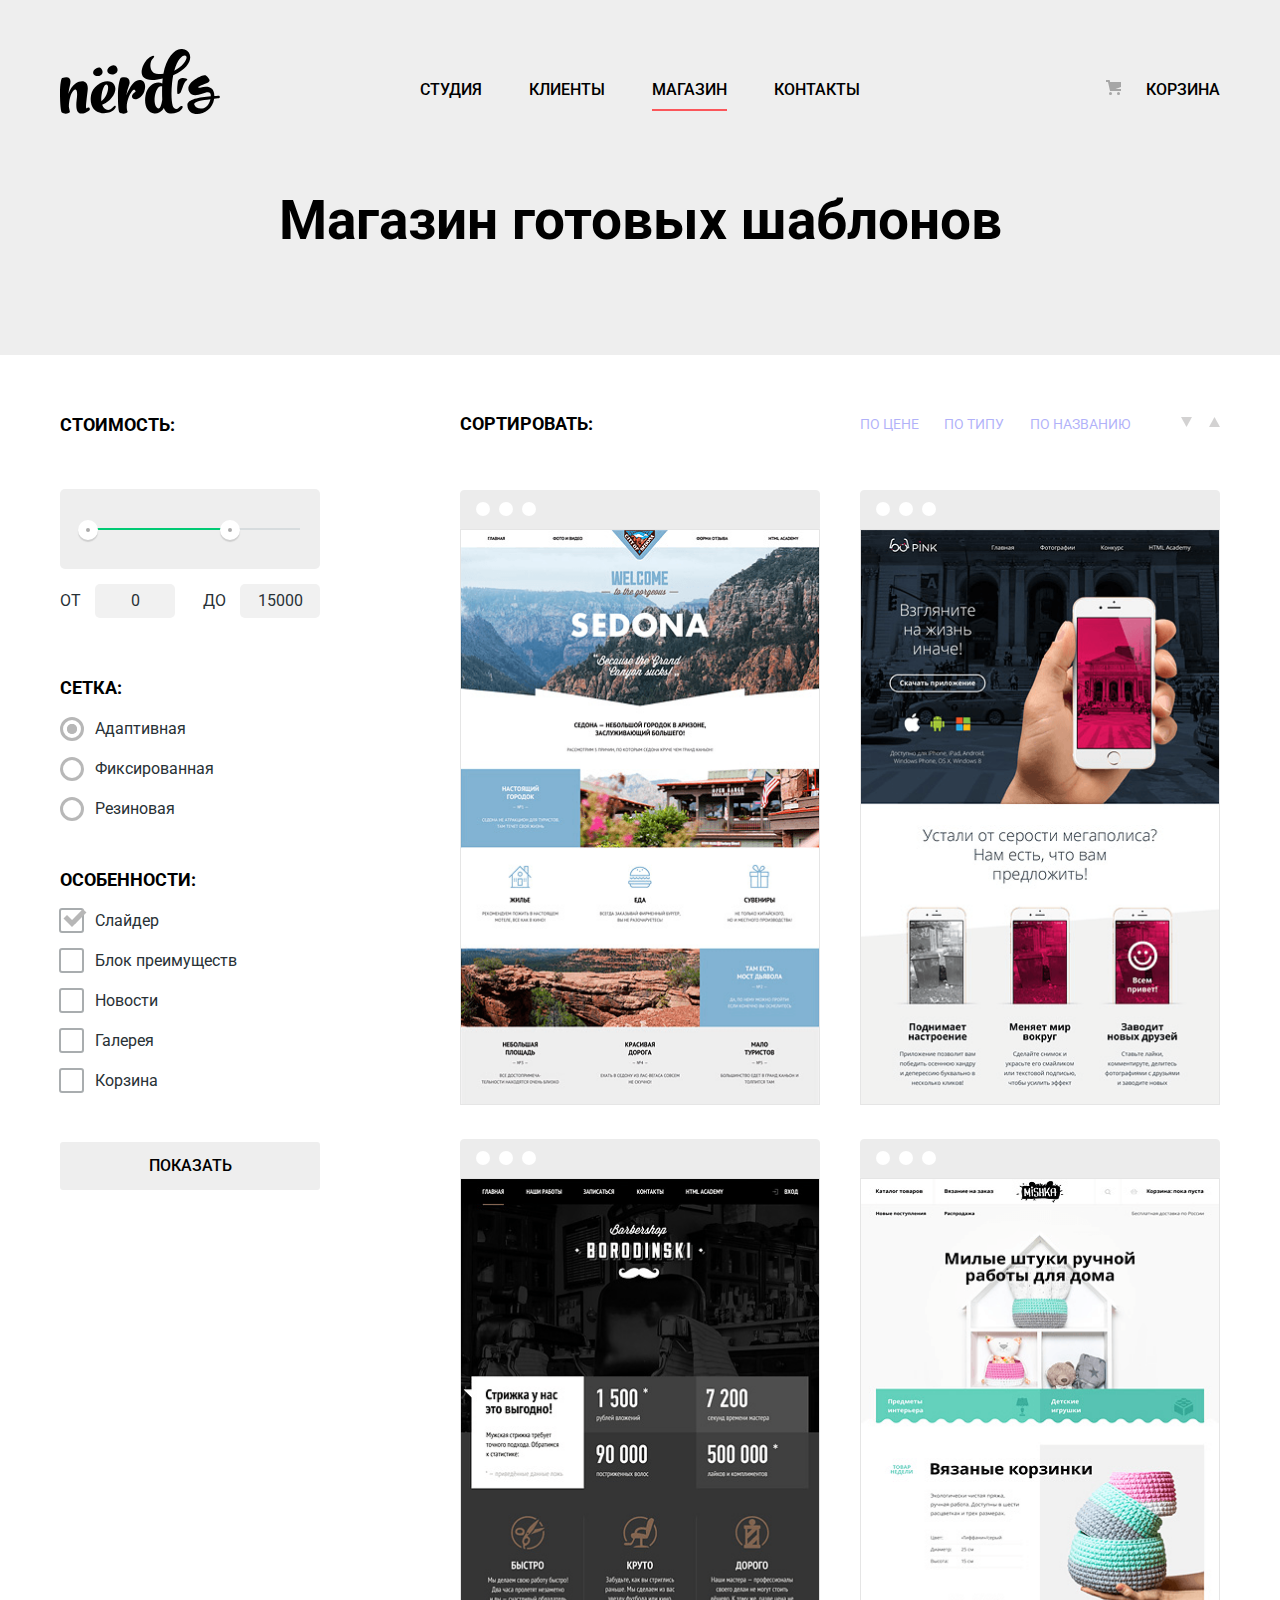
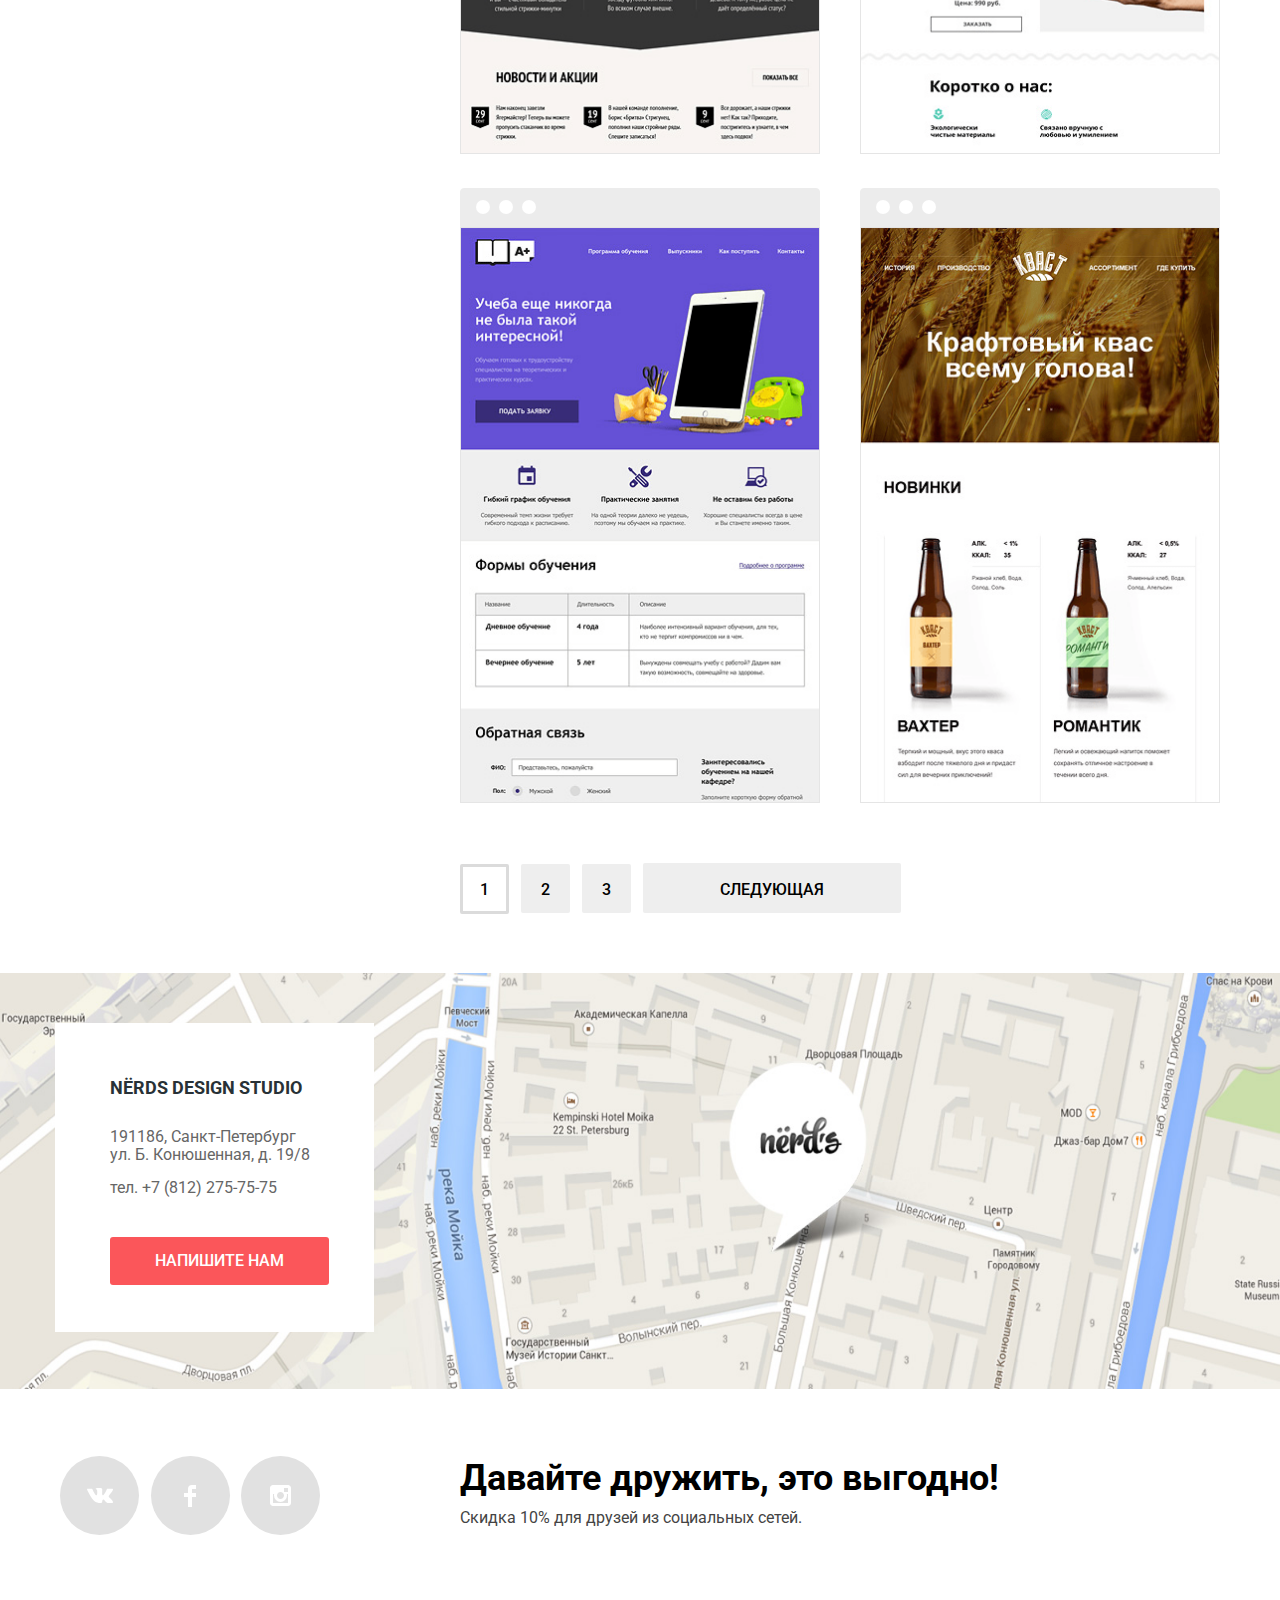
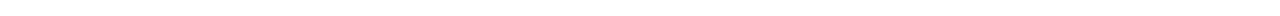
==== catalog.html @ a0709742 "Доделал вторую страницу." ====
<!DOCTYPE html>
<html lang="ru">
  <head>
    <meta charset="utf-8">
    <title>HTML Academy: Нёрдс</title>
    <link href="https://fonts.googleapis.com/css?family=Roboto:400,500,700" rel="stylesheet">
    <link href="css/normalize.css" rel="stylesheet">
    <link href="css/style.css" rel="stylesheet">
  </head>
  <body class="catalog-page">
    <header class="header-main">
      <nav class="header-nav container">
        <a class="header-logo" href="index.html">
          <img src="svg/header-svg/nerds-logo.svg" width="160" height="65" alt="Логотип Nerd's" class="logo">
        </a>
        <ul class="navigation-list">
          <li class="navigation-item"><a class="navigation-link" href="index.html">Студия</a></li>
          <li class="navigation-item"><a class="navigation-link" href="clients.html">Клиенты</a></li>
          <li class="navigation-item"><a class="navigation-link current-link" href="catalog.html">Магазин</a></li>
          <li class="navigation-item"><a class="navigation-link" href="contacts.html">Контакты</a></li>
        </ul>
        <ul class="basket-list">
          <li class="basket-item"><a class="navigation-link basket" href="basket.html">Корзина</a></li>
        </ul>
      </nav>
      <h1 class="header-h1">Магазин готовых шаблонов</h1>
    </header>

    <main class="main-content container">
      <section class="filter">
        <h2 class="visually-hidden">Фильтр</h2>
        <form class="filter-group" action="https://echo.htmlacademy.ru" method="get">
          <fieldset class="range-list">
            <legend>Стоимость:</legend>
            <div class="range-filter">
              <div class="range-controls">
                <div class="scale">
                  <div class="bar"></div>
                </div>
                <div class="toggle toggle-min"></div>
                <div class="toggle toggle-max"></div>
              </div>
              <div class="price-controls">
                <label class="min-price">от <input name="min-price" type="text" value="0"></label>
                <label class="max-price">до <input name="max-price" type="text" value="15000"></label>
              </div>
            </div>
          </fieldset>
          <fieldset class="radio-list">
            <legend>Сетка:</legend>
            <ul class="radio-item">
              <li class="filter-radio">
                <label class="radio-container">
                  <input class="visually-hidden" type="radio" name="filter-group" id="adaptive-id" checked>
                  <span class="radio-indicator"></span>
                  Адаптивная
                </label>
              </li>
              <li class="filter-radio">
                <label class="radio-container">
                  <input class="visually-hidden" type="radio" name="filter-group" id="fixed-id">
                  <span class="radio-indicator"></span>
                  Фиксированная
                </label>
              </li>
              <li class="filter-radio">
                <label class="radio-container">
                  <input class="visually-hidden" type="radio" name="filter-group" id="rubber-id">
                  <span class="radio-indicator"></span>
                  Резиновая
                </label>
              </li>
            </ul>
          </fieldset>
          <fieldset class="checkbox-list">
            <legend>Особенности:</legend>
            <ul class="checkbox-item">
              <li class="filter-checkbox">
                <label class="checkbox-container">
                  <input class="visually-hidden" type="checkbox" name="slider" id="slider-id" checked>
                  <span class="checkbox-indicator"></span>
                  Слайдер
                </label>
              </li>
              <li class="filter-checkbox">
                <label class="checkbox-container">
                  <input class="visually-hidden" type="checkbox" name="advantage-block" id="advantage-block-id">
                  <span class="checkbox-indicator"></span>
                  Блок преимуществ
                </label>
              </li>
              <li class="filter-checkbox">
                <label class="checkbox-container">
                  <input class="visually-hidden" type="checkbox" name="tidings" id="tidings-id">
                  <span class="checkbox-indicator"></span>
                  Новости
                </label>
              </li>
              <li class="filter-checkbox">
                <label class="checkbox-container">
                  <input class="visually-hidden" type="checkbox" name="gallery" id="gallery-id">
                  <span class="checkbox-indicator"></span>
                  Галерея
                </label>
              </li>
              <li class="filter-checkbox">
                <label class="checkbox-container">
                  <input class="visually-hidden" type="checkbox" name="chip-basket" id="chip-basket-id">
                  <span class="checkbox-indicator"></span>
                  Корзина
                </label>
              </li>
            </ul>
          </fieldset>
          <button class="button button-show" type="submit">Показать</button>
        </form>
      </section>

      <div class="templates-wrapper">
        <section class="sort">
          <h2 class="visually-hidden">Сортировка товара</h2>
          <b>Сортировать:</b>
          <div class="sort-container">
            <ul class="sort-by-class">
              <li class="sort-item">
                <a href="#">По цене</a>
              </li>
              <li class="sort-item">
                <a href="#">По типу</a>
              </li>
              <li class="sort-item">
                <a href="#">По названию</a>
              </li>
            </ul>
            <ul class="sort-by-arrow">
              <li>
                <a href="#" class="arrow-down">
                  <span class="visually-hidden">↓</span>
                  <svg xmlns="http://www.w3.org/2000/svg" width="11" height="10" viewBox="0 0 11 10">
                    <path fill="#231F20" d="M5.5 10L0 0h11"/>
                  </svg>
                </a>
              </li>
              <li>
                <a href="#" class="arrow-up">
                  <span class="visually-hidden">↑</span>
                  <svg xmlns="http://www.w3.org/2000/svg" width="11" height="10" viewBox="0 0 11 10">
                    <path fill="#231F20" d="M5.5 0L0 10h11z"/>
                  </svg>
                </a>
              </li>
            </ul>
          </div>
        </section>

        <section class="templates">
          <h2 class="visually-hidden">Шаблоны</h2>
          <ul class="project-screen">

            <li class="project-item">
              <div class="browser">
                <ul class="dot-list">
                  <li></li>
                  <li></li>
                  <li></li>
                </ul>
              </div>
              <img src="img/catalog-img/img-sedona.png" alt="Sedona" width="360" height="576">
              <div class="description-hover">
                <h3>Sedona</h3>
                <p class="description-info">Информационный сайт<br> для туристов</p>
                <p class="price-item">
                  <a class="button button-bg" href="#">9 900 Руб.</a>
                </p>
              </div>
            </li>

            <li class="project-item">
              <div class="browser browser-hover">
                <ul class="dot-list">
                  <li></li>
                  <li></li>
                  <li></li>
                </ul>
              </div>
              <img src="img/catalog-img/img-pink.png" alt="Pink-App" width="360" height="576">
              <div class="description-hover">
                <h3>Pink App</h3>
                <p class="description-info">Продуктовый лендинг приложения для iOS и Android</p>
                <p class="price-item">
                  <a class="button button-bg" href="#">9 900 Руб.</a>
                </p>
              </div>
            </li>

            <li class="project-item">
              <div class="browser browser-hover">
                <ul class="dot-list">
                  <li></li>
                  <li></li>
                  <li></li>
                </ul>
              </div>
              <img src="img/catalog-img/img-barbershop.png" alt="Borodinski" width="360" height="576">
              <div class="description-hover">
                <h3>Barbershop</h3>
                <p class="description-info">Сайт салона красоты.<br> Для мужчин, да.</p>
                <p class="price-item">
                  <a class="button button-bg" href="#">9 900 Руб.</a>
                </p>
              </div>
            </li>

            <li class="project-item">
              <div class="browser browser-hover">
                <ul class="dot-list">
                  <li></li>
                  <li></li>
                  <li></li>
                </ul>
              </div>
              <img src="img/catalog-img/img-mishka.png" alt="Mishka" width="360" height="576">
              <div class="description-hover">
                <h3>Mishka</h3>
                <p class="description-info">Интернет-магазин<br> вязаных игрушек</p>
                <p class="price-item">
                  <a class="button button-bg" href="#">9 900 Руб.</a>
                </p>
              </div>
            </li>

            <li class="project-item">
              <div class="browser browser-hover">
                <ul class="dot-list">
                  <li></li>
                  <li></li>
                  <li></li>
                </ul>
              </div>
              <img src="img/catalog-img/img-aplus.png" alt="A Plus" width="360" height="576">
              <div class="description-hover">
                <h3>A Plus</h3>
                <p class="description-info">Лендинг курсов повышения квалификации</p>
                <p class="price-item">
                  <a class="button button-bg" href="#"><b>9 900 Руб.</b></a>
                </p>
              </div>
            </li>

            <li class="project-item">
              <div class="browser browser-hover">
                <ul class="dot-list">
                  <li></li>
                  <li></li>
                  <li></li>
                </ul>
              </div>
              <img src="img/catalog-img/img-kvast.png" alt="Кваст" width="360" height="576">
              <div class="description-hover">
                <h3>Кваст</h3>
                <p class="description-info">Промо-сайт производителя крафтового кваса</p>
                <p class="price-item">
                  <a class="button button-bg" href="#">9 900 Руб.</a>
                </p>
              </div>
            </li>
          </ul>
        </section>

        <section class="main-pages">
          <h2 class="visually-hidden">Страницы</h2>
          <ul class="pages">
            <li><a class="page-button page-1 page-current" href="/1">1</a></li>
            <li><a class="page-button page-2" href="/2">2</a></li>
            <li><a class="page-button page-3" href="/3">3</a></li>
            <li><a class="page-button page-next" href="#">Следующая</a></li>
          </ul>
        </section>
      </div>
    </main>



    <footer class="footer-main">

      <section class="main-map">
        <img src="img/footer-img/map.jpg" alt="Карта. Как нас найти?" width="1600" height="462">
        <div class="address-centerer container">
          <div class="address">
            <h3>Nёrds design studio</h3>
            <p>
              191186, Санкт-Петербург<br>
              ул. Б. Конюшенная, д. 19/8<br>
            </p>
            <p>тел. <a name="communications" class="telephone">+7 (812) 275-75-75</a></p>
            <a class="button button-width" href="write-us.html">Напишите нам</a>
          </div>
          <section class="modal modal-write-us">
            <h2>Напишите нам</h2>
            <form class="write-us-form" action="https://echo.htmlacademy.ru" method="post">
              <div class="wrapper-row">
                <p>
                  <label for="login-id">Ваше имя:</label><br>
                  <input type="text" name="login" id="login-id" pattern="^[А-Яа-яЁё\s]+$" placeholder="Имя Фамилия">
                </p>
                <p>
                  <label for="email-id">Ваш e-mail:</label><br>
                  <input type="email" name="email" id="email-id" placeholder="email@example.com">
                </p>
              </div>
              <div class="wrapper-row">
                <p>
                  <label for="comment-id">Текст письма:</label>
                  <textarea id="comment-id" name="comment" rows="5" cols="85" placeholder="В свободной форме"></textarea>
                </p>
              </div>
              <button class="button send-off" type="submit">Отправить</button>
              <button class="button-close" type="button">Закрыть</button>
            </form>
          </section>
        </div>

      </section>

      <section class="footer-social-media container">
        <h2 class="visually-hidden">Мы в социальных сетях</h2>
        <div class="social">
          <ul class="social-item">
            <li>
              <a class="radius-button button-vk" href="https://vk.com/htmlacademy">
                <span class="visually-hidden">Вконтакте</span>
                <svg xmlns="http://www.w3.org/2000/svg" width="26" height="15" viewBox="0 0 26 15">
                  <path fill="#FFF" d="M16.138 11.51c.956-.309 2.18 2.04 3.483 2.939.978.681 1.727.534 1.727.534l3.473-.05s1.815-.112.957-1.554c-.071-.12-.503-1.069-2.585-3.022-2.177-2.043-1.882-1.712.739-5.244 1.597-2.153 2.236-3.468 2.036-4.028-.192-.539-1.365-.399-1.365-.399L20.69.713c-.381.001-.704.119-.851.515-.003.004-.621 1.666-1.445 3.079-1.741 2.989-2.436 3.148-2.724 2.961-.661-.433-.494-1.737-.494-2.664 0-2.897.432-4.105-.846-4.417-.427-.104-.739-.172-1.828-.182-1.392-.021-2.574 0-3.244.329-.445.223-.786.712-.579.74.26.035.843.16 1.155.586.401.552.389 1.789.389 1.789s.229 3.411-.54 3.834c-.528.29-1.25-.302-2.803-3.016-.793-1.388-1.392-2.922-1.392-2.922s-.116-.285-.326-.441c-.25-.185-.6-.244-.6-.244L.848.684S.29.7.085.946c-.182.218-.015.668-.015.668s2.909 6.881 6.203 10.347c3.02 3.182 6.452 2.971 6.452 2.971h1.555s.469-.054.709-.312c.224-.24.214-.691.214-.691s-.031-2.109.935-2.419z"/>
                </svg>
              </a>
            </li>
            <li>
              <a class="radius-button button-facebook" href="#">
                <span class="visually-hidden">Фейсбук</span>
                <svg xmlns="http://www.w3.org/2000/svg" width="12" height="22" viewBox="0 0 12 22">
                  <path fill="#FFF" d="M12 4V0H8a4 4 0 0 0-4 4v4H0v4h4v10h4V12h4V8H8V4h4z"/>
                </svg>
              </a>
            </li>
            <li>
              <a class="radius-button button-instagram" href="#">
                <span class="visually-hidden">Инстраграм</span>
                <svg xmlns="http://www.w3.org/2000/svg" width="21" height="21" viewBox="0 0 21 21">
                  <path fill="#FFF" d="M18 0H3C1.35 0 0 1.35 0 3v15c0 1.65 1.35 3 3 3h15c1.65 0 3-1.35 3-3V3c0-1.65-1.35-3-3-3zm-7.5 7c1.93 0 3.5 1.57 3.5 3.5S12.43 14 10.5 14 7 12.43 7 10.5 8.57 7 10.5 7zM18 18H3V9h1.181A6.504 6.504 0 0 0 4 10.5a6.5 6.5 0 1 0 13 0 6.45 6.45 0 0 0-.181-1.5H18v9zm0-11h-4V3h4v4z"/>
                </svg>
              </a>
            </li>
          </ul>
        </div>
        <div class="be-friend">
          <b>Давайте дружить, это выгодно!</b>
          <p>Скидка 10% для друзей из социальных сетей.</p>
        </div>
      </section>
    </footer>
  </body>
</html>
---- css/style.css ----
body {
  margin: 0;
  padding: 0;
  font-family: 'Roboto', sans-serif;
  font-size: 16px;
  line-height: 24px;
  font-weight: 400;
  color: #283136;
  background-color: #ffffff;
}

.header-main {
  background-color: #eeeeee;
  margin-bottom: 62px;
}

.container {
  width: 1160px;
  padding: 0 20px;
}

a {
  text-decoration: none;
}

.visually-hidden {
  display: none;
}

.button {
  display: block;
  width: 240px;
  padding: 13px 0;
  line-height: 18px;
  color: #ffffff;
  text-transform: uppercase;
  text-align: center;
  text-decoration: none;
  background-color: #fb565a;
  border-radius: 3px;
  font-weight: 500;
  border: none;
}

.button:hover,
.button:focus {
  background-color: #e74246;
}

.button:active {
  color: rgba(255, 255, 255, 0.3);
  background-color: #d7373b;
  box-shadow: 0 3px rgba(0, 0, 0, 0.1) inset;
}

.header-nav {
  display: flex;
  justify-content: space-between;
  margin: 0 auto;
  padding-top: 49px;

}

.header-logo {
  width: 165px;
  height: 65px;
  display: flex;
}

.navigation-list {
  width: 440px;
  padding: 0;
  padding-top: 10px;
  padding-left: 35px;
  display: flex;
  justify-content: space-between;
  align-items: flex-end;
  flex-wrap: wrap;
}

.navigation-item,
.basket-item {
  list-style-type: none;
  margin: 0;
}

.navigation-item a,
.basket-item a {
  color: #000000;
  text-transform: uppercase;
  font-weight: 500;
  line-height: 30px;
}

.basket-list {
  width: 160px;
  display: flex;
  justify-content: flex-end;
  align-items: flex-end;
}

.basket::before {
  content: url("../svg/header-svg/cart-icon.svg");
  width: 15px;
  height: 15px;
  padding-right: 25px;
}

.navigation-item .navigation-link:hover,
.basket-item .navigation-link:hover {
  color: #fb565a;
}

.navigation-item .navigation-link:active,
.basket-item .navigation-link:active {
  color: rgba(0, 0, 0, 0.3);
}

.navigation-item .current-link {
  border-bottom: 2px solid #fb565a;
  padding-bottom: 10px;
}

.radio-input {
  width: 1160px;
  margin: 0 auto;
  padding: 0px;
  box-sizing: border-box;
}

.slider {
  margin: 0 auto;
  position: relative;
  background-color: #eeeeee;
}

.slider-controls {
  position: absolute;
  left: 50%;
  bottom: 104px;
  z-index: 100;
  width: 160px;
  height: 18px;
  text-align: center;
  font-size: 0;
  transform: translateX(-50%);
}

.slider-controls label {
  position: relative;
  display: inline-block;
  width: 18px;
  height: 18px;
  padding: 8px;
  border-radius: 50%;
  cursor: pointer;
}

.slider-controls label::after {
  content: "";
  position: absolute;
  top: 8px;
  left: 8px;
  z-index: 1;
  width: 18px;
  height: 18px;
  background: #ffffff;
  border-radius: 50%;
}

.slider-list {
  margin: 0;
  padding: 0;
  list-style: none;
}

.slider-item {
  display: none;
  padding: 71px 0 80px 0;
}


.slider-item:nth-child(1) {
  background-image: url("../img/header-img/slide1.png");
  background-repeat: no-repeat;
  background-position: 93% 11px;
}

.slider-item:nth-child(2) {
  background-image: url("../img/header-img/slide2.png");
  background-repeat: no-repeat;
  background-position: 100% 0;
}

.slider-item:nth-child(3) {
  background-image: url("../img/header-img/slide3.png");
  background-repeat: no-repeat;
  background-position: 100% 20px;
}

#product-1:checked ~ .slider-list .slider-item:nth-child(1) {
  display: block;
}

#product-2:checked ~ .slider-list .slider-item:nth-child(2) {
  display: block;
}

#product-3:checked ~ .slider-list .slider-item:nth-child(3) {
  display: block;
}

#product-1:checked ~ .slider-controls .slider-controls-item--1::before,
#product-2:checked ~ .slider-controls .slider-controls-item--2::before,
#product-3:checked ~ .slider-controls .slider-controls-item--3::before {
  content: "";
  position: absolute;
  left: 50%;
  top: 50%;
  z-index: 2;
  width: 4px;
  height: 4px;
  margin: -4px;
  background-color: inherit;
  border: 2px solid #c1c1c1;
  border-radius: 50%;
}

.slider-item h3 {
  max-width: 600px;
  margin: 0;
  margin-bottom: 27px;
  font-size: 55px;
  line-height: 55px;
  font-weight: 500;
  color: #000000;
}

.slider-item p {
  max-width: 430px;
  margin: 0;
  margin-bottom: 40px;
}

.slider-item .button-width {
  padding: 16px 0px;
}

.main-content {
  display: flex;
  flex-direction: column;
}

.main-advantages {
  display: flex;
  margin: 0 auto;
  margin-bottom: 78px;
}

.advantages-list {
  width: 1100px;
  display: flex;
  justify-content: space-between;
  padding: 0;
  list-style-type: none;
  margin-bottom: 0;
}

.advantages-item {
  width: 300px;
  padding-top: 150px;
}

.item-1 {
  background-image: url("../img/index-img/illustration-1.jpg");
  background-repeat: no-repeat;
}

.item-2 {
  background-image: url("../img/index-img/illustration-2.jpg");
  background-repeat: no-repeat;
}

.item-2 .button {
  background-color: #00ca74;
}

.item-2 .button:hover {
  background-color: #00aa62;
}

.item-3 {
  background-image: url("../img/index-img/illustration-3.jpg");
  background-repeat: no-repeat;
}

.item-3 .button {
  background-color: #efc84a;
}

.item-3 .button:hover {
  background-color: #e5a722;
}

.advantages-item h3 {
  color: #000000;
  font-size: 24px;
  font-weight: 700;
  line-height: 30px;
  text-transform: uppercase;
  margin-top: 22px;
  text-align: left;
  margin-bottom: 15px;
}

.advantages-item p {
  margin-top: 0px;
  margin-bottom: 35px;
  vertical-align: bottom;
}

.advantages-item .button-width {
  width: 160px;
  padding: 16px 0px;
}

.about-us-wrapper {
  position: relative;
  display: flex;
  flex-direction: row;
  justify-content: space-between;
  margin: 0 auto;
  padding-bottom: 30px;
  margin-bottom: 45px;
  padding-top: 26px;
}

.about-us-wrapper::before {
  position: absolute;
  top: 0px;
  content: "";
  width: 1160px;
  height: 2px;
  background-color: #eeeeee;
}

.main-about-us {
  width: 660px;
  display: flex;
  flex-direction: column;
  margin-top: 26px;
}

.tagline {
  color: #000000;
  font-size: 45px;
  line-height: 45px;
  font-weight: 500;
  margin-bottom: 20px;
  margin-top: 20px;
}

.main-about-us h3 {
  font-size: 16px;
  color: #000000;
  text-transform: uppercase;
  font-weight: 700;
  margin-top: 22px;
}

.order-criteria {
  padding-left: 35px;
  margin-top: 8px;
  list-style-type: none;
}

.order-criteria li {
  position: relative;
  margin-bottom: 25px;
}

.order-criteria li::before {
  position: absolute;
  width: 25px;
  height: 2px;
  background-color: #fb565a;
  content: "";
  top: 10px;
  left: -35px;
}

.main-statistics {
  width: 360px;
  display: flex;
  flex-direction: column;
  margin-top: 15px;
  padding-top: 245px;
  background-image: url("../img/index-img/nerds-illustration.png");
  background-repeat: no-repeat;
}

.main-statistics table {
  width: 360px;
}

.main-statistics caption {
  color: #000000;
  font-weight: 700;
  text-transform: uppercase;
  margin-bottom: 35px;
}

td {
  padding: 20px;
  padding-left: 0px;
  padding-bottom: 15px;
}

.percentages {
  color: #000000;
  line-height: 10px;
  font-size: 45px;
  font-weight: 700;
}

.percentages sup {
  font-size: 28px;
  margin-left: -3px;
}

.descrpt-row td {
  line-height: 18px;
}

.main-contacts {
  position: relative;
  margin: 0 auto;
  margin-bottom: 70px;
  padding-top: 20px;
  padding-bottom: 20px;
  padding-left: 0;
}

.main-contacts::before {
  position: absolute;
  top: -45px;
  left: 10px;
  content: "";
  width: 1160px;
  height: 2px;
  background-color: #eeeeee;
}

.main-contacts::after {
  position: absolute;
  top: 137px;
  left: 10px;
  content: "";
  width: 1160px;
  height: 2px;
  background-color: #eeeeee;
}

.contacts-list {
  display: flex;
  justify-content: space-between;
  list-style-type: none;
  padding-left: 0;
  margin-top: 0;
}

.contacts-list li {
  position: relative;
  display: flex;
  width: 260px;
}

.contacts-list li:first-of-type img {
  padding-left: 40px;
}

.contacts-list li:nth-of-type(2) img {
  padding-left: 35px;
}

.contacts-list li:nth-of-type(3) img {
  padding-left: 45px;
}

.contacts-list li:last-of-type img {
  padding-left: 55px;
}

.contact-item:first-of-type::after,
.contact-item:nth-of-type(2)::after,
.contact-item:nth-of-type(3)::after {
  position: absolute;
  left: 288px;
  content: "";
  width: 2px;
  height: 52px;
  background-color: #eeeeee;
}

.contacts-list img {
  opacity: 0.2;
}

.contacts-list img:hover {
  opacity: 1;
}

.contacts-list img:active {
  opacity: 0.1;
}

.main-map {
  position: relative;
  height: 416px;
}

.main-map img {
  position: absolute;
  width: 100%;
  z-index: -1;
  height: 100%;
}

.address-centerer {
  width: 1160px;
  margin: 0 auto;
  padding-top: 50px;
  padding-bottom: 50px;
  padding-left: 10px;
}

.address {
  width: 319px;
  padding-top: 50px;
  padding-bottom: 47px;
  background-color: #ffffff;
  text-align: center;
}

.address h3 {
  font-size: 18px;
  line-height: 30px;
  font-weight: 700;
  margin-top: 0;
  text-transform: uppercase;
  margin-bottom: 25px;
  padding-right: 50px;
  padding-left: 55px;
  text-align: left;
}

.address p {
  color: #666666;
  line-height: 18px;
  margin-bottom: 15px;
  padding-right: 50px;
  padding-left: 55px;
  text-align: left;
  word-wrap: break-word;
}

.address p:last-of-type {
  margin: 0;
  margin-bottom: 40px;
}

.address .button-width {
  width: 219px;
  margin-right: 40px;
  margin-left: 55px;
  padding: 15px 0px;
}

.modal {
  position: fixed;
  color: #000000;
  background-color: #ffffff;
  top: 30px;
  left: 257px;
}

.modal-write-us {
  display: none;
  width: 765px;
  padding: 70px 100px 84px 100px;
  border: 1px solid transparent;
  box-shadow: 2px 2px 70px 10px #595a5a;
}

.modal-write-us h2 {
  color: #000000;
  font-size: 45px;
  line-height: 45px;
  font-weight: 500;
  margin: 0;
  margin-bottom: 48px;
}

.wrapper-row {
  width: 760px;
  display: flex;
  justify-content: space-between;
}

.wrapper-row:first-of-type {
  margin-bottom: 20px;
}

.wrapper-row textarea {
  margin-bottom: 31px;
  resize: none;
}

.wrapper-row:not(:last-of-type) p {
  width: 360px;
}

.wrapper-row p {
  margin-top: 0px;
  line-height: 18px;
  font-weight: 700;
}

.write-us-form input[type="text"],
.write-us-form input[type="email"],
.write-us-form textarea {
  width: 100%;
  margin-top: 12px;
  box-sizing: border-box;
  outline: none;
  border: 2px solid #d7dcde;
  border-radius: 3px;
  padding: 16px 0px 18px 14px;
  font: inherit;
  font-weight: 400;
  color: #444444;
  opacity: 0.5;
  line-height: 18px;
}

.wrapper-row input:hover,
.wrapper-row textarea:hover {
  border-color: #b4b9bb;
}

.wrapper-row input:focus,
.wrapper-row textarea:focus {
  color: #444444;
  border-color: #000000;
  opacity: 1;
}

.wrapper-row input:invalid {
  border-color: #e74246;
  color: #e74246;
}


.button-close {
  position: absolute;
  top: 90px;
  left: 850px;
  font-size: 0;
  border: 0;
  width: 21px;
  height: 21px;
  background-color: transparent;
}

.button-close::before,
.button-close::after {
  content: "";
  position: absolute;
  top: 9px;
  left: 1px;
  width: 20px;
  height: 4px;
  background-color: #fb565a;
  opacity: 0.3;
}

.button-close::before {
  transform: rotate(45deg);
}

.button-close::after {
  transform: rotate(-45deg);
}

.button-close:hover::before,
.button-close:hover::after {
  opacity: 1;
}

.button-close:active::before,
.button-close:active::after {
  opacity: 0.1;
}

.footer-social-media {
  display: flex;
  margin: 0 auto;
  margin-bottom: 65px;
  justify-content: space-between;
  flex-wrap: wrap;
  margin-top: 51px;
}

.social-item {
  width: 260px;
  display: flex;
  justify-content: space-between;
  padding: 0px;
  text-decoration: none;
  list-style-type: none;
}

.social-item .radius-button {
  display: flex;
  align-items: center;
  justify-content: center;
  width: 79px;
  height: 79px;
  background-color: #e1e1e1;
  border-radius: 50%;
}

.social-item .radius-button:hover {
  background-color: #e74246;
}

.social-item .radius-button:active {
  background-color: #d7373b;
  box-shadow: inset 0px 3px 2px 0px #c13135;
}

.social-item .radius-button:active path {
  opacity: 0.3;
}

.be-friend {
  width: 760px;
  padding-top: 20px;
}

.be-friend b {
  color: #000000;
  font-size: 36px;
  line-height: 36px;
  font-weight: 700;
}

.be-friend p {
  color: #444444;
  line-height: 22px;
  vertical-align: middle;
  margin-top: 10px;
}

.catalog-page {
  margin: 0;
  padding: 0;
  font-family: 'Roboto', sans-serif;
  font-size: 16px;
  line-height: 24px;
  font-weight: 400;
  color: #283136;
  background-color: #ffffff;
}

.catalog-page .header-main {
  margin-bottom: 55px;
}

.header-h1 {
  color: #000000;
  display: flex;
  justify-content: center;
  margin: 0 auto;
  width: 760px;
  margin-top: 72px;
  padding-bottom: 107px;
  font-size: 55px;
  line-height: 55px;
}

.catalog-page .logo:hover {
  opacity: 0.7;
}

.catalog-page .logo:active {
  opacity: 0.2;
}


.catalog-page .main-content {
  display: flex;
  margin: 0 auto;
  flex-direction: row;
  justify-content: space-between;
}

.catalog-page .filter {
  width: 260px;
  margin-right: 140px;
}

.filter-group fieldset {
  border: 0;
}

.radio-item,
.checkbox-item,
.sort-by-class,
.project-screen {
  list-style-type: none;
}

.filter-group legend {
  color: #000000;
  font-size: 18px;
  line-height: 30px;
  font-weight: bold;
  text-transform: uppercase;
}

.range-list {
  padding-top: 0;
  padding-left: 0;
}

.range-list {
  margin: 0;
  padding: 0;
}

.range-filter {
  width: 260px;
  margin-top: 49px;
  margin-bottom: 55px;
}

.range-controls {
  position: relative;
  height: 41px;
  background-color: #eeeeee;
  border-radius: 5px;
  margin-bottom: 15px;
  padding-top: 39px;
  padding-right: 20px;
  padding-left: 20px;
}

.range-controls .scale {
  height: 2px;
  background: #d7dcde;
}

.range-controls .bar {
  width: 70%;
  height: 2px;
  background: #00ca74;
}

.range-controls .toggle {
  position: absolute;
  top: 31px;
  left: 0;
  width: 4px;
  height: 4px;
  padding: 0;
  border: 8px solid #ffffff;
  background-color: #ababab;
  border-radius: 50%;
  box-shadow: 0 2px 1px 0 #cfcfcf;
  cursor: pointer;
}

.range-controls .toggle-min {
  left: 18px;
}

.range-controls .toggle-max {
  left: 160px;
}

.price-controls {
  font-size: 0;
}

.price-controls label {
  display: inline-block;
  width: 50%;
  font-size: 16px;
  text-transform: uppercase;
}

.price-controls input {
  width: 60px;
  font-family: "Roboto", sans-serif;
  padding: 8px 10px;
  margin-left: 10px;
  font-size: 16px;
  text-align: center;
  color: #283136;
  border: none;
  border-radius: 5px;
  background: #f1f1f1;
}

.max-price {
  text-align: right;
}

.radio-list {
  padding: 0;
  margin: 0;
  margin-bottom: 10px;
}

.radio-item {
  padding: 0;
  line-height: 20px;
}

.radio-item li {
  padding-bottom: 20px;
}

.radio-container {
  position: relative;
  padding-left: 35px;
  cursor: pointer;
}

.radio-container:hover {
  color: #000000;
}

.radio-container input[type="radio"] + .radio-indicator {
  position: absolute;
  left: 0px;
  top: -2px;
  width : 18px;
  height: 18px;
  border-radius: 50%;
  border: 3px solid #4d4d4d;
  opacity: 0.4;
}

.radio-container input[type="radio"]:hover + .radio-indicator {
  opacity: 1;
}

.radio-container input[type="radio"]:checked + .radio-indicator::before,
.radio-container input[type="radio"]:checked + .radio-indicator::after {
  position: absolute;
  content: "";
  top: 4px;
  left: 4px;
  width: 10px;
  height: 10px;
  border-radius: 50%;
  background-color: #4d4d4d;
}

.checkbox-list {
  padding: 0;
  margin: 0;
  margin-bottom: 15px;
}

.checkbox-item {
  padding: 0;
  line-height: 20px;
}

.filter-checkbox {
  padding-bottom: 20px;
}

.checkbox-container {
  position: relative;
  padding-left: 35px;
  cursor: pointer;
}

.checkbox-container:hover {
  color: #283136;
}

.checkbox-container input[type="checkbox"] + .checkbox-indicator {
  position: absolute;
  top: -3px;
  left: -1px;
  width: 21px;
  height: 21px;
  border: 2px solid #283136;
  border-radius: 3px;
  opacity: 0.4;
}

.checkbox-container input[type="checkbox"]:hover + .checkbox-indicator {
  opacity: 1;
}

.checkbox-container input[type="checkbox"] + .checkbox-indicator::before  {
  position: absolute;
  content: "";
  top: 5px;
  left: 6px;
  width: 5px;
  height: 12px;
  background-color: #4d4d4d;
  opacity: 0.4;
}

.checkbox-container input[type="checkbox"] + .checkbox-indicator::after {
  position: absolute;
  content: "";
  top: 4px;
  left: 10px;
  width: 16px;
  height: 5px;
  background-color: #4d4d4d;
  opacity: 0.4;
}

.checkbox-container input[type="checkbox"] + .checkbox-indicator::before,
.checkbox-container input[type="checkbox"] + .checkbox-indicator::after {
  transform: rotate(135deg);
}

.checkbox-indicator::before,
.checkbox-indicator::after {
  display: none;
}

.checkbox-container input[type="checkbox"]:checked + .checkbox-indicator::before,
.checkbox-container input[type="checkbox"]:checked + .checkbox-indicator::after {
  display: block;
  opacity: 1;
}

.button-show {
  width: 260px;
  color: #000000;
  background-color: #eeeeee;
  padding: 15px 15px;
}

.button-show:hover,
.button-show:focus {
  background-color: #dfdfdf;
}

.button-show:active {
  background-color: #d5d5d5;
  color: rgba(0, 0, 0, 0.3);
}


.templates-wrapper {
  display: flex;
  width: 760px;
  flex-direction: column;
}

.sort {
  display: flex;
  justify-content: space-between;
  width: 760px;
  margin-bottom: 40px;
}

.sort b {
  font-size: 18px;
  line-height: 18px;
  font-weight: 700;
  color: #000000;
  text-transform: uppercase;
  margin-top: 5px;
}

.sort-container {
  width: 360px;
  justify-content: space-between;
  display: flex;
}

.sort-by-class {
  width: 275px;
  display: flex;
  justify-content: space-between;
  flex-wrap: wrap;
  padding: 0;
  text-transform: uppercase;
  margin-top: 5px;
  font-size: 14px;
  line-height: 18px;
}

.sort-item a {
  opacity: 0.3;
}

.sort-item a:hover {
  opacity: 0.6;
}

.sort-item a:active {
  color: #000000;
  opacity: 1;
}

.sort-by-arrow {
  width: 40px;
  display: flex;
  justify-content: space-between;
  list-style-type: none;
  margin-top: 0;
  padding-left: 50px;
}

.sort-by-arrow a path {
  fill: #231F20;
  opacity: 0.2;
}

.sort-by-arrow a:hover path {
  fill: #a6a6a6;
  opacity: 1;
}

.sort-by-arrow a:active path {
  fill: #231f20;
}

.templates {
  width: 760px;
  display: flex;
  justify-content: space-between;
}

.project-screen {
  display: flex;
  justify-content: space-between;
  flex-wrap: wrap;
  margin-top: 0;
  padding-left: 0;
  margin-bottom: 25px;
}

.project-item {
  position: relative;
  width: 360px;
  margin-bottom: 27px;
}

.project-item img {
  border: 1px solid #e5e5e5;
  box-sizing: border-box;
}

.browser {
  position: relative;
  display: flex;
  align-items: center;
  width: 360px;
  height: 39px;
  border: 1px solid #4d4d4d;
  box-sizing: border-box;
  border-top-right-radius: 4px;
  border-top-left-radius: 4px;
  background-color: #4d4d4d;
  opacity: 0.1;
}

.dot-list {
  display: flex;
  justify-content: space-between;
  width: 60px;
  padding-left: 15px;
  list-style-type: none;
  margin-bottom: 15px;
}

.dot-list li::before {
  position: absolute;
  content: "";
  width: 14px;
  height: 14px;
  border-radius: 50%;
  background-color: #ffffff;
}

.dot-list li:nth-of-type(2)::before {
  margin-left: -7px;
}

.dot-list li:last-of-type::before {
  margin-left: -14px;
}

.description-hover {
  display: none;
  position: absolute;
  top: 376px;
  margin-top: 8px;
  text-align: center;
  background-color: #eeeeee;
  width: 360px;
  padding-top: 25px;
  padding-bottom: 45px;
}

.description-hover h3 {
  color: #000000;
  text-transform: uppercase;
  font-size: 18px;
  line-height: 30px;
  margin-top: 0;
  margin-bottom: 15px;
  padding-right: 65px;
  padding-left: 60px;
}

.description-hover .description-info {
  margin-top: 0;
  margin-bottom: 32px;
  padding-right: 60px;
  padding-left: 60px;
  color: #666666;
  line-height: 18px;
}

.description-hover .price-item {
  margin-bottom: 0;
  margin-top: 0;
  padding-right: 60px;
  padding-left: 60px;
}

.description-hover .button {
  width: 200px;
  margin-left: 20px;
  font-weight: 500;
  line-height: 18px;
  padding: 15px 0px;
}

.description-hover .button-bg:active {
  color: #ffffff;
}

.project-item img:hover ~ .description-hover {
  display: block;
}

.main-pages {
  display: flex;
  width: 760px;
  justify-content: flex-start;
  margin-bottom: 55px;
}

.pages {
  padding-left: 0;
  list-style-type: none;
}

.pages a {
  color: #000000;
  text-transform: uppercase;
  text-decoration: none;
}

.pages li {
  display: inline;
  margin-right: 8px;
  vertical-align: center;
}

.page-button {
  width: 50px;
  padding: 16px 20px 14px 20px;
  background-color: #eeeeee;
  border-radius: 2px;
  line-height: 18px;
  font-weight: 500;
}

.page-current {
  padding: 13px 17px 12px 17px;
  border: 3px solid #dbdbdb;
  background-color: #eeeeee;
  border-radius: 2px;
  background-color: #ffffff;
}

.page-current:active {
  border: none;
  padding: 16px 20px 14px 20px;
  border-radius: 2px;
}

.page-button:hover {
  background-color: #dfdfdf;
}

.page-button:active {
  background-color: #d5d5d5;
  box-shadow: inset 0px 3px 2px 0px #bfbfbf;
  color: rgba(0, 0, 0, 0.3);
}

.page-next {
  width: 260px;
  padding: 17px 77px 14px 77px;
}
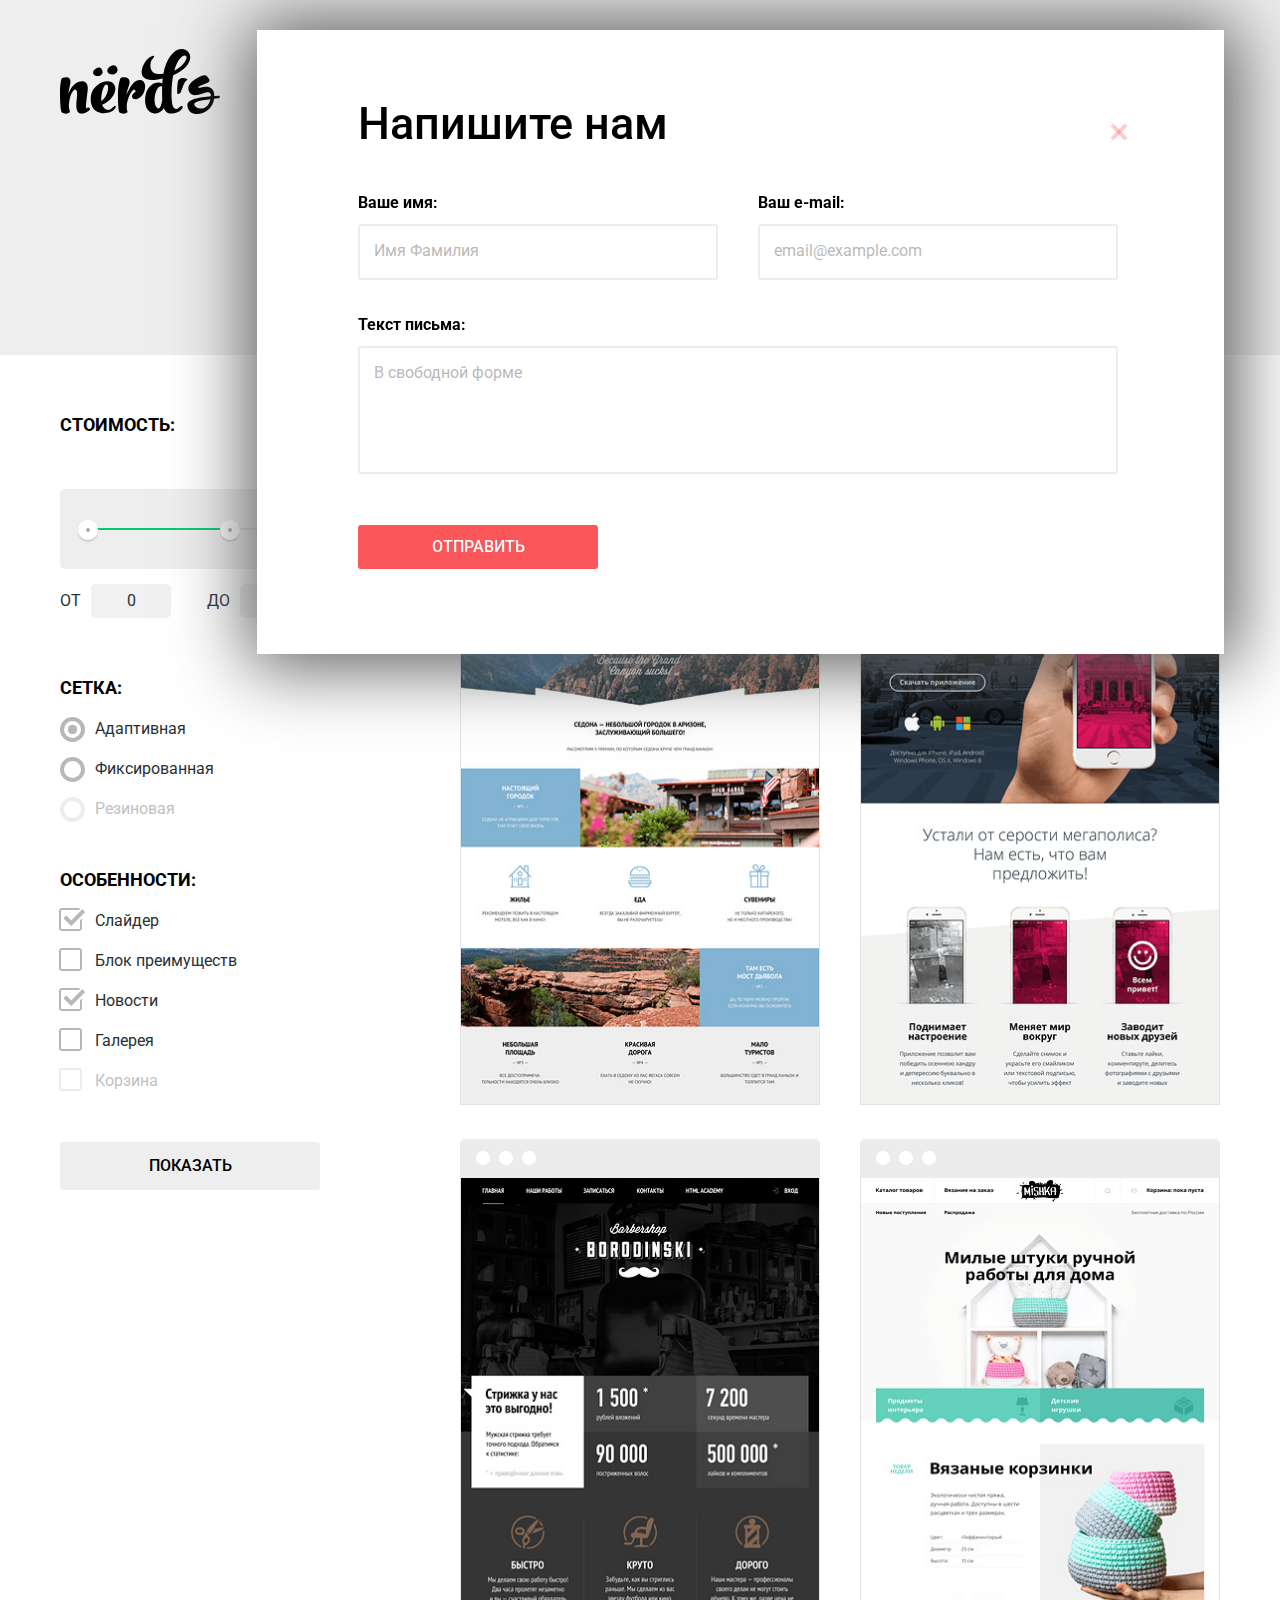
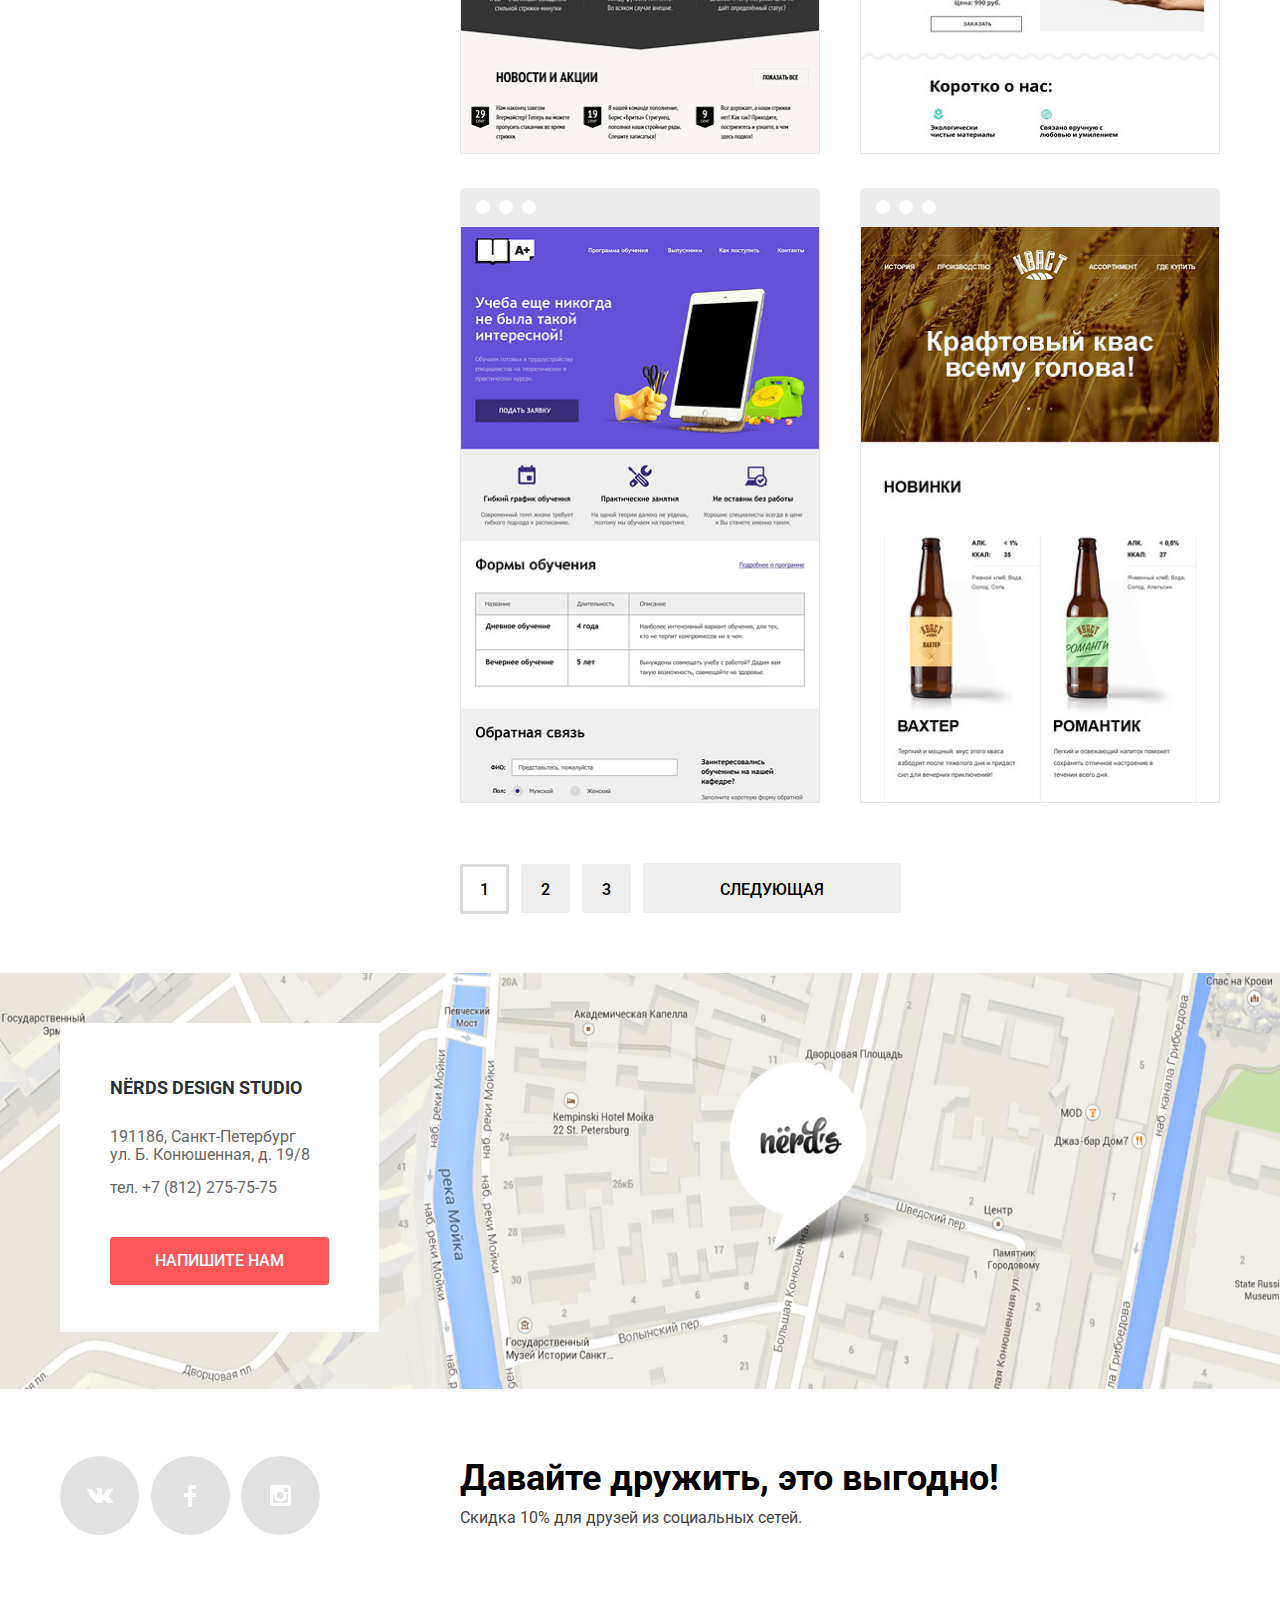
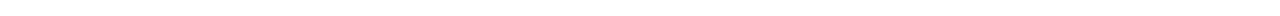
==== commit 00e212ad: "Мелкие исправления. Добавил JS." ====
--- a/catalog.html
+++ b/catalog.html
@@ -53,21 +53,21 @@
                 <label class="radio-container">
                   <input class="visually-hidden" type="radio" name="filter-group" id="adaptive-id" checked>
                   <span class="radio-indicator"></span>
-                  Адаптивная
+                  <span class="name-network">Адаптивная</span>
                 </label>
               </li>
               <li class="filter-radio">
                 <label class="radio-container">
                   <input class="visually-hidden" type="radio" name="filter-group" id="fixed-id">
                   <span class="radio-indicator"></span>
-                  Фиксированная
+                  <span class="name-network">Фиксированная</span>
                 </label>
               </li>
               <li class="filter-radio">
                 <label class="radio-container">
-                  <input class="visually-hidden" type="radio" name="filter-group" id="rubber-id">
+                  <input class="visually-hidden" type="radio" name="filter-group" id="rubber-id" disabled>
                   <span class="radio-indicator"></span>
-                  Резиновая
+                  <span class="name-network">Резиновая</span>
                 </label>
               </li>
             </ul>
@@ -79,35 +79,35 @@
                 <label class="checkbox-container">
                   <input class="visually-hidden" type="checkbox" name="slider" id="slider-id" checked>
                   <span class="checkbox-indicator"></span>
-                  Слайдер
+                  <span class="name-hand">Слайдер</span>
                 </label>
               </li>
               <li class="filter-checkbox">
                 <label class="checkbox-container">
                   <input class="visually-hidden" type="checkbox" name="advantage-block" id="advantage-block-id">
                   <span class="checkbox-indicator"></span>
-                  Блок преимуществ
-                </label>
-              </li>
-              <li class="filter-checkbox">
-                <label class="checkbox-container">
-                  <input class="visually-hidden" type="checkbox" name="tidings" id="tidings-id">
-                  <span class="checkbox-indicator"></span>
-                  Новости
+                  <span class="name-hand">Блок преимуществ</span>
+                </label>
+              </li>
+              <li class="filter-checkbox">
+                <label class="checkbox-container">
+                  <input class="visually-hidden" type="checkbox" name="tidings" id="tidings-id" checked>
+                  <span class="checkbox-indicator"></span>
+                  <span class="name-hand">Новости</span>
                 </label>
               </li>
               <li class="filter-checkbox">
                 <label class="checkbox-container">
                   <input class="visually-hidden" type="checkbox" name="gallery" id="gallery-id">
                   <span class="checkbox-indicator"></span>
-                  Галерея
-                </label>
-              </li>
-              <li class="filter-checkbox">
-                <label class="checkbox-container">
-                  <input class="visually-hidden" type="checkbox" name="chip-basket" id="chip-basket-id">
-                  <span class="checkbox-indicator"></span>
-                  Корзина
+                  <span class="name-hand">Галерея</span>
+                </label>
+              </li>
+              <li class="filter-checkbox">
+                <label class="checkbox-container">
+                  <input class="visually-hidden" type="checkbox" name="chip-basket" id="chip-basket-id" disabled>
+                  <span class="checkbox-indicator"></span>
+                  <span class="name-hand">Корзина</span>
                 </label>
               </li>
             </ul>
@@ -176,7 +176,7 @@
             </li>
 
             <li class="project-item">
-              <div class="browser browser-hover">
+              <div class="browser">
                 <ul class="dot-list">
                   <li></li>
                   <li></li>
@@ -194,7 +194,7 @@
             </li>
 
             <li class="project-item">
-              <div class="browser browser-hover">
+              <div class="browser">
                 <ul class="dot-list">
                   <li></li>
                   <li></li>
@@ -212,7 +212,7 @@
             </li>
 
             <li class="project-item">
-              <div class="browser browser-hover">
+              <div class="browser">
                 <ul class="dot-list">
                   <li></li>
                   <li></li>
@@ -230,7 +230,7 @@
             </li>
 
             <li class="project-item">
-              <div class="browser browser-hover">
+              <div class="browser">
                 <ul class="dot-list">
                   <li></li>
                   <li></li>
@@ -248,7 +248,7 @@
             </li>
 
             <li class="project-item">
-              <div class="browser browser-hover">
+              <div class="browser">
                 <ul class="dot-list">
                   <li></li>
                   <li></li>
@@ -293,9 +293,9 @@
               ул. Б. Конюшенная, д. 19/8<br>
             </p>
             <p>тел. <a name="communications" class="telephone">+7 (812) 275-75-75</a></p>
-            <a class="button button-width" href="write-us.html">Напишите нам</a>
+            <a class="button button-width open-popup" href="write-us.html">Напишите нам</a>
           </div>
-          <section class="modal modal-write-us">
+          <section class="modal modal-write-us modal-show">
             <h2>Напишите нам</h2>
             <form class="write-us-form" action="https://echo.htmlacademy.ru" method="post">
               <div class="wrapper-row">
@@ -358,5 +358,20 @@
         </div>
       </section>
     </footer>
+    <script>
+      var button_open = document.querySelector(".open-popup");
+      var popup = document.querySelector(".modal-write-us");
+      var button_close = document.querySelector(".button-close");
+
+      button_open.addEventListener("click", function (evt) {
+        evt.preventDefault();
+        popup.classList.add("modal-show");
+      });
+
+      button_close.addEventListener("click", function (evt) {
+        evt.preventDefault();
+        popup.classList.remove("modal-show");
+      });
+    </script>
   </body>
 </html>
--- a/css/style.css
+++ b/css/style.css
@@ -356,8 +356,8 @@
   font-size: 45px;
   line-height: 45px;
   font-weight: 500;
-  margin-bottom: 20px;
-  margin-top: 20px;
+  margin-bottom: 18px;
+  margin-top: 23px;
 }
 
 .main-about-us h3 {
@@ -531,7 +531,7 @@
   margin: 0 auto;
   padding-top: 50px;
   padding-bottom: 50px;
-  padding-left: 10px;
+  padding-left: 20px;
 }
 
 .address {
@@ -550,7 +550,7 @@
   text-transform: uppercase;
   margin-bottom: 25px;
   padding-right: 50px;
-  padding-left: 55px;
+  padding-left: 50px;
   text-align: left;
 }
 
@@ -559,7 +559,7 @@
   line-height: 18px;
   margin-bottom: 15px;
   padding-right: 50px;
-  padding-left: 55px;
+  padding-left: 50px;
   text-align: left;
   word-wrap: break-word;
 }
@@ -572,7 +572,7 @@
 .address .button-width {
   width: 219px;
   margin-right: 40px;
-  margin-left: 55px;
+  margin-left: 50px;
   padding: 15px 0px;
 }
 
@@ -590,6 +590,10 @@
   padding: 70px 100px 84px 100px;
   border: 1px solid transparent;
   box-shadow: 2px 2px 70px 10px #595a5a;
+}
+
+.modal-show {
+  display: block;
 }
 
 .modal-write-us h2 {
@@ -660,7 +664,6 @@
   color: #e74246;
 }
 
-
 .button-close {
   position: absolute;
   top: 90px;
@@ -904,7 +907,7 @@
   width: 60px;
   font-family: "Roboto", sans-serif;
   padding: 8px 10px;
-  margin-left: 10px;
+  margin-left: 6px;
   font-size: 16px;
   text-align: center;
   color: #283136;
@@ -946,10 +949,10 @@
   position: absolute;
   left: 0px;
   top: -2px;
-  width : 18px;
-  height: 18px;
+  width : 17px;
+  height: 17px;
   border-radius: 50%;
-  border: 3px solid #4d4d4d;
+  border: 4px solid #4d4d4d;
   opacity: 0.4;
 }
 
@@ -963,10 +966,23 @@
   content: "";
   top: 4px;
   left: 4px;
-  width: 10px;
-  height: 10px;
+  width: 9px;
+  height: 9px;
   border-radius: 50%;
   background-color: #4d4d4d;
+}
+.radio-container input[type="radio"]:disabled + .radio-indicator,
+.radio-container input[type="radio"]:checked:disabled + .radio-indicator,
+.radio-container input[type="radio"]:disabled + .radio-indicator::before,
+.radio-container input[type="radio"]:checked:disabled + .radio-indicator::before,
+.radio-container input[type="radio"]:disabled + .radio-indicator::after,
+.radio-container input[type="radio"]:checked:disabled + .radio-indicator::after {
+  opacity: 0.1;
+}
+
+.radio-container input[type="radio"]:disabled ~ .name-network,
+.radio-container input[type="radio"]:checked:disabled ~ .name-network {
+  opacity: 0.3;
 }
 
 .checkbox-list {
@@ -998,10 +1014,10 @@
   position: absolute;
   top: -3px;
   left: -1px;
-  width: 21px;
-  height: 21px;
-  border: 2px solid #283136;
-  border-radius: 3px;
+  width: 26px;
+  height: 24px;
+  background-image: url("../svg/catalog-svg/checkbox-off.svg");
+  background-repeat: no-repeat;
   opacity: 0.4;
 }
 
@@ -1009,42 +1025,24 @@
   opacity: 1;
 }
 
-.checkbox-container input[type="checkbox"] + .checkbox-indicator::before  {
-  position: absolute;
-  content: "";
-  top: 5px;
-  left: 6px;
-  width: 5px;
-  height: 12px;
-  background-color: #4d4d4d;
-  opacity: 0.4;
-}
-
-.checkbox-container input[type="checkbox"] + .checkbox-indicator::after {
-  position: absolute;
-  content: "";
-  top: 4px;
-  left: 10px;
-  width: 16px;
-  height: 5px;
-  background-color: #4d4d4d;
-  opacity: 0.4;
-}
-
-.checkbox-container input[type="checkbox"] + .checkbox-indicator::before,
-.checkbox-container input[type="checkbox"] + .checkbox-indicator::after {
-  transform: rotate(135deg);
-}
-
-.checkbox-indicator::before,
-.checkbox-indicator::after {
-  display: none;
-}
-
-.checkbox-container input[type="checkbox"]:checked + .checkbox-indicator::before,
-.checkbox-container input[type="checkbox"]:checked + .checkbox-indicator::after {
-  display: block;
-  opacity: 1;
+.checkbox-container input[type="checkbox"]:checked + .checkbox-indicator {
+  position: absolute;
+  top: -3px;
+  left: -1px;
+  width: 26px;
+  height: 24px;
+  background-image: url("../svg/catalog-svg/checkbox-on.svg");
+  background-repeat: no-repeat;
+}
+
+.checkbox-container input[type="checkbox"]:disabled + .checkbox-indicator,
+.checkbox-container input[type="checkbox"]:checked:disabled + .checkbox-indicator {
+  opacity: 0.1;
+}
+
+.checkbox-container input[type="checkbox"]:disabled ~ .name-hand,
+.checkbox-container input[type="checkbox"]:checked:disabled ~ .name-hand {
+  opacity: 0.3;
 }
 
 .button-show {
@@ -1107,6 +1105,7 @@
 
 .sort-item a {
   opacity: 0.3;
+  color: #000000;
 }
 
 .sort-item a:hover {
@@ -1114,7 +1113,6 @@
 }
 
 .sort-item a:active {
-  color: #000000;
   opacity: 1;
 }
 
@@ -1165,6 +1163,7 @@
 .project-item img {
   border: 1px solid #e5e5e5;
   box-sizing: border-box;
+  border-top: none;
 }
 
 .browser {
@@ -1174,11 +1173,11 @@
   width: 360px;
   height: 39px;
   border: 1px solid #4d4d4d;
-  box-sizing: border-box;
-  border-top-right-radius: 4px;
-  border-top-left-radius: 4px;
+  border-top-right-radius: 5px;
+  border-top-left-radius: 5px;
   background-color: #4d4d4d;
   opacity: 0.1;
+  box-sizing: border-box;
 }
 
 .dot-list {
@@ -1258,7 +1257,11 @@
   color: #ffffff;
 }
 
-.project-item img:hover ~ .description-hover {
+.project-item:hover .browser {
+  opacity: 1;
+}
+
+.project-item:hover .description-hover {
   display: block;
 }
 
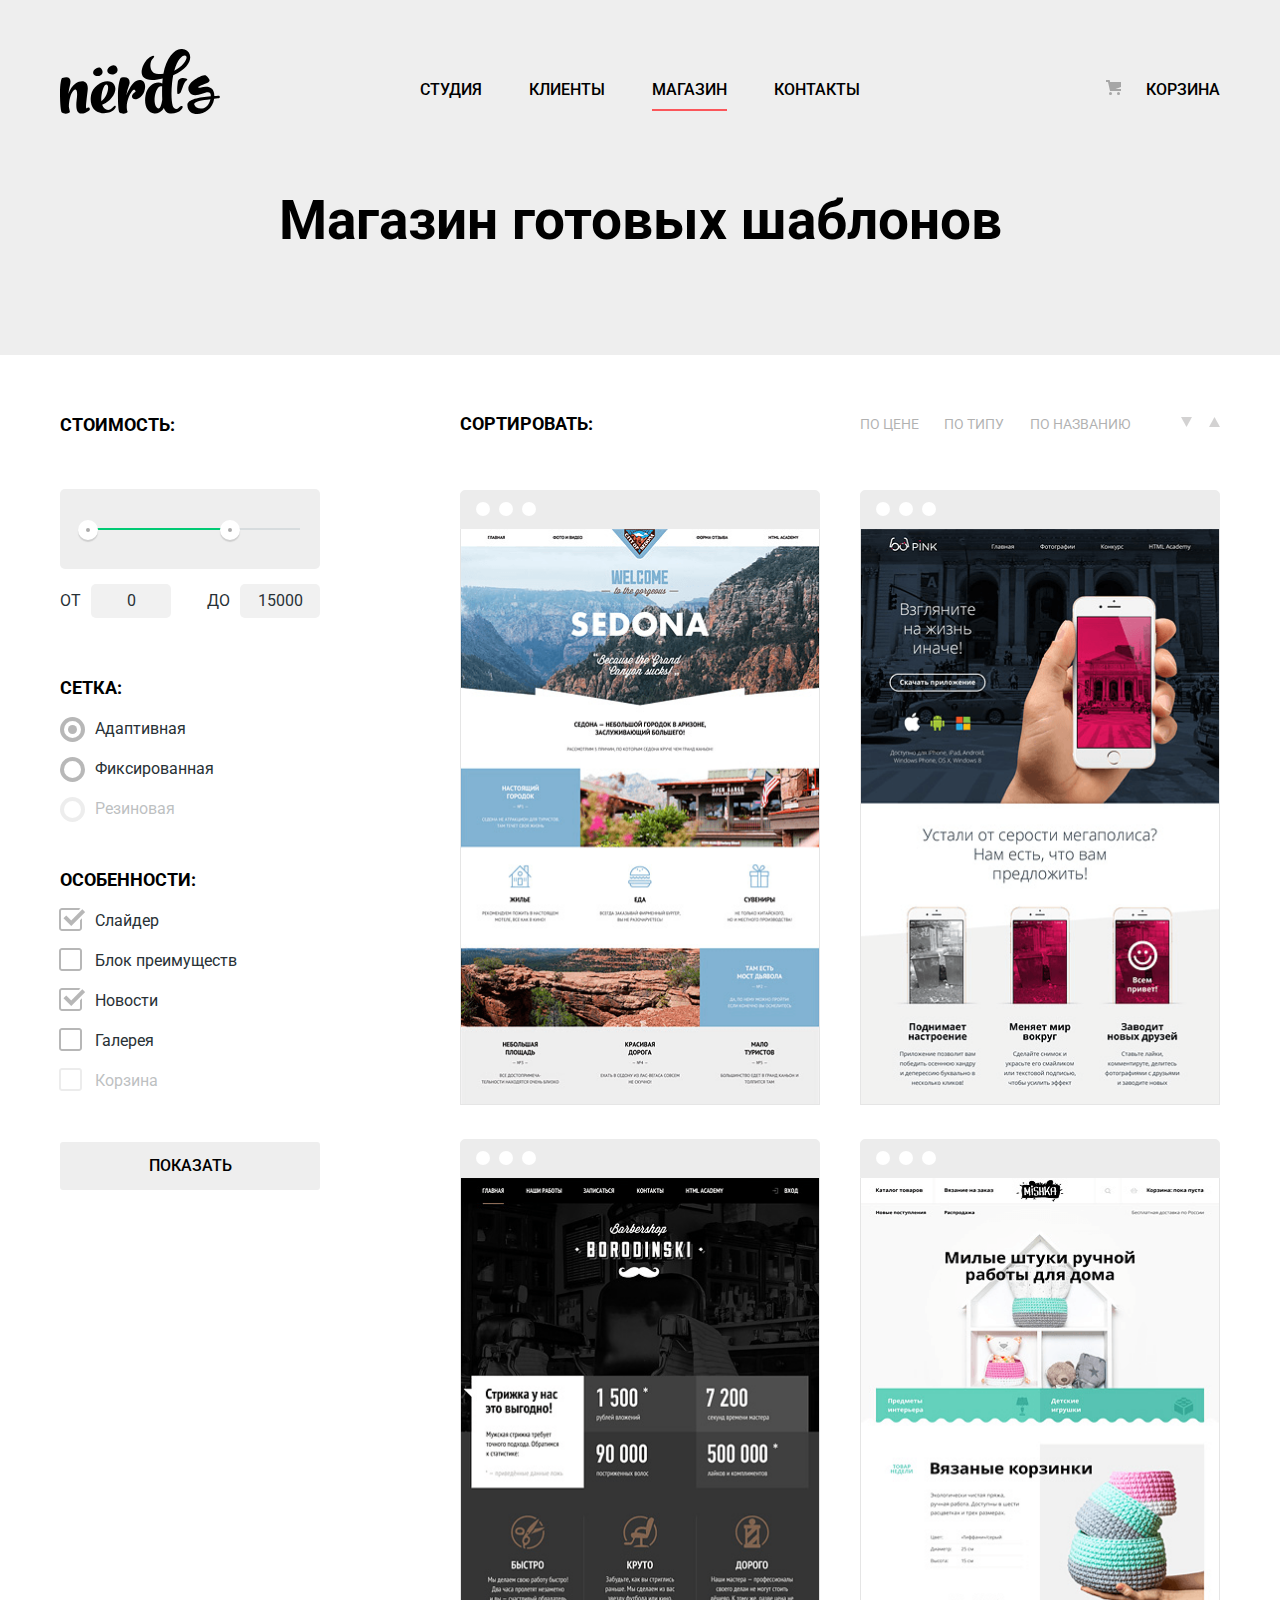
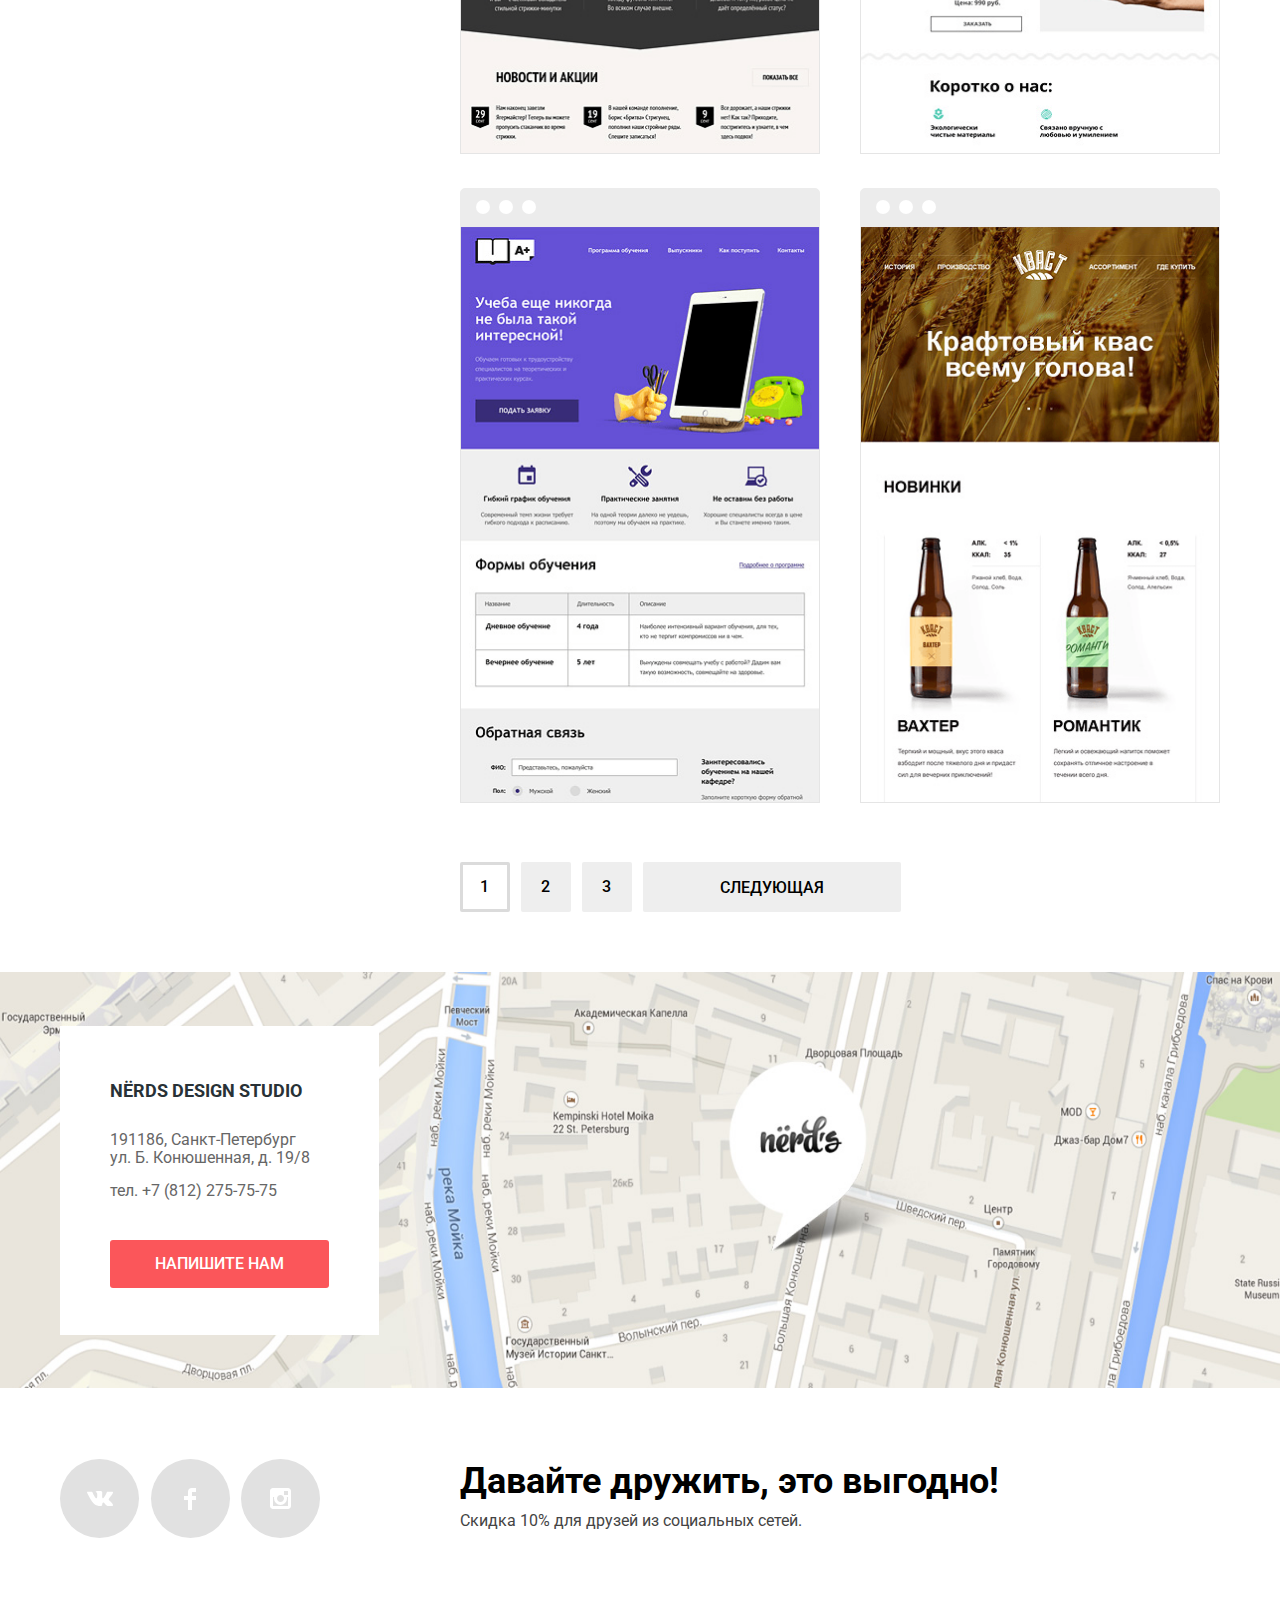
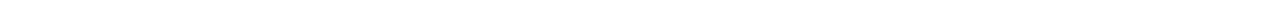
==== commit c02af392: "Исправления паддингов, марджинов, кнопок переключения страницы" ====
--- a/catalog.html
+++ b/catalog.html
@@ -167,7 +167,7 @@
               </div>
               <img src="img/catalog-img/img-sedona.png" alt="Sedona" width="360" height="576">
               <div class="description-hover">
-                <h3>Sedona</h3>
+                <h3><a href="#">Sedona</a></h3>
                 <p class="description-info">Информационный сайт<br> для туристов</p>
                 <p class="price-item">
                   <a class="button button-bg" href="#">9 900 Руб.</a>
@@ -185,7 +185,7 @@
               </div>
               <img src="img/catalog-img/img-pink.png" alt="Pink-App" width="360" height="576">
               <div class="description-hover">
-                <h3>Pink App</h3>
+                <h3><a href="#">Pink App</a></h3>
                 <p class="description-info">Продуктовый лендинг приложения для iOS и Android</p>
                 <p class="price-item">
                   <a class="button button-bg" href="#">9 900 Руб.</a>
@@ -203,7 +203,7 @@
               </div>
               <img src="img/catalog-img/img-barbershop.png" alt="Borodinski" width="360" height="576">
               <div class="description-hover">
-                <h3>Barbershop</h3>
+                <h3><a href="#">Barbershop</a></h3>
                 <p class="description-info">Сайт салона красоты.<br> Для мужчин, да.</p>
                 <p class="price-item">
                   <a class="button button-bg" href="#">9 900 Руб.</a>
@@ -221,7 +221,7 @@
               </div>
               <img src="img/catalog-img/img-mishka.png" alt="Mishka" width="360" height="576">
               <div class="description-hover">
-                <h3>Mishka</h3>
+                <h3><a href="#">Mishka</a></h3>
                 <p class="description-info">Интернет-магазин<br> вязаных игрушек</p>
                 <p class="price-item">
                   <a class="button button-bg" href="#">9 900 Руб.</a>
@@ -239,7 +239,7 @@
               </div>
               <img src="img/catalog-img/img-aplus.png" alt="A Plus" width="360" height="576">
               <div class="description-hover">
-                <h3>A Plus</h3>
+                <h3><a href="#">A Plus</a></h3>
                 <p class="description-info">Лендинг курсов повышения квалификации</p>
                 <p class="price-item">
                   <a class="button button-bg" href="#"><b>9 900 Руб.</b></a>
@@ -257,7 +257,7 @@
               </div>
               <img src="img/catalog-img/img-kvast.png" alt="Кваст" width="360" height="576">
               <div class="description-hover">
-                <h3>Кваст</h3>
+                <h3><a href="#">Кваст</a></h3>
                 <p class="description-info">Промо-сайт производителя крафтового кваса</p>
                 <p class="price-item">
                   <a class="button button-bg" href="#">9 900 Руб.</a>
@@ -295,7 +295,7 @@
             <p>тел. <a name="communications" class="telephone">+7 (812) 275-75-75</a></p>
             <a class="button button-width open-popup" href="write-us.html">Напишите нам</a>
           </div>
-          <section class="modal modal-write-us modal-show">
+          <section class="modal modal-write-us">
             <h2>Напишите нам</h2>
             <form class="write-us-form" action="https://echo.htmlacademy.ru" method="post">
               <div class="wrapper-row">
@@ -362,6 +362,9 @@
       var button_open = document.querySelector(".open-popup");
       var popup = document.querySelector(".modal-write-us");
       var button_close = document.querySelector(".button-close");
+      var form = popup.querySelector("form");
+      var login = popup.querySelector([name="login"]);
+      var email = popup.querySelector([name="comment"]);
 
       button_open.addEventListener("click", function (evt) {
         evt.preventDefault();
@@ -372,6 +375,14 @@
         evt.preventDefault();
         popup.classList.remove("modal-show");
       });
+
+      form.addEventListener("submit", function(evt) {
+        evt.preventDefault();
+        console.log("Работает");
+        console.log(login.value);
+        console.log(email.value);
+      });
+
     </script>
   </body>
 </html>
--- a/css/style.css
+++ b/css/style.css
@@ -254,7 +254,7 @@
 .main-advantages {
   display: flex;
   margin: 0 auto;
-  margin-bottom: 78px;
+  margin-bottom: 60px;
 }
 
 .advantages-list {
@@ -264,11 +264,13 @@
   padding: 0;
   list-style-type: none;
   margin-bottom: 0;
+  flex-wrap: wrap;
 }
 
 .advantages-item {
   width: 300px;
   padding-top: 150px;
+  margin-bottom: 20px;
 }
 
 .item-1 {
@@ -435,7 +437,7 @@
 .main-contacts {
   position: relative;
   margin: 0 auto;
-  margin-bottom: 70px;
+  margin-bottom: 65px;
   padding-top: 20px;
   padding-bottom: 20px;
   padding-left: 0;
@@ -464,6 +466,7 @@
 .contacts-list {
   display: flex;
   justify-content: space-between;
+  flex-wrap: wrap;
   list-style-type: none;
   padding-left: 0;
   margin-top: 0;
@@ -529,7 +532,7 @@
 .address-centerer {
   width: 1160px;
   margin: 0 auto;
-  padding-top: 50px;
+  padding-top: 52px;
   padding-bottom: 50px;
   padding-left: 20px;
 }
@@ -582,6 +585,7 @@
   background-color: #ffffff;
   top: 30px;
   left: 257px;
+  z-index: 1000;
 }
 
 .modal-write-us {
@@ -711,7 +715,7 @@
   margin-bottom: 65px;
   justify-content: space-between;
   flex-wrap: wrap;
-  margin-top: 51px;
+  margin-top: 55px;
 }
 
 .social-item {
@@ -806,6 +810,7 @@
   margin: 0 auto;
   flex-direction: row;
   justify-content: space-between;
+  margin-bottom: 5px;
 }
 
 .catalog-page .filter {
@@ -960,8 +965,7 @@
   opacity: 1;
 }
 
-.radio-container input[type="radio"]:checked + .radio-indicator::before,
-.radio-container input[type="radio"]:checked + .radio-indicator::after {
+.radio-container input[type="radio"]:checked + .radio-indicator::before {
   position: absolute;
   content: "";
   top: 4px;
@@ -974,9 +978,7 @@
 .radio-container input[type="radio"]:disabled + .radio-indicator,
 .radio-container input[type="radio"]:checked:disabled + .radio-indicator,
 .radio-container input[type="radio"]:disabled + .radio-indicator::before,
-.radio-container input[type="radio"]:checked:disabled + .radio-indicator::before,
-.radio-container input[type="radio"]:disabled + .radio-indicator::after,
-.radio-container input[type="radio"]:checked:disabled + .radio-indicator::after {
+.radio-container input[type="radio"]:checked:disabled + .radio-indicator::before {
   opacity: 0.1;
 }
 
@@ -1161,6 +1163,8 @@
 }
 
 .project-item img {
+  width: 360px;
+  height: 576px;
   border: 1px solid #e5e5e5;
   box-sizing: border-box;
   border-top: none;
@@ -1209,7 +1213,7 @@
 .description-hover {
   display: none;
   position: absolute;
-  top: 376px;
+  bottom: 0px;
   margin-top: 8px;
   text-align: center;
   background-color: #eeeeee;
@@ -1219,7 +1223,6 @@
 }
 
 .description-hover h3 {
-  color: #000000;
   text-transform: uppercase;
   font-size: 18px;
   line-height: 30px;
@@ -1229,6 +1232,10 @@
   padding-left: 60px;
 }
 
+.description-hover a {
+  color: #000000;
+}
+
 .description-hover .description-info {
   margin-top: 0;
   margin-bottom: 32px;
@@ -1246,6 +1253,7 @@
 }
 
 .description-hover .button {
+  color: #ffffff;
   width: 200px;
   margin-left: 20px;
   font-weight: 500;
@@ -1263,30 +1271,45 @@
 
 .project-item:hover .description-hover {
   display: block;
+  position: absolute;
+  bottom: 7px;
+  margin-top: 8px;
+  text-align: center;
+  background-color: #eeeeee;
+  width: 360px;
+  padding-top: 25px;
+  padding-bottom: 45px;
 }
 
 .main-pages {
-  display: flex;
   width: 760px;
-  justify-content: flex-start;
   margin-bottom: 55px;
 }
 
 .pages {
+  display: flex;
+  width: 760px;
+  min-height: 50px;
+  margin: 0;
   padding-left: 0;
   list-style-type: none;
 }
 
+.pages li {
+  display: flex;
+  width: 50px;
+  min-height: 50px;
+  margin: 0;
+  margin-right: 11px;
+}
+
 .pages a {
+  display: flex;
   color: #000000;
   text-transform: uppercase;
   text-decoration: none;
-}
-
-.pages li {
-  display: inline;
-  margin-right: 8px;
-  vertical-align: center;
+  line-height: 18px;
+  font-weight: 500;
 }
 
 .page-button {
@@ -1295,7 +1318,6 @@
   background-color: #eeeeee;
   border-radius: 2px;
   line-height: 18px;
-  font-weight: 500;
 }
 
 .page-current {
@@ -1326,3 +1348,12 @@
   width: 260px;
   padding: 17px 77px 14px 77px;
 }
+
+.catalog-page .address-centerer {
+  padding-top: 54px;
+  padding-bottom: 54px;
+}
+
+.catalog-page .footer-social-media {
+  margin-top: 55px;
+}
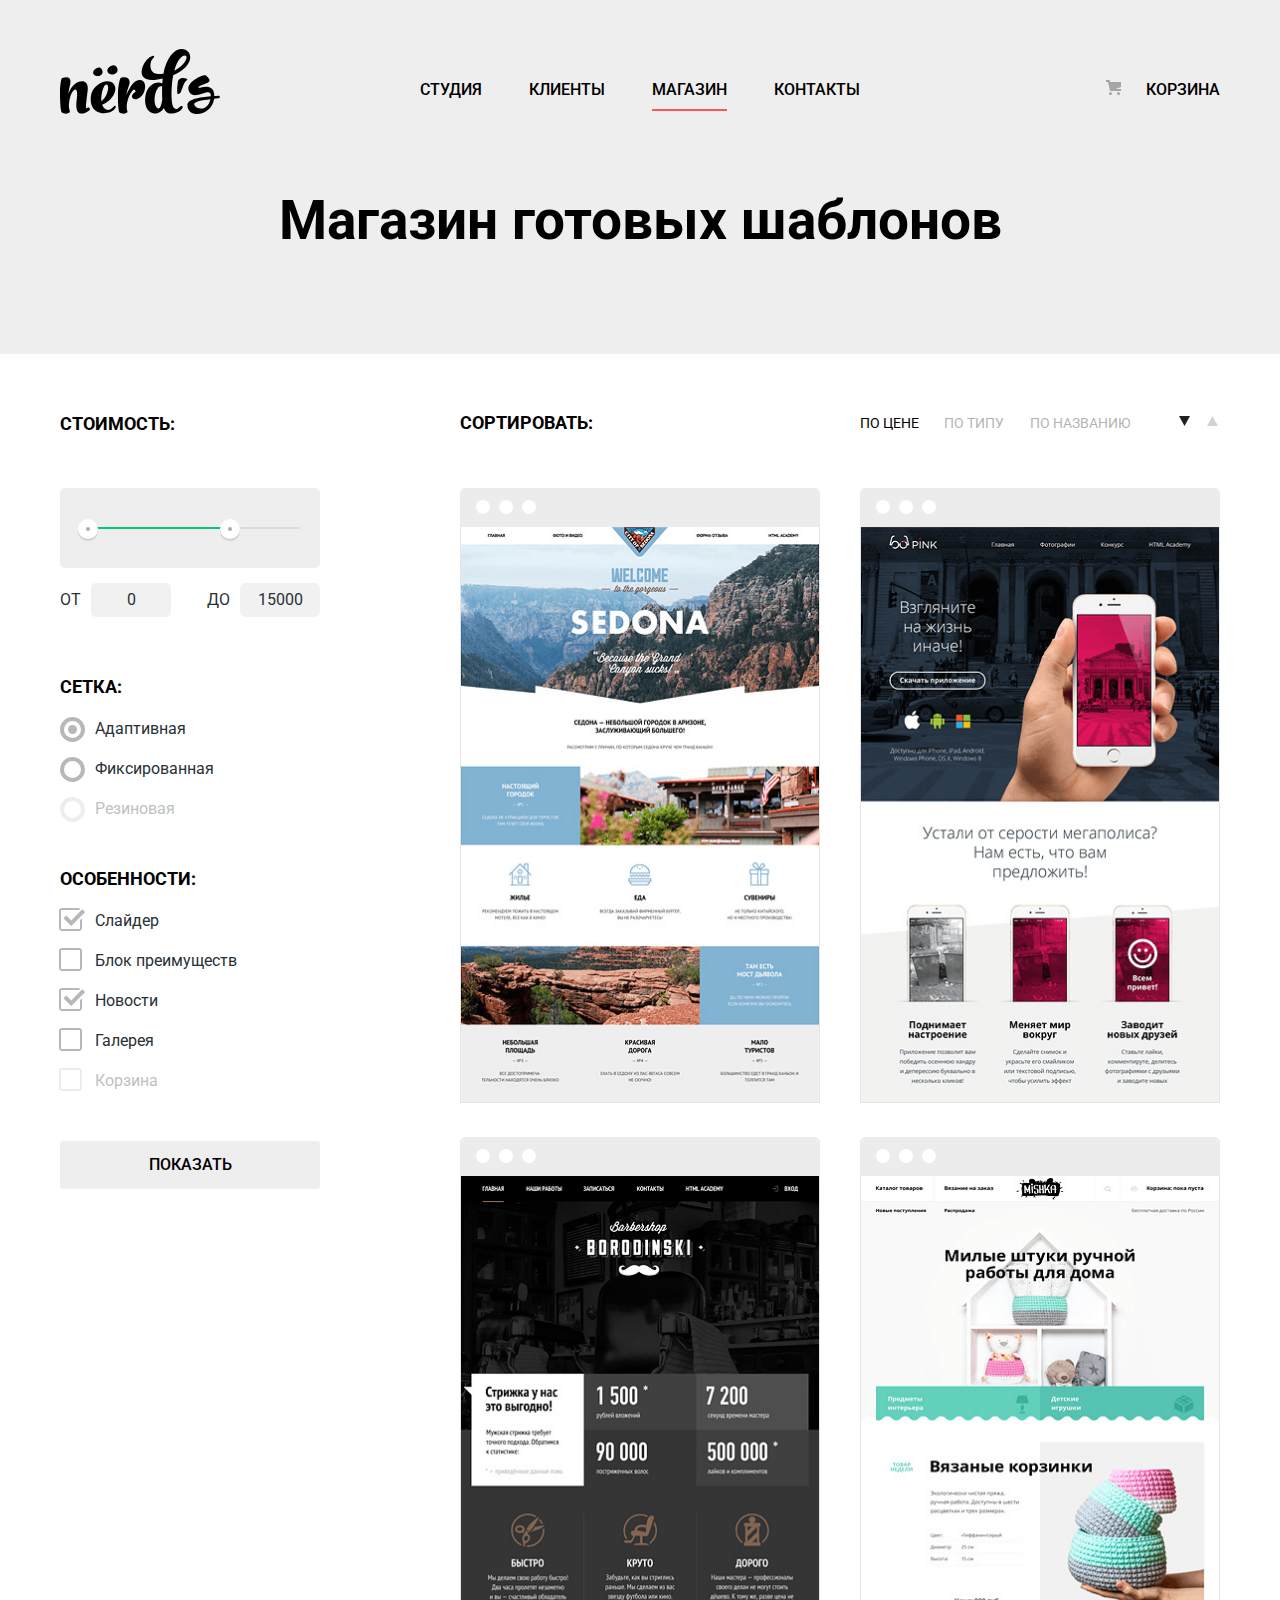
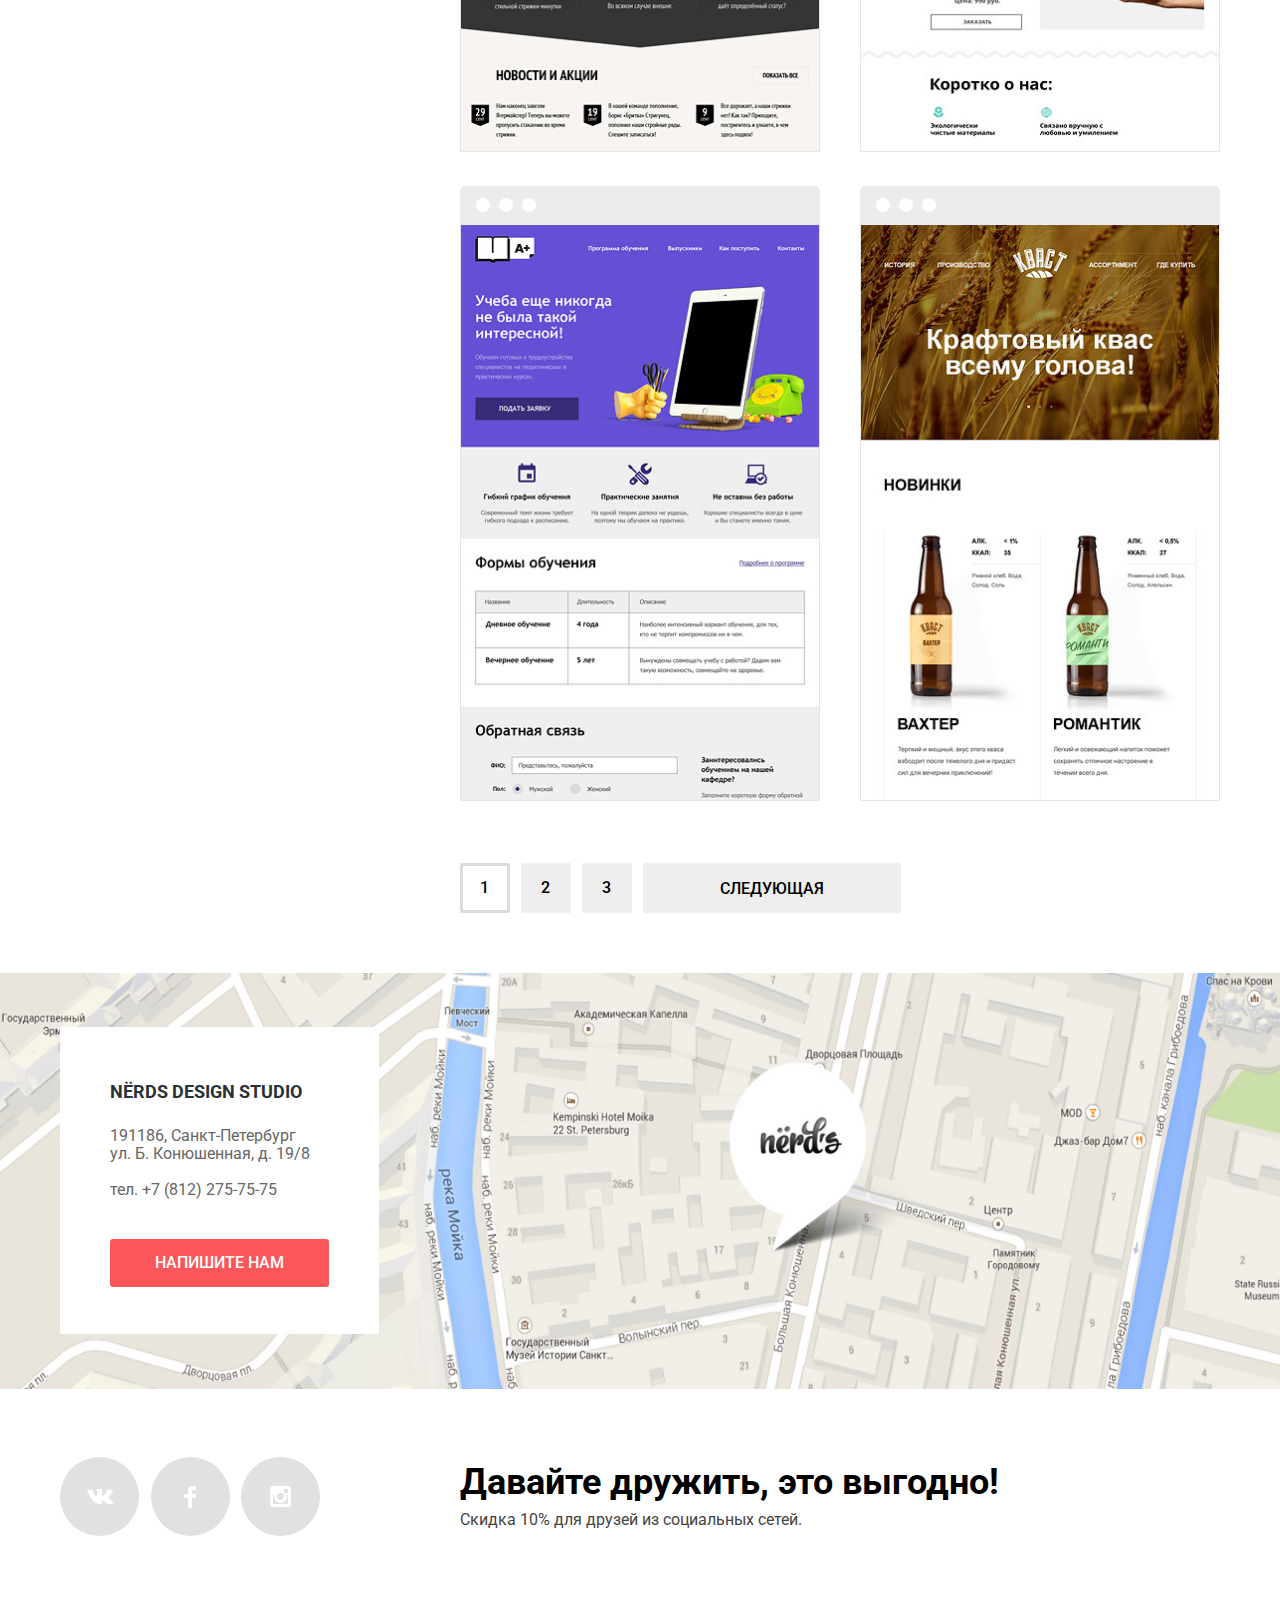
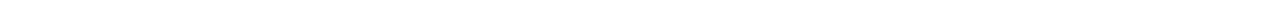
==== commit 3ec4b908: "Исправил маргины" ====
--- a/catalog.html
+++ b/catalog.html
@@ -123,7 +123,7 @@
           <div class="sort-container">
             <ul class="sort-by-class">
               <li class="sort-item">
-                <a href="#">По цене</a>
+                <a href="#" class="sort-item-active">По цене</a>
               </li>
               <li class="sort-item">
                 <a href="#">По типу</a>
@@ -134,7 +134,7 @@
             </ul>
             <ul class="sort-by-arrow">
               <li>
-                <a href="#" class="arrow-down">
+                <a href="#" class="arrow-down arrow-active">
                   <span class="visually-hidden">↓</span>
                   <svg xmlns="http://www.w3.org/2000/svg" width="11" height="10" viewBox="0 0 11 10">
                     <path fill="#231F20" d="M5.5 10L0 0h11"/>
@@ -286,7 +286,7 @@
       <section class="main-map">
         <img src="img/footer-img/map.jpg" alt="Карта. Как нас найти?" width="1600" height="462">
         <div class="address-centerer container">
-          <div class="address">
+          <div class="address address-catalog-page">
             <h3>Nёrds design studio</h3>
             <p>
               191186, Санкт-Петербург<br>
@@ -295,7 +295,7 @@
             <p>тел. <a name="communications" class="telephone">+7 (812) 275-75-75</a></p>
             <a class="button button-width open-popup" href="write-us.html">Напишите нам</a>
           </div>
-          <section class="modal modal-write-us">
+          <section class="modal modal-write-us container">
             <h2>Напишите нам</h2>
             <form class="write-us-form" action="https://echo.htmlacademy.ru" method="post">
               <div class="wrapper-row">
@@ -352,7 +352,7 @@
             </li>
           </ul>
         </div>
-        <div class="be-friend">
+        <div class="be-friend be-friend-catalog-page">
           <b>Давайте дружить, это выгодно!</b>
           <p>Скидка 10% для друзей из социальных сетей.</p>
         </div>
@@ -378,7 +378,6 @@
 
       form.addEventListener("submit", function(evt) {
         evt.preventDefault();
-        console.log("Работает");
         console.log(login.value);
         console.log(email.value);
       });
--- a/css/style.css
+++ b/css/style.css
@@ -9,18 +9,22 @@
   background-color: #ffffff;
 }
 
+ul {
+  margin: 0;
+}
+
+a {
+  text-decoration: none;
+}
+
 .header-main {
   background-color: #eeeeee;
-  margin-bottom: 62px;
+  margin-bottom: 78px;
 }
 
 .container {
   width: 1160px;
   padding: 0 20px;
-}
-
-a {
-  text-decoration: none;
 }
 
 .visually-hidden {
@@ -58,6 +62,7 @@
   justify-content: space-between;
   margin: 0 auto;
   padding-top: 49px;
+  margin-bottom: 7px;
 
 }
 
@@ -72,6 +77,7 @@
   padding: 0;
   padding-top: 10px;
   padding-left: 35px;
+  margin-bottom: 9px;
   display: flex;
   justify-content: space-between;
   align-items: flex-end;
@@ -97,6 +103,7 @@
   display: flex;
   justify-content: flex-end;
   align-items: flex-end;
+  margin-bottom: 9px;
 }
 
 .basket::before {
@@ -137,10 +144,10 @@
 .slider-controls {
   position: absolute;
   left: 50%;
-  bottom: 104px;
+  bottom: 93px;
   z-index: 100;
   width: 160px;
-  height: 18px;
+  height: 30px;
   text-align: center;
   font-size: 0;
   transform: translateX(-50%);
@@ -176,7 +183,7 @@
 
 .slider-item {
   display: none;
-  padding: 71px 0 80px 0;
+  padding: 71px 0 79px 0;
 }
 
 
@@ -249,12 +256,13 @@
 .main-content {
   display: flex;
   flex-direction: column;
+  margin-bottom: 81px;
 }
 
 .main-advantages {
   display: flex;
   margin: 0 auto;
-  margin-bottom: 60px;
+  margin-bottom: 58px;
 }
 
 .advantages-list {
@@ -312,7 +320,7 @@
   text-transform: uppercase;
   margin-top: 22px;
   text-align: left;
-  margin-bottom: 15px;
+  margin-bottom: 16px;
 }
 
 .advantages-item p {
@@ -333,7 +341,7 @@
   justify-content: space-between;
   margin: 0 auto;
   padding-bottom: 30px;
-  margin-bottom: 45px;
+  margin-bottom: 61px;
   padding-top: 26px;
 }
 
@@ -367,12 +375,12 @@
   color: #000000;
   text-transform: uppercase;
   font-weight: 700;
-  margin-top: 22px;
+  margin-top: 23px;
+  margin-bottom: 23px;
 }
 
 .order-criteria {
   padding-left: 35px;
-  margin-top: 8px;
   list-style-type: none;
 }
 
@@ -409,20 +417,26 @@
   color: #000000;
   font-weight: 700;
   text-transform: uppercase;
-  margin-bottom: 35px;
+  margin-bottom: 40px;
 }
 
 td {
   padding: 20px;
   padding-left: 0px;
-  padding-bottom: 15px;
+  padding-bottom: 20px;
+  padding-top: 0px;
 }
 
 .percentages {
   color: #000000;
-  line-height: 10px;
+  line-height: 45px;
   font-size: 45px;
   font-weight: 700;
+}
+
+.percentages td {
+  width: 100%;
+  padding-bottom: 15px;
 }
 
 .percentages sup {
@@ -432,21 +446,21 @@
 
 .descrpt-row td {
   line-height: 18px;
+  padding-top: 0px;
 }
 
 .main-contacts {
   position: relative;
   margin: 0 auto;
-  margin-bottom: 65px;
   padding-top: 20px;
   padding-bottom: 20px;
-  padding-left: 0;
+  padding-left: 20px;
 }
 
 .main-contacts::before {
   position: absolute;
   top: -45px;
-  left: 10px;
+  left: 20px;
   content: "";
   width: 1160px;
   height: 2px;
@@ -456,7 +470,7 @@
 .main-contacts::after {
   position: absolute;
   top: 137px;
-  left: 10px;
+  left: 20px;
   content: "";
   width: 1160px;
   height: 2px;
@@ -466,43 +480,32 @@
 .contacts-list {
   display: flex;
   justify-content: space-between;
+  width: 1160px;
   flex-wrap: wrap;
+  margin: 0;
+  padding: 0;
   list-style-type: none;
-  padding-left: 0;
-  margin-top: 0;
-}
-
-.contacts-list li {
+}
+
+.contact-item {
   position: relative;
-  display: flex;
   width: 260px;
-}
-
-.contacts-list li:first-of-type img {
-  padding-left: 40px;
-}
-
-.contacts-list li:nth-of-type(2) img {
-  padding-left: 35px;
-}
-
-.contacts-list li:nth-of-type(3) img {
-  padding-left: 45px;
-}
-
-.contacts-list li:last-of-type img {
-  padding-left: 55px;
-}
-
-.contact-item:first-of-type::after,
-.contact-item:nth-of-type(2)::after,
-.contact-item:nth-of-type(3)::after {
-  position: absolute;
-  left: 288px;
+  display: flex;
+  justify-content: space-between;
+}
+
+.contact-item:not(:last-of-type)::before{
+  position: absolute;
   content: "";
   width: 2px;
   height: 52px;
   background-color: #eeeeee;
+  left: 278px;
+}
+
+.contact-item a {
+  width: 100%;
+  text-align: center;
 }
 
 .contacts-list img {
@@ -533,7 +536,7 @@
   width: 1160px;
   margin: 0 auto;
   padding-top: 52px;
-  padding-bottom: 50px;
+  padding-bottom: 55px;
   padding-left: 20px;
 }
 
@@ -545,7 +548,7 @@
   text-align: center;
 }
 
-.address h3 {
+ .address h3 {
   font-size: 18px;
   line-height: 30px;
   font-weight: 700;
@@ -560,7 +563,7 @@
 .address p {
   color: #666666;
   line-height: 18px;
-  margin-bottom: 15px;
+  margin-bottom: 18px;
   padding-right: 50px;
   padding-left: 50px;
   text-align: left;
@@ -583,14 +586,15 @@
   position: fixed;
   color: #000000;
   background-color: #ffffff;
-  top: 30px;
-  left: 257px;
+  bottom: 80px;
+  margin: 0 auto;
   z-index: 1000;
 }
 
 .modal-write-us {
   display: none;
   width: 765px;
+  margin: 0 auto;
   padding: 70px 100px 84px 100px;
   border: 1px solid transparent;
   box-shadow: 2px 2px 70px 10px #595a5a;
@@ -713,9 +717,9 @@
   display: flex;
   margin: 0 auto;
   margin-bottom: 65px;
+  margin-top: 70px;
   justify-content: space-between;
   flex-wrap: wrap;
-  margin-top: 55px;
 }
 
 .social-item {
@@ -752,7 +756,7 @@
 
 .be-friend {
   width: 760px;
-  padding-top: 20px;
+  padding-top: 7px;
 }
 
 .be-friend b {
@@ -790,8 +794,8 @@
   justify-content: center;
   margin: 0 auto;
   width: 760px;
-  margin-top: 72px;
-  padding-bottom: 107px;
+  margin-top: 79px;
+  padding-bottom: 106px;
   font-size: 55px;
   line-height: 55px;
 }
@@ -928,7 +932,11 @@
 .radio-list {
   padding: 0;
   margin: 0;
-  margin-bottom: 10px;
+  margin-bottom: 25px;
+}
+
+.radio-list legend {
+  margin-bottom: 17px;
 }
 
 .radio-item {
@@ -990,7 +998,11 @@
 .checkbox-list {
   padding: 0;
   margin: 0;
-  margin-bottom: 15px;
+  margin-bottom: 30px;
+}
+
+.checkbox-list legend {
+  margin-bottom: 17px;
 }
 
 .checkbox-item {
@@ -1075,7 +1087,7 @@
   display: flex;
   justify-content: space-between;
   width: 760px;
-  margin-bottom: 40px;
+  margin-bottom: 55px;
 }
 
 .sort b {
@@ -1118,13 +1130,18 @@
   opacity: 1;
 }
 
+.sort-item .sort-item-active {
+  opacity: 1;
+}
+
 .sort-by-arrow {
   width: 40px;
   display: flex;
   justify-content: space-between;
   list-style-type: none;
   margin-top: 0;
-  padding-left: 50px;
+  padding-left: 48px;
+  padding-right: 2px;
 }
 
 .sort-by-arrow a path {
@@ -1141,6 +1158,10 @@
   fill: #231f20;
 }
 
+.sort-by-arrow .arrow-active path {
+  opacity: 1;
+}
+
 .templates {
   width: 760px;
   display: flex;
@@ -1153,7 +1174,7 @@
   flex-wrap: wrap;
   margin-top: 0;
   padding-left: 0;
-  margin-bottom: 25px;
+  margin-bottom: 28px;
 }
 
 .project-item {
@@ -1213,7 +1234,7 @@
 .description-hover {
   display: none;
   position: absolute;
-  bottom: 0px;
+  bottom: 7px;
   margin-top: 8px;
   text-align: center;
   background-color: #eeeeee;
@@ -1238,7 +1259,7 @@
 
 .description-hover .description-info {
   margin-top: 0;
-  margin-bottom: 32px;
+  margin-bottom: 30px;
   padding-right: 60px;
   padding-left: 60px;
   color: #666666;
@@ -1354,6 +1375,32 @@
   padding-bottom: 54px;
 }
 
+.address-catalog-page h3 {
+ font-size: 18px;
+ line-height: 30px;
+ font-weight: 700;
+ margin-top: 0;
+ text-transform: uppercase;
+ margin-bottom: 20px;
+ padding-right: 50px;
+ padding-left: 50px;
+ text-align: left;
+}
+
+.address-catalog-page p {
+ color: #666666;
+ line-height: 18px;
+ margin-bottom: 18px;
+ padding-right: 50px;
+ padding-left: 50px;
+ text-align: left;
+ word-wrap: break-word;
+}
+
 .catalog-page .footer-social-media {
-  margin-top: 55px;
-}
+  margin-top: 68px;
+}
+
+.be-friend-catalog-page p{
+  margin-top: 8px;
+}
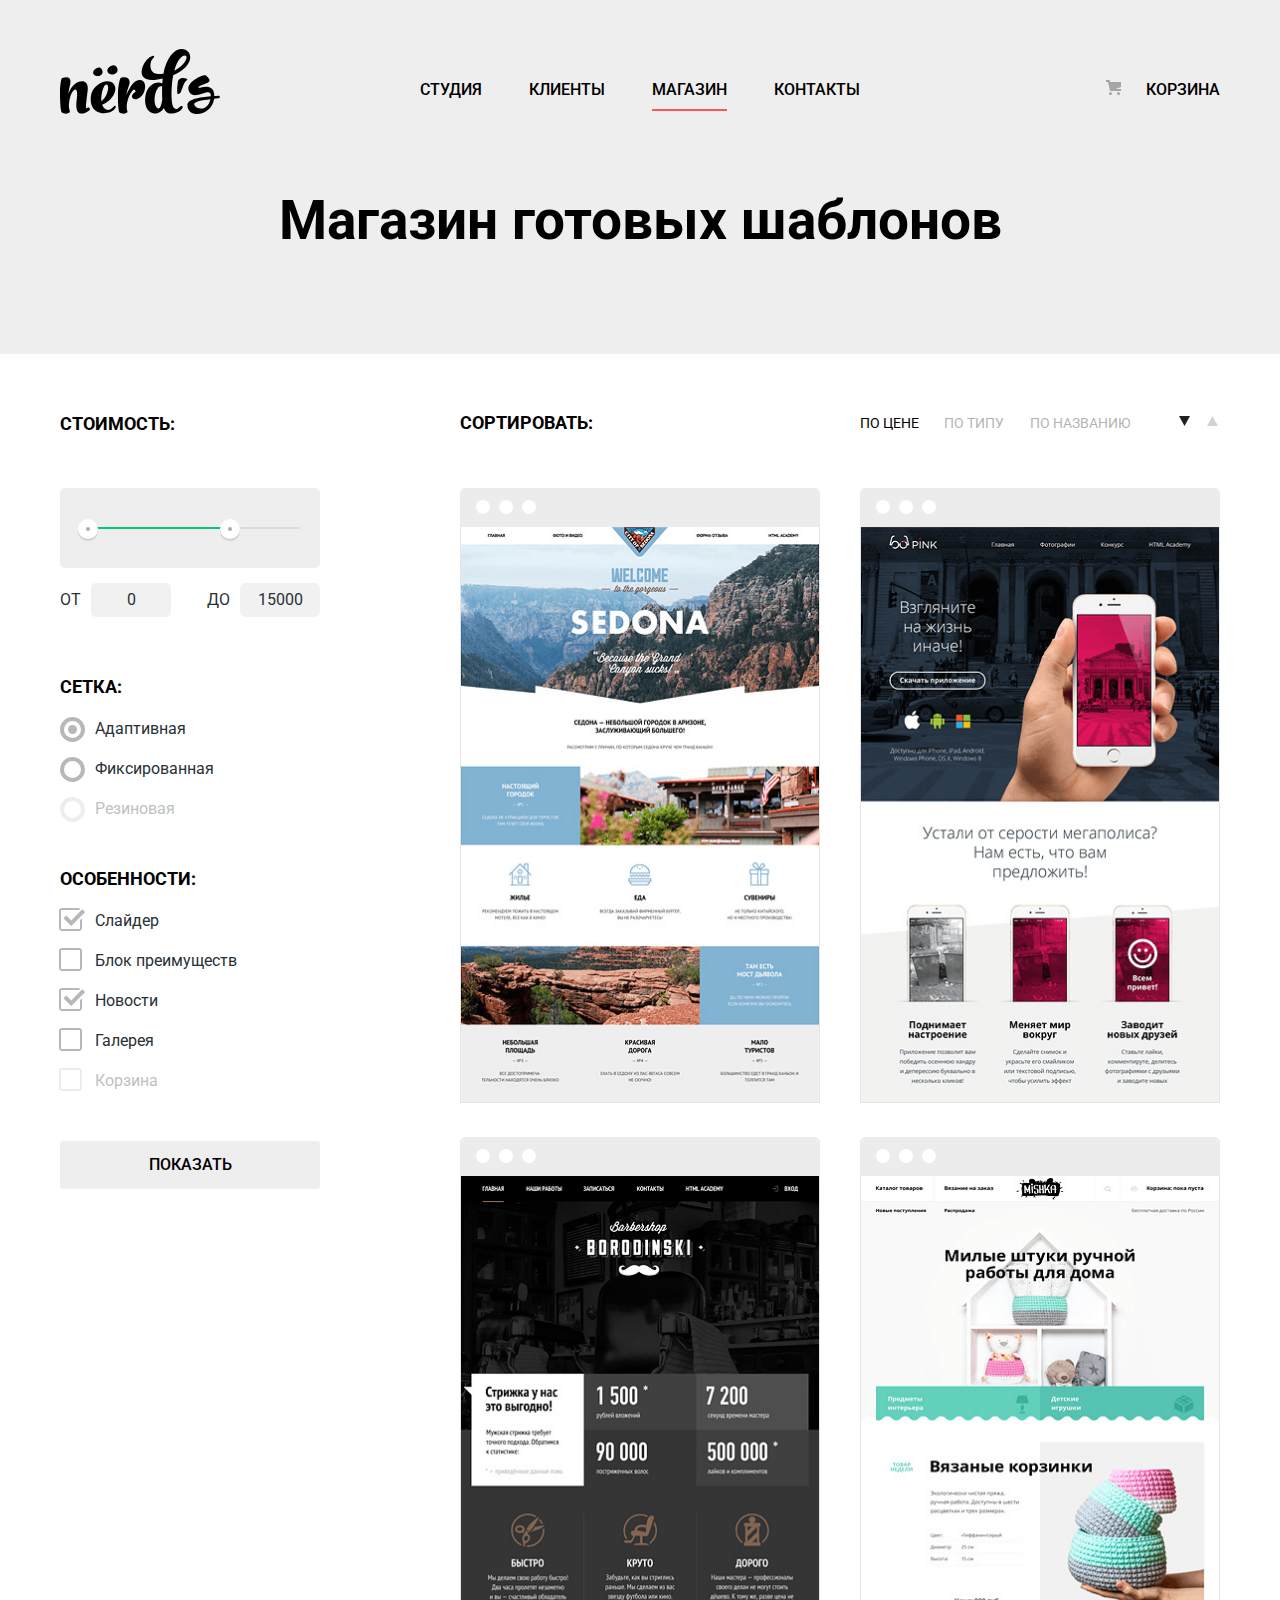
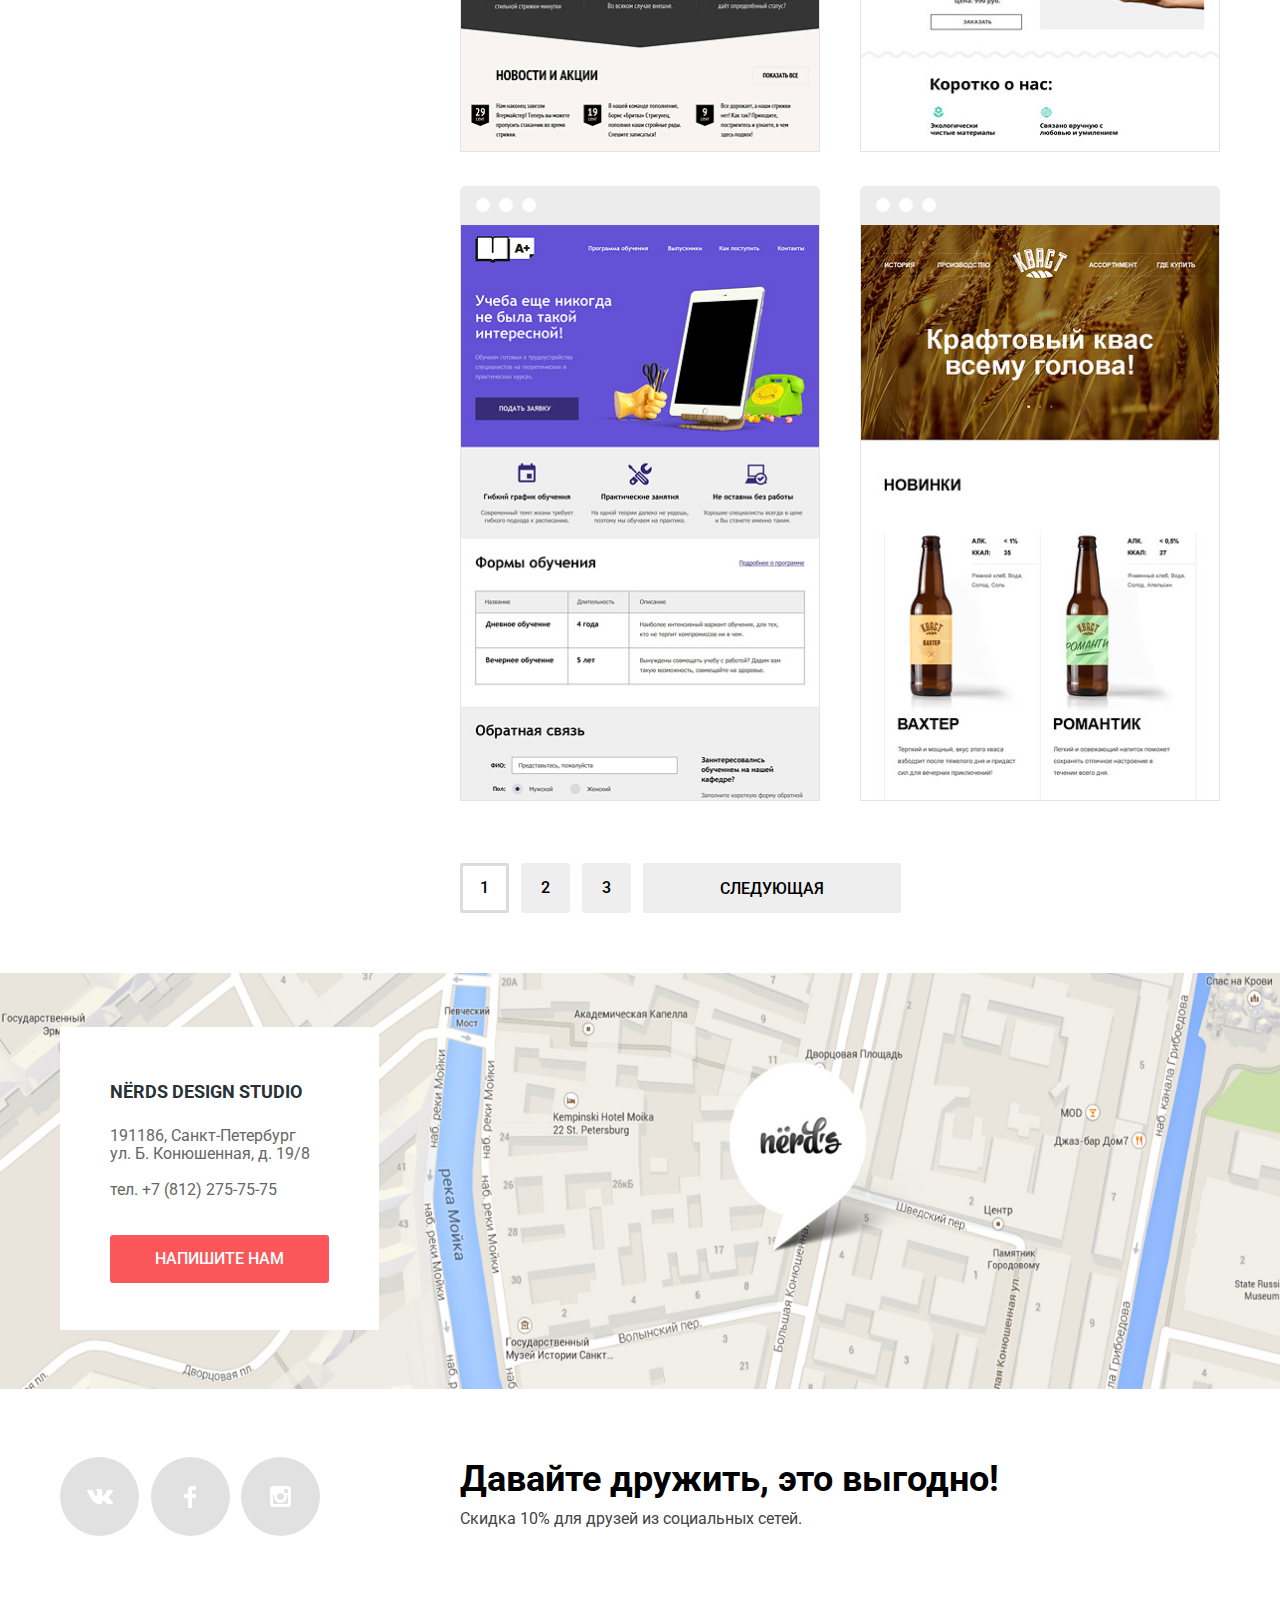
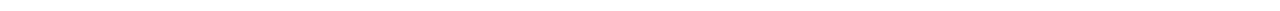
==== commit ae705efc: "Исправление ошибок. Добавил iframe" ====
--- a/catalog.html
+++ b/catalog.html
@@ -285,6 +285,7 @@
 
       <section class="main-map">
         <img src="img/footer-img/map.jpg" alt="Карта. Как нас найти?" width="1600" height="462">
+        <iframe src="https://www.google.com/maps/embed?pb=!1m18!1m12!1m3!1d1998.5991043651568!2d30.320894616143434!3d59.938794181876276!2m3!1f0!2f0!3f0!3m2!1i1024!2i768!4f13.1!3m3!1m2!1s0x4696310fca5ba729%3A0xea9c53d4493c879f!2z0JHQvtC70YzRiNCw0Y8g0JrQvtC90Y7RiNC10L3QvdCw0Y8g0YPQuy4sIDE5LCDQodCw0L3QutGCLdCf0LXRgtC10YDQsdGD0YDQsywg0KDQvtGB0YHQuNGPLCAxOTExODY!5e0!3m2!1sru!2s!4v1530309512904" width="1600" height="462" frameborder="0" style="border:0" allowfullscreen></iframe>
         <div class="address-centerer container">
           <div class="address address-catalog-page">
             <h3>Nёrds design studio</h3>
--- a/css/style.css
+++ b/css/style.css
@@ -256,7 +256,7 @@
 .main-content {
   display: flex;
   flex-direction: column;
-  margin-bottom: 81px;
+  margin-bottom: 84px;
 }
 
 .main-advantages {
@@ -341,7 +341,7 @@
   justify-content: space-between;
   margin: 0 auto;
   padding-bottom: 30px;
-  margin-bottom: 61px;
+
   padding-top: 26px;
 }
 
@@ -420,7 +420,7 @@
   margin-bottom: 40px;
 }
 
-td {
+.percentages-descrpt-td {
   padding: 20px;
   padding-left: 0px;
   padding-bottom: 20px;
@@ -455,11 +455,13 @@
   padding-top: 20px;
   padding-bottom: 20px;
   padding-left: 20px;
+  margin-top: 45px;
+  margin-bottom: 15px;
 }
 
 .main-contacts::before {
   position: absolute;
-  top: -45px;
+  top: -30px;
   left: 20px;
   content: "";
   width: 1160px;
@@ -469,7 +471,7 @@
 
 .main-contacts::after {
   position: absolute;
-  top: 137px;
+  top: 153px;
   left: 20px;
   content: "";
   width: 1160px;
@@ -480,6 +482,7 @@
 .contacts-list {
   display: flex;
   justify-content: space-between;
+  align-items: center;
   width: 1160px;
   flex-wrap: wrap;
   margin: 0;
@@ -503,6 +506,14 @@
   left: 278px;
 }
 
+.contact-item:first-of-type::before {
+  top: 5px;
+}
+
+.contact-item:nth-of-type(2)::before {
+  top: 15px;
+}
+
 .contact-item a {
   width: 100%;
   text-align: center;
@@ -529,6 +540,13 @@
   position: absolute;
   width: 100%;
   z-index: -1;
+  height: 100%;
+}
+
+iframe {
+  display: block;
+  position: absolute;
+  width: 100%;
   height: 100%;
 }
 
@@ -572,36 +590,38 @@
 
 .address p:last-of-type {
   margin: 0;
-  margin-bottom: 40px;
+  margin-bottom: 36px;
 }
 
 .address .button-width {
   width: 219px;
-  margin-right: 40px;
+  margin-right: 50px;
   margin-left: 50px;
   padding: 15px 0px;
 }
 
 .modal {
+  display: flex;
   position: fixed;
+  left: 0;
+  right: 0;
+  margin: auto;
   color: #000000;
   background-color: #ffffff;
   bottom: 80px;
-  margin: 0 auto;
   z-index: 1000;
 }
 
 .modal-write-us {
   display: none;
-  width: 765px;
-  margin: 0 auto;
+  width: 760px;
   padding: 70px 100px 84px 100px;
-  border: 1px solid transparent;
   box-shadow: 2px 2px 70px 10px #595a5a;
 }
 
 .modal-show {
-  display: block;
+  display: flex;
+  flex-direction: column;
 }
 
 .modal-write-us h2 {
@@ -726,6 +746,7 @@
   width: 260px;
   display: flex;
   justify-content: space-between;
+  flex-wrap: wrap;
   padding: 0px;
   text-decoration: none;
   list-style-type: none;
@@ -741,6 +762,11 @@
   border-radius: 50%;
 }
 
+.social-item li:not(:nth-of-type(3n)) {
+  margin-right: 10px;
+  margin-bottom: 10px;
+}
+
 .social-item .radius-button:hover {
   background-color: #e74246;
 }
@@ -756,7 +782,7 @@
 
 .be-friend {
   width: 760px;
-  padding-top: 7px;
+  padding-top: 4px;
 }
 
 .be-friend b {
@@ -1309,6 +1335,7 @@
 
 .pages {
   display: flex;
+  flex-wrap: wrap;
   width: 760px;
   min-height: 50px;
   margin: 0;
@@ -1318,14 +1345,13 @@
 
 .pages li {
   display: flex;
-  width: 50px;
+  min-width: 50px;
   min-height: 50px;
   margin: 0;
   margin-right: 11px;
 }
 
 .pages a {
-  display: flex;
   color: #000000;
   text-transform: uppercase;
   text-decoration: none;
@@ -1334,7 +1360,6 @@
 }
 
 .page-button {
-  width: 50px;
   padding: 16px 20px 14px 20px;
   background-color: #eeeeee;
   border-radius: 2px;
@@ -1366,7 +1391,6 @@
 }
 
 .page-next {
-  width: 260px;
   padding: 17px 77px 14px 77px;
 }
 
@@ -1401,6 +1425,10 @@
   margin-top: 68px;
 }
 
+.be-friend-catalog-page {
+  padding-top: 4px;
+}
+
 .be-friend-catalog-page p{
-  margin-top: 8px;
-}
+  margin-top: 10px;
+}
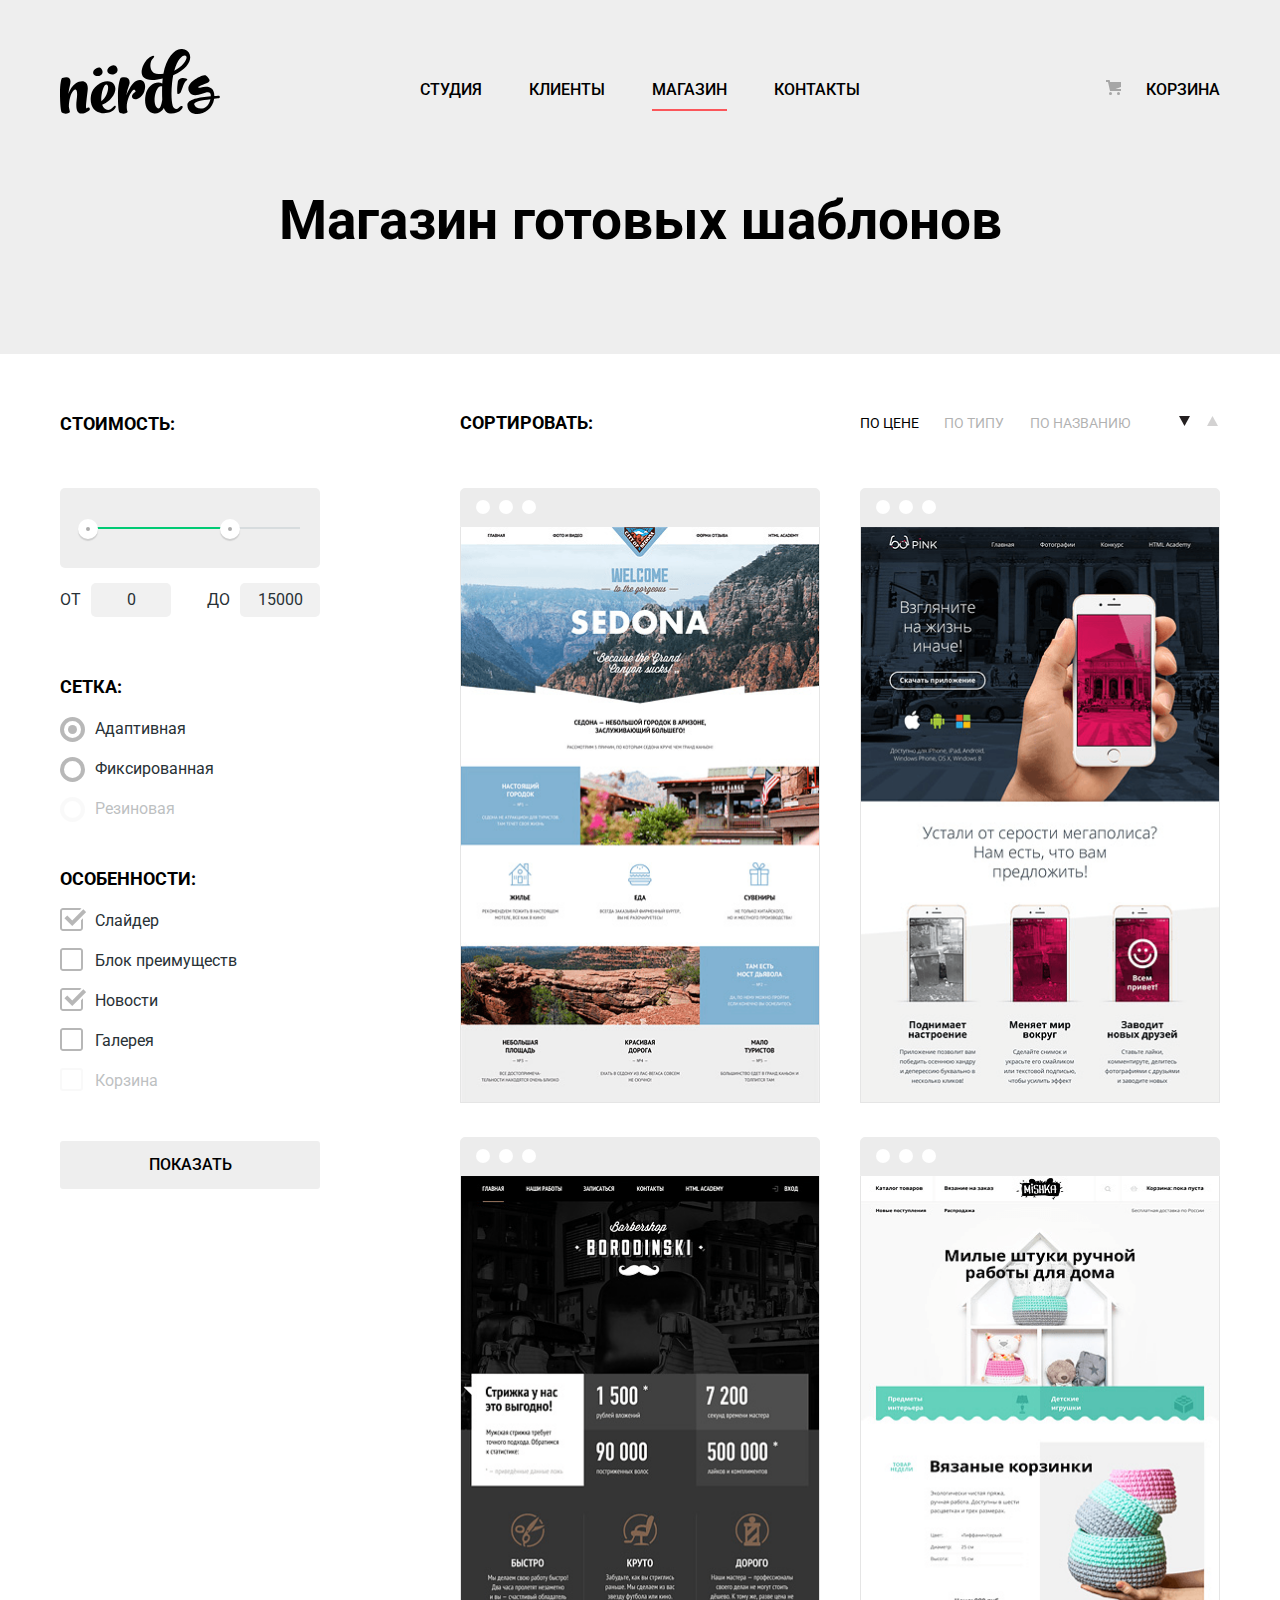
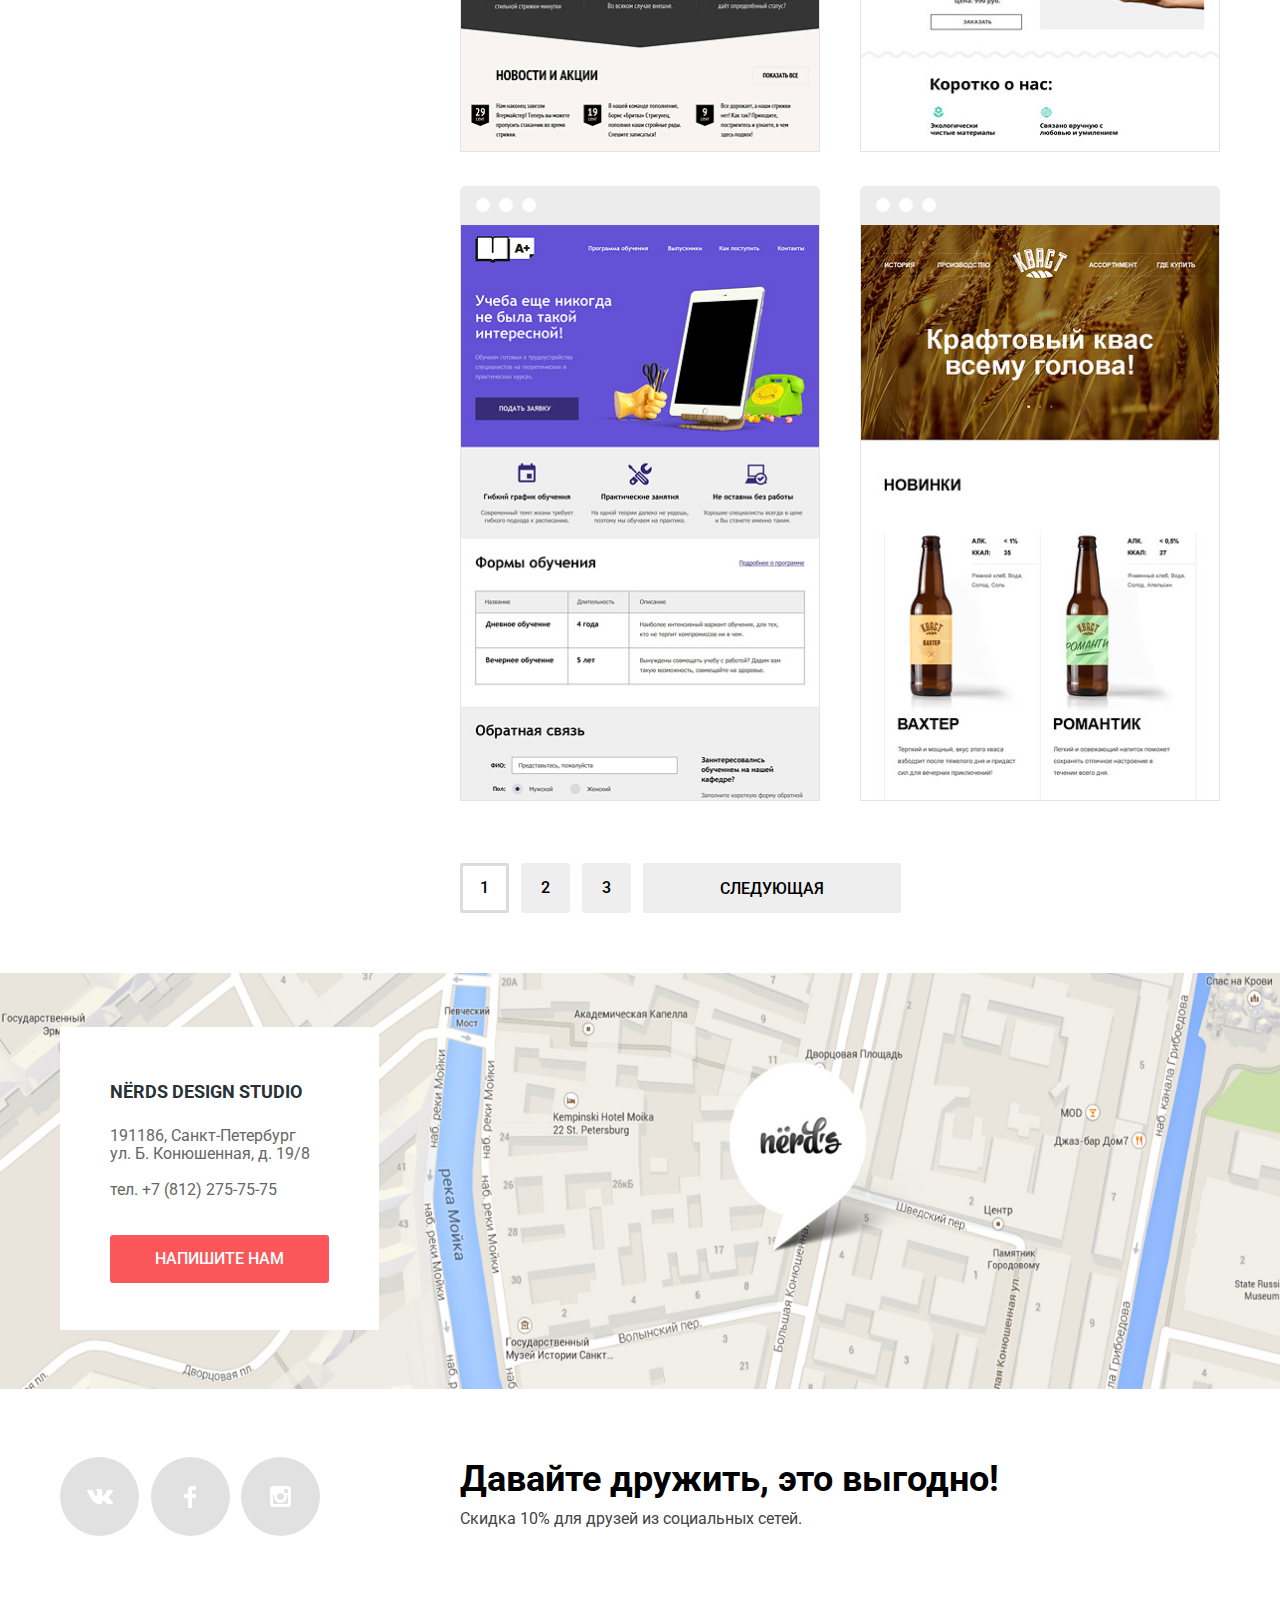
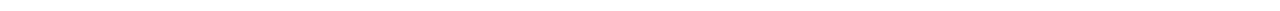
==== commit 9e657f60: "Подгон под критерии, добавление минифицированных файлов" ====
--- a/catalog.html
+++ b/catalog.html
@@ -5,27 +5,34 @@
     <title>HTML Academy: Нёрдс</title>
     <link href="https://fonts.googleapis.com/css?family=Roboto:400,500,700" rel="stylesheet">
     <link href="css/normalize.css" rel="stylesheet">
-    <link href="css/style.css" rel="stylesheet">
+    <link href="css/minify-css.css" rel="stylesheet">
   </head>
   <body class="catalog-page">
     <header class="header-main">
       <nav class="header-nav container">
-        <a class="header-logo" href="index.html">
+        <a class="header-logo no-underline" href="index.html">
           <img src="svg/header-svg/nerds-logo.svg" width="160" height="65" alt="Логотип Nerd's" class="logo">
         </a>
-        <ul class="navigation-list">
-          <li class="navigation-item"><a class="navigation-link" href="index.html">Студия</a></li>
-          <li class="navigation-item"><a class="navigation-link" href="clients.html">Клиенты</a></li>
-          <li class="navigation-item"><a class="navigation-link current-link" href="catalog.html">Магазин</a></li>
-          <li class="navigation-item"><a class="navigation-link" href="contacts.html">Контакты</a></li>
+        <ul class="navigation-list no-margin">
+          <li class="navigation-item">
+            <a class="navigation-link no-underline" href="index.html">Студия</a>
+          </li>
+          <li class="navigation-item">
+            <a class="navigation-link no-underline" href="clients.html">Клиенты</a>
+          </li>
+          <li class="navigation-item">
+            <a class="navigation-link current-link no-underline" href="catalog.html">Магазин</a>
+          </li>
+          <li class="navigation-item">
+            <a class="navigation-link no-underline" href="contacts.html">Контакты</a>
+          </li>
         </ul>
-        <ul class="basket-list">
-          <li class="basket-item"><a class="navigation-link basket" href="basket.html">Корзина</a></li>
+        <ul class="basket-list no-margin">
+          <li class="basket-item"><a class="navigation-link basket-link no-underline" href="basket.html">Корзина</a></li>
         </ul>
       </nav>
       <h1 class="header-h1">Магазин готовых шаблонов</h1>
     </header>
-
     <main class="main-content container">
       <section class="filter">
         <h2 class="visually-hidden">Фильтр</h2>
@@ -48,25 +55,22 @@
           </fieldset>
           <fieldset class="radio-list">
             <legend>Сетка:</legend>
-            <ul class="radio-item">
+            <ul class="radio-item no-margin">
               <li class="filter-radio">
                 <label class="radio-container">
                   <input class="visually-hidden" type="radio" name="filter-group" id="adaptive-id" checked>
-                  <span class="radio-indicator"></span>
                   <span class="name-network">Адаптивная</span>
                 </label>
               </li>
               <li class="filter-radio">
                 <label class="radio-container">
                   <input class="visually-hidden" type="radio" name="filter-group" id="fixed-id">
-                  <span class="radio-indicator"></span>
                   <span class="name-network">Фиксированная</span>
                 </label>
               </li>
               <li class="filter-radio">
                 <label class="radio-container">
                   <input class="visually-hidden" type="radio" name="filter-group" id="rubber-id" disabled>
-                  <span class="radio-indicator"></span>
                   <span class="name-network">Резиновая</span>
                 </label>
               </li>
@@ -74,39 +78,34 @@
           </fieldset>
           <fieldset class="checkbox-list">
             <legend>Особенности:</legend>
-            <ul class="checkbox-item">
+            <ul class="checkbox-item no-margin">
               <li class="filter-checkbox">
                 <label class="checkbox-container">
                   <input class="visually-hidden" type="checkbox" name="slider" id="slider-id" checked>
-                  <span class="checkbox-indicator"></span>
                   <span class="name-hand">Слайдер</span>
                 </label>
               </li>
               <li class="filter-checkbox">
                 <label class="checkbox-container">
                   <input class="visually-hidden" type="checkbox" name="advantage-block" id="advantage-block-id">
-                  <span class="checkbox-indicator"></span>
                   <span class="name-hand">Блок преимуществ</span>
                 </label>
               </li>
               <li class="filter-checkbox">
                 <label class="checkbox-container">
                   <input class="visually-hidden" type="checkbox" name="tidings" id="tidings-id" checked>
-                  <span class="checkbox-indicator"></span>
                   <span class="name-hand">Новости</span>
                 </label>
               </li>
               <li class="filter-checkbox">
                 <label class="checkbox-container">
                   <input class="visually-hidden" type="checkbox" name="gallery" id="gallery-id">
-                  <span class="checkbox-indicator"></span>
                   <span class="name-hand">Галерея</span>
                 </label>
               </li>
               <li class="filter-checkbox">
                 <label class="checkbox-container">
                   <input class="visually-hidden" type="checkbox" name="chip-basket" id="chip-basket-id" disabled>
-                  <span class="checkbox-indicator"></span>
                   <span class="name-hand">Корзина</span>
                 </label>
               </li>
@@ -115,35 +114,34 @@
           <button class="button button-show" type="submit">Показать</button>
         </form>
       </section>
-
       <div class="templates-wrapper">
         <section class="sort">
           <h2 class="visually-hidden">Сортировка товара</h2>
           <b>Сортировать:</b>
           <div class="sort-container">
-            <ul class="sort-by-class">
+            <ul class="sort-by-class no-margin">
               <li class="sort-item">
-                <a href="#" class="sort-item-active">По цене</a>
+                <a href="#" class="sort-item-active no-underline">По цене</a>
               </li>
               <li class="sort-item">
-                <a href="#">По типу</a>
+                <a href="#" class="no-underline">По типу</a>
               </li>
               <li class="sort-item">
-                <a href="#">По названию</a>
+                <a href="#" class="no-underline">По названию</a>
               </li>
             </ul>
-            <ul class="sort-by-arrow">
+            <ul class="sort-by-arrow no-margin">
               <li>
-                <a href="#" class="arrow-down arrow-active">
-                  <span class="visually-hidden">↓</span>
+                <a href="#" class="arrow-down arrow-active no-underline">
+                  <span class="visually-hidden">Стрелка вниз</span>
                   <svg xmlns="http://www.w3.org/2000/svg" width="11" height="10" viewBox="0 0 11 10">
                     <path fill="#231F20" d="M5.5 10L0 0h11"/>
                   </svg>
                 </a>
               </li>
               <li>
-                <a href="#" class="arrow-up">
-                  <span class="visually-hidden">↑</span>
+                <a href="#" class="arrow-up no-underline">
+                  <span class="visually-hidden">Стрелка вверх</span>
                   <svg xmlns="http://www.w3.org/2000/svg" width="11" height="10" viewBox="0 0 11 10">
                     <path fill="#231F20" d="M5.5 0L0 10h11z"/>
                   </svg>
@@ -152,14 +150,12 @@
             </ul>
           </div>
         </section>
-
         <section class="templates">
           <h2 class="visually-hidden">Шаблоны</h2>
-          <ul class="project-screen">
-
-            <li class="project-item">
-              <div class="browser">
-                <ul class="dot-list">
+          <ul class="project-screen no-margin">
+            <li class="project-item">
+              <div class="browser">
+                <ul class="dot-list no-margin">
                   <li></li>
                   <li></li>
                   <li></li>
@@ -167,17 +163,18 @@
               </div>
               <img src="img/catalog-img/img-sedona.png" alt="Sedona" width="360" height="576">
               <div class="description-hover">
-                <h3><a href="#">Sedona</a></h3>
+                <h3>
+                  <a href="#" class="no-underline">Sedona</a>
+                </h3>
                 <p class="description-info">Информационный сайт<br> для туристов</p>
                 <p class="price-item">
-                  <a class="button button-bg" href="#">9 900 Руб.</a>
-                </p>
-              </div>
-            </li>
-
-            <li class="project-item">
-              <div class="browser">
-                <ul class="dot-list">
+                  <a class="button button-bg no-underline" href="#">9 900 Руб.</a>
+                </p>
+              </div>
+            </li>
+            <li class="project-item">
+              <div class="browser">
+                <ul class="dot-list no-margin">
                   <li></li>
                   <li></li>
                   <li></li>
@@ -185,17 +182,18 @@
               </div>
               <img src="img/catalog-img/img-pink.png" alt="Pink-App" width="360" height="576">
               <div class="description-hover">
-                <h3><a href="#">Pink App</a></h3>
+                <h3>
+                  <a href="#" class="no-underline">Pink App</a>
+                </h3>
                 <p class="description-info">Продуктовый лендинг приложения для iOS и Android</p>
                 <p class="price-item">
-                  <a class="button button-bg" href="#">9 900 Руб.</a>
-                </p>
-              </div>
-            </li>
-
-            <li class="project-item">
-              <div class="browser">
-                <ul class="dot-list">
+                  <a class="button button-bg no-underline" href="#">9 900 Руб.</a>
+                </p>
+              </div>
+            </li>
+            <li class="project-item">
+              <div class="browser">
+                <ul class="dot-list no-margin">
                   <li></li>
                   <li></li>
                   <li></li>
@@ -203,17 +201,18 @@
               </div>
               <img src="img/catalog-img/img-barbershop.png" alt="Borodinski" width="360" height="576">
               <div class="description-hover">
-                <h3><a href="#">Barbershop</a></h3>
+                <h3>
+                  <a href="#" class="no-underline">Barbershop</a>
+                </h3>
                 <p class="description-info">Сайт салона красоты.<br> Для мужчин, да.</p>
                 <p class="price-item">
-                  <a class="button button-bg" href="#">9 900 Руб.</a>
-                </p>
-              </div>
-            </li>
-
-            <li class="project-item">
-              <div class="browser">
-                <ul class="dot-list">
+                  <a class="button button-bg no-underline" href="#">9 900 Руб.</a>
+                </p>
+              </div>
+            </li>
+            <li class="project-item">
+              <div class="browser">
+                <ul class="dot-list no-margin">
                   <li></li>
                   <li></li>
                   <li></li>
@@ -221,17 +220,18 @@
               </div>
               <img src="img/catalog-img/img-mishka.png" alt="Mishka" width="360" height="576">
               <div class="description-hover">
-                <h3><a href="#">Mishka</a></h3>
+                <h3>
+                  <a href="#" class="no-underline">Mishka</a>
+                </h3>
                 <p class="description-info">Интернет-магазин<br> вязаных игрушек</p>
                 <p class="price-item">
-                  <a class="button button-bg" href="#">9 900 Руб.</a>
-                </p>
-              </div>
-            </li>
-
-            <li class="project-item">
-              <div class="browser">
-                <ul class="dot-list">
+                  <a class="button button-bg no-underline" href="#">9 900 Руб.</a>
+                </p>
+              </div>
+            </li>
+            <li class="project-item">
+              <div class="browser">
+                <ul class="dot-list no-margin">
                   <li></li>
                   <li></li>
                   <li></li>
@@ -239,17 +239,18 @@
               </div>
               <img src="img/catalog-img/img-aplus.png" alt="A Plus" width="360" height="576">
               <div class="description-hover">
-                <h3><a href="#">A Plus</a></h3>
+                <h3>
+                  <a href="#" class="no-underline">A Plus</a>
+                </h3>
                 <p class="description-info">Лендинг курсов повышения квалификации</p>
                 <p class="price-item">
-                  <a class="button button-bg" href="#"><b>9 900 Руб.</b></a>
-                </p>
-              </div>
-            </li>
-
-            <li class="project-item">
-              <div class="browser">
-                <ul class="dot-list">
+                  <a class="button button-bg no-underline" href="#"><b>9 900 Руб.</b></a>
+                </p>
+              </div>
+            </li>
+            <li class="project-item">
+              <div class="browser">
+                <ul class="dot-list no-margin">
                   <li></li>
                   <li></li>
                   <li></li>
@@ -257,35 +258,40 @@
               </div>
               <img src="img/catalog-img/img-kvast.png" alt="Кваст" width="360" height="576">
               <div class="description-hover">
-                <h3><a href="#">Кваст</a></h3>
+                <h3>
+                  <a href="#" class="no-underline">Кваст</a>
+                </h3>
                 <p class="description-info">Промо-сайт производителя крафтового кваса</p>
                 <p class="price-item">
-                  <a class="button button-bg" href="#">9 900 Руб.</a>
+                  <a class="button button-bg no-underline" href="#">9 900 Руб.</a>
                 </p>
               </div>
             </li>
           </ul>
         </section>
-
         <section class="main-pages">
           <h2 class="visually-hidden">Страницы</h2>
-          <ul class="pages">
-            <li><a class="page-button page-1 page-current" href="/1">1</a></li>
-            <li><a class="page-button page-2" href="/2">2</a></li>
-            <li><a class="page-button page-3" href="/3">3</a></li>
-            <li><a class="page-button page-next" href="#">Следующая</a></li>
+          <ul class="pages no-margin">
+            <li>
+              <a class="page-button page-1 page-current no-underline" href="/1">1</a>
+            </li>
+            <li>
+              <a class="page-button page-2 no-underline" href="/2">2</a>
+            </li>
+            <li>
+              <a class="page-button page-3 no-underline" href="/3">3</a>
+            </li>
+            <li>
+              <a class="page-button page-next no-underline" href="#">Следующая</a>
+            </li>
           </ul>
         </section>
       </div>
     </main>
-
-
-
     <footer class="footer-main">
-
       <section class="main-map">
         <img src="img/footer-img/map.jpg" alt="Карта. Как нас найти?" width="1600" height="462">
-        <iframe src="https://www.google.com/maps/embed?pb=!1m18!1m12!1m3!1d1998.5991043651568!2d30.320894616143434!3d59.938794181876276!2m3!1f0!2f0!3f0!3m2!1i1024!2i768!4f13.1!3m3!1m2!1s0x4696310fca5ba729%3A0xea9c53d4493c879f!2z0JHQvtC70YzRiNCw0Y8g0JrQvtC90Y7RiNC10L3QvdCw0Y8g0YPQuy4sIDE5LCDQodCw0L3QutGCLdCf0LXRgtC10YDQsdGD0YDQsywg0KDQvtGB0YHQuNGPLCAxOTExODY!5e0!3m2!1sru!2s!4v1530309512904" width="1600" height="462" frameborder="0" style="border:0" allowfullscreen></iframe>
+        <iframe src="https://www.google.com/maps/embed?pb=!1m18!1m12!1m3!1d1998.5991043651568!2d30.320894616143434!3d59.938794181876276!2m3!1f0!2f0!3f0!3m2!1i1024!2i768!4f13.1!3m3!1m2!1s0x4696310fca5ba729%3A0xea9c53d4493c879f!2z0JHQvtC70YzRiNCw0Y8g0JrQvtC90Y7RiNC10L3QvdCw0Y8g0YPQuy4sIDE5LCDQodCw0L3QutGCLdCf0LXRgtC10YDQsdGD0YDQsywg0KDQvtGB0YHQuNGPLCAxOTExODY!5e0!3m2!1sru!2s!4v1530309512904" width="1600" height="462" style="border:0" allowfullscreen></iframe>
         <div class="address-centerer container">
           <div class="address address-catalog-page">
             <h3>Nёrds design studio</h3>
@@ -293,19 +299,19 @@
               191186, Санкт-Петербург<br>
               ул. Б. Конюшенная, д. 19/8<br>
             </p>
-            <p>тел. <a name="communications" class="telephone">+7 (812) 275-75-75</a></p>
-            <a class="button button-width open-popup" href="write-us.html">Напишите нам</a>
+            <p>тел. <a name="communications" class="telephone no-underline">+7 (812) 275-75-75</a></p>
+            <a class="button button-width open-popup no-underline" href="write-us.html">Напишите нам</a>
           </div>
           <section class="modal modal-write-us container">
             <h2>Напишите нам</h2>
             <form class="write-us-form" action="https://echo.htmlacademy.ru" method="post">
               <div class="wrapper-row">
                 <p>
-                  <label for="login-id">Ваше имя:</label><br>
+                  <label for="login-id">Ваше имя:</label>
                   <input type="text" name="login" id="login-id" pattern="^[А-Яа-яЁё\s]+$" placeholder="Имя Фамилия">
                 </p>
                 <p>
-                  <label for="email-id">Ваш e-mail:</label><br>
+                  <label for="email-id">Ваш e-mail:</label>
                   <input type="email" name="email" id="email-id" placeholder="email@example.com">
                 </p>
               </div>
@@ -320,15 +326,13 @@
             </form>
           </section>
         </div>
-
       </section>
-
       <section class="footer-social-media container">
         <h2 class="visually-hidden">Мы в социальных сетях</h2>
         <div class="social">
-          <ul class="social-item">
-            <li>
-              <a class="radius-button button-vk" href="https://vk.com/htmlacademy">
+          <ul class="social-item no-margin">
+            <li>
+              <a class="radius-button button-vk no-underline" href="https://vk.com/htmlacademy">
                 <span class="visually-hidden">Вконтакте</span>
                 <svg xmlns="http://www.w3.org/2000/svg" width="26" height="15" viewBox="0 0 26 15">
                   <path fill="#FFF" d="M16.138 11.51c.956-.309 2.18 2.04 3.483 2.939.978.681 1.727.534 1.727.534l3.473-.05s1.815-.112.957-1.554c-.071-.12-.503-1.069-2.585-3.022-2.177-2.043-1.882-1.712.739-5.244 1.597-2.153 2.236-3.468 2.036-4.028-.192-.539-1.365-.399-1.365-.399L20.69.713c-.381.001-.704.119-.851.515-.003.004-.621 1.666-1.445 3.079-1.741 2.989-2.436 3.148-2.724 2.961-.661-.433-.494-1.737-.494-2.664 0-2.897.432-4.105-.846-4.417-.427-.104-.739-.172-1.828-.182-1.392-.021-2.574 0-3.244.329-.445.223-.786.712-.579.74.26.035.843.16 1.155.586.401.552.389 1.789.389 1.789s.229 3.411-.54 3.834c-.528.29-1.25-.302-2.803-3.016-.793-1.388-1.392-2.922-1.392-2.922s-.116-.285-.326-.441c-.25-.185-.6-.244-.6-.244L.848.684S.29.7.085.946c-.182.218-.015.668-.015.668s2.909 6.881 6.203 10.347c3.02 3.182 6.452 2.971 6.452 2.971h1.555s.469-.054.709-.312c.224-.24.214-.691.214-.691s-.031-2.109.935-2.419z"/>
@@ -336,7 +340,7 @@
               </a>
             </li>
             <li>
-              <a class="radius-button button-facebook" href="#">
+              <a class="radius-button button-facebook no-underline" href="#">
                 <span class="visually-hidden">Фейсбук</span>
                 <svg xmlns="http://www.w3.org/2000/svg" width="12" height="22" viewBox="0 0 12 22">
                   <path fill="#FFF" d="M12 4V0H8a4 4 0 0 0-4 4v4H0v4h4v10h4V12h4V8H8V4h4z"/>
@@ -344,7 +348,7 @@
               </a>
             </li>
             <li>
-              <a class="radius-button button-instagram" href="#">
+              <a class="radius-button button-instagram no-underline" href="#">
                 <span class="visually-hidden">Инстраграм</span>
                 <svg xmlns="http://www.w3.org/2000/svg" width="21" height="21" viewBox="0 0 21 21">
                   <path fill="#FFF" d="M18 0H3C1.35 0 0 1.35 0 3v15c0 1.65 1.35 3 3 3h15c1.65 0 3-1.35 3-3V3c0-1.65-1.35-3-3-3zm-7.5 7c1.93 0 3.5 1.57 3.5 3.5S12.43 14 10.5 14 7 12.43 7 10.5 8.57 7 10.5 7zM18 18H3V9h1.181A6.504 6.504 0 0 0 4 10.5a6.5 6.5 0 1 0 13 0 6.45 6.45 0 0 0-.181-1.5H18v9zm0-11h-4V3h4v4z"/>
@@ -359,30 +363,6 @@
         </div>
       </section>
     </footer>
-    <script>
-      var button_open = document.querySelector(".open-popup");
-      var popup = document.querySelector(".modal-write-us");
-      var button_close = document.querySelector(".button-close");
-      var form = popup.querySelector("form");
-      var login = popup.querySelector([name="login"]);
-      var email = popup.querySelector([name="comment"]);
-
-      button_open.addEventListener("click", function (evt) {
-        evt.preventDefault();
-        popup.classList.add("modal-show");
-      });
-
-      button_close.addEventListener("click", function (evt) {
-        evt.preventDefault();
-        popup.classList.remove("modal-show");
-      });
-
-      form.addEventListener("submit", function(evt) {
-        evt.preventDefault();
-        console.log(login.value);
-        console.log(email.value);
-      });
-
-    </script>
+    <script src="js/minify-js.js"></script>
   </body>
 </html>
--- a/css/minify-css.css
+++ b/css/minify-css.css
@@ -0,0 +1 @@
+body{margin:0;padding:0;font-family:"Roboto","Arial",sans-serif;font-size:16px;line-height:24px;font-weight:400;color:#283136;background-color:#fff}.no-margin{margin:0}.no-underline{text-decoration:none}.header-main{background-color:#eee;margin-bottom:78px}.container{width:1160px;padding:0 20px}.visually-hidden{display:none}.button{display:block;width:240px;padding:13px 0;line-height:18px;color:#fff;text-transform:uppercase;text-align:center;text-decoration:none;background-color:#fb565a;border-radius:3px;font-weight:500;border:none}.button:hover,.button:focus{background-color:#e74246}.button:active{color:rgba(255,255,255,.3);background-color:#d7373b;-webkit-box-shadow:0 3px rgba(0,0,0,.1) inset;box-shadow:0 3px rgba(0,0,0,.1) inset}.header-nav{display:-webkit-box;display:-ms-flexbox;display:flex;-webkit-box-pack:justify;-ms-flex-pack:justify;justify-content:space-between;margin:0 auto;padding-top:49px;margin-bottom:7px}.header-logo{width:165px;height:65px;display:-webkit-box;display:-ms-flexbox;display:flex}.navigation-list{width:440px;padding:0;padding-top:10px;padding-left:35px;margin-bottom:9px;display:-webkit-box;display:-ms-flexbox;display:flex;-webkit-box-pack:justify;-ms-flex-pack:justify;justify-content:space-between;-webkit-box-align:end;-ms-flex-align:end;align-items:flex-end;-ms-flex-wrap:wrap;flex-wrap:wrap}.navigation-item,.basket-item{list-style-type:none;margin:0}.navigation-item a,.basket-item a{color:#000;text-transform:uppercase;font-weight:500;line-height:30px}.basket-list{width:160px;display:-webkit-box;display:-ms-flexbox;display:flex;-webkit-box-pack:end;-ms-flex-pack:end;justify-content:flex-end;-webkit-box-align:end;-ms-flex-align:end;align-items:flex-end;margin-bottom:9px}.basket-link::before{content:url(../svg/header-svg/cart-icon.svg);width:15px;height:15px;padding-right:25px}.navigation-item .navigation-link:hover,.basket-item .navigation-link:hover{color:#fb565a}.navigation-item .navigation-link:active,.basket-item .navigation-link:active{color:rgba(0,0,0,.3)}.navigation-item .current-link{border-bottom:2px solid #fb565a;padding-bottom:10px}.radio-input{width:1160px;margin:0 auto;padding:0;-webkit-box-sizing:border-box;box-sizing:border-box}.slider{margin:0 auto;position:relative;background-color:#eee}.slider-controls{position:absolute;left:50%;bottom:93px;z-index:100;width:160px;height:30px;text-align:center;font-size:0;-webkit-transform:translateX(-50%);-ms-transform:translateX(-50%);transform:translateX(-50%)}.slider-controls label{position:relative;display:inline-block;width:18px;height:18px;padding:8px;border-radius:50%;cursor:pointer}.slider-controls label::after{content:"";position:absolute;top:8px;left:8px;z-index:1;width:18px;height:18px;background:#fff;border-radius:50%}.slider-list{margin:0;padding:0;list-style:none}.slider-item{display:none;padding:71px 0 79px 0}.slider-item:nth-child(1){background:#eee url(../img/header-img/slide1.png) no-repeat 93% 11px}.slider-item:nth-child(2){background:#eee url(../img/header-img/slide2.png) no-repeat 100% 0}.slider-item:nth-child(3){background:#eee url(../img/header-img/slide3.png) no-repeat 100% 20px}.product1:checked~.slider-list .slider-item:nth-child(1){display:block}.product2:checked~.slider-list .slider-item:nth-child(2){display:block}.product3:checked~.slider-list .slider-item:nth-child(3){display:block}.product1:checked~.slider-controls .slider-controls-item--1::before,.product2:checked~.slider-controls .slider-controls-item--2::before,.product3:checked~.slider-controls .slider-controls-item--3::before{content:"";position:absolute;left:50%;top:50%;z-index:2;width:4px;height:4px;margin:-4px;background-color:inherit;border:2px solid #c1c1c1;border-radius:50%}.slider-item h3{max-width:600px;margin:0;margin-bottom:27px;font-size:55px;line-height:55px;font-weight:500;color:#000}.slider-item p{max-width:430px;margin:0;margin-bottom:40px}.slider-item .button-width{padding:16px 0}.main-content{display:-webkit-box;display:-ms-flexbox;display:flex;-webkit-box-orient:vertical;-webkit-box-direction:normal;-ms-flex-direction:column;flex-direction:column;margin-bottom:84px}.main-advantages{display:-webkit-box;display:-ms-flexbox;display:flex;margin:0 auto;margin-bottom:58px}.advantages-list{width:1100px;display:-webkit-box;display:-ms-flexbox;display:flex;-webkit-box-pack:justify;-ms-flex-pack:justify;justify-content:space-between;padding:0;list-style-type:none;margin-bottom:0;-ms-flex-wrap:wrap;flex-wrap:wrap}.advantages-item{width:300px;padding-top:150px;margin-bottom:20px}.item-1{background:#fff url(../img/index-img/illustration-1.jpg) no-repeat}.item-2{background:#fff url(../img/index-img/illustration-2.jpg) no-repeat}.item-2 .button{background-color:#00ca74}.item-2 .button:hover{background-color:#00aa62}.item-3{background:#fff url(../img/index-img/illustration-3.jpg) no-repeat}.item-3 .button{background-color:#efc84a}.item-3 .button:hover{background-color:#e5a722}.advantages-item h3{color:#000;font-size:24px;font-weight:700;line-height:30px;text-transform:uppercase;margin-top:22px;text-align:left;margin-bottom:16px}.advantages-item p{margin-top:0;margin-bottom:35px;vertical-align:bottom}.advantages-item .button-width{width:160px;padding:16px 0}.about-us-wrapper{position:relative;display:-webkit-box;display:-ms-flexbox;display:flex;-webkit-box-orient:horizontal;-webkit-box-direction:normal;-ms-flex-direction:row;flex-direction:row;-webkit-box-pack:justify;-ms-flex-pack:justify;justify-content:space-between;margin:0 auto;padding-bottom:30px;padding-top:26px}.about-us-wrapper::before{position:absolute;top:0;content:"";width:1160px;height:2px;background-color:#eee}.main-about-us{width:660px;display:-webkit-box;display:-ms-flexbox;display:flex;-webkit-box-orient:vertical;-webkit-box-direction:normal;-ms-flex-direction:column;flex-direction:column;margin-top:26px}.tagline{color:#000;font-size:45px;line-height:45px;font-weight:500;margin-bottom:18px;margin-top:23px}.main-about-us h3{font-size:16px;color:#000;text-transform:uppercase;font-weight:700;margin-top:23px;margin-bottom:23px}.order-criteria{padding-left:35px;list-style-type:none}.order-criteria li{position:relative;margin-bottom:25px}.order-criteria li::before{position:absolute;width:25px;height:2px;background-color:#fb565a;content:"";top:10px;left:-35px}.main-statistics{width:360px;display:-webkit-box;display:-ms-flexbox;display:flex;-webkit-box-orient:vertical;-webkit-box-direction:normal;-ms-flex-direction:column;flex-direction:column;margin-top:15px;padding-top:245px;background:#fff url(../img/index-img/nerds-illustration.png) no-repeat}.main-statistics table{width:360px}.main-statistics caption{color:#000;font-weight:700;text-transform:uppercase;margin-bottom:40px}.percentages-descrpt-td{padding:20px;padding-left:0;padding-bottom:20px;padding-top:0}.percentages{color:#000;line-height:45px;font-size:45px;font-weight:700}.percentages td{width:100%;padding-bottom:15px}.percentages sup{font-size:28px;margin-left:-3px}.descrpt-row td{line-height:18px;padding-top:0}.main-contacts{position:relative;margin:0 auto;padding-top:20px;padding-bottom:20px;padding-left:20px;margin-top:45px;margin-bottom:15px}.main-contacts::before{position:absolute;top:-30px;left:20px;content:"";width:1160px;height:2px;background-color:#eee}.main-contacts::after{position:absolute;top:153px;left:20px;content:"";width:1160px;height:2px;background-color:#eee}.contacts-list{display:-webkit-box;display:-ms-flexbox;display:flex;-webkit-box-pack:justify;-ms-flex-pack:justify;justify-content:space-between;-webkit-box-align:center;-ms-flex-align:center;align-items:center;width:1160px;-ms-flex-wrap:wrap;flex-wrap:wrap;margin:0;padding:0;list-style-type:none}.contact-item{position:relative;width:260px;display:-webkit-box;display:-ms-flexbox;display:flex;-webkit-box-pack:justify;-ms-flex-pack:justify;justify-content:space-between}.contact-item:not(:last-of-type)::before{position:absolute;content:"";width:2px;height:52px;background-color:#eee;left:278px}.contact-item:first-of-type::before{top:5px}.contact-item:nth-of-type(2)::before{top:15px}.contact-item a{width:100%;text-align:center}.contacts-list img{opacity:.2}.contacts-list img:hover{opacity:1}.contacts-list img:active{opacity:.1}.main-map{position:relative;height:416px}.main-map img{position:absolute;width:100%;z-index:-1;height:100%}iframe{display:block;position:absolute;width:100%;height:100%}.address-centerer{width:1160px;margin:0 auto;padding-top:52px;padding-bottom:55px;padding-left:20px}.address{position:relative;width:319px;padding-top:50px;padding-bottom:47px;background-color:#fff;text-align:center;z-index:1}.address h3{font-size:18px;line-height:30px;font-weight:700;margin-top:0;text-transform:uppercase;margin-bottom:25px;padding-right:50px;padding-left:50px;text-align:left}.address p{color:#666;line-height:18px;margin-bottom:18px;padding-right:50px;padding-left:50px;text-align:left;word-wrap:break-word}.address p:last-of-type{margin:0;margin-bottom:36px}.address .button-width{width:219px;margin-right:50px;margin-left:50px;padding:15px 0}.modal{display:-webkit-box;display:-ms-flexbox;display:flex;position:fixed;left:0;right:0;margin:auto;color:#000;background-color:#fff;bottom:80px;z-index:1000}.modal-write-us{display:none;width:760px;padding:70px 100px 84px 100px;-webkit-box-shadow:2px 2px 70px 10px #595a5a;box-shadow:2px 2px 70px 10px #595a5a}.modal-show{display:-webkit-box;display:-ms-flexbox;display:flex;-webkit-box-orient:vertical;-webkit-box-direction:normal;-ms-flex-direction:column;flex-direction:column}.modal-write-us h2{color:#000;font-size:45px;line-height:45px;font-weight:500;margin:0;margin-bottom:48px}.wrapper-row{width:760px;display:-webkit-box;display:-ms-flexbox;display:flex;-webkit-box-pack:justify;-ms-flex-pack:justify;justify-content:space-between}.wrapper-row:first-of-type{margin-bottom:20px}.wrapper-row textarea{margin-bottom:31px;resize:none}.wrapper-row:not(:last-of-type) p{width:360px}.wrapper-row p{margin-top:0;line-height:18px;font-weight:700}.write-us-form input[type="text"],.write-us-form input[type="email"],.write-us-form textarea{width:100%;margin-top:12px;-webkit-box-sizing:border-box;box-sizing:border-box;outline:none;border:2px solid #d7dcde;border-radius:3px;padding:16px 0 18px 14px;font:inherit;font-weight:400;color:#444;opacity:.5;line-height:18px}.wrapper-row input:hover,.wrapper-row textarea:hover{border-color:#b4b9bb}.wrapper-row input:focus,.wrapper-row textarea:focus{color:#444;border-color:#000;opacity:1}.wrapper-row input:invalid{border-color:#e74246;color:#e74246}.button-close{position:absolute;top:90px;left:850px;font-size:0;border:0;width:21px;height:21px;background-color:transparent}.button-close::before,.button-close::after{content:"";position:absolute;top:9px;left:1px;width:20px;height:4px;background-color:#fb565a;opacity:.3}.button-close::before{-webkit-transform:rotate(45deg);-ms-transform:rotate(45deg);transform:rotate(45deg)}.button-close::after{-webkit-transform:rotate(-45deg);-ms-transform:rotate(-45deg);transform:rotate(-45deg)}.button-close:hover::before,.button-close:hover::after{opacity:1}.button-close:active::before,.button-close:active::after{opacity:.1}.footer-social-media{display:-webkit-box;display:-ms-flexbox;display:flex;margin:0 auto;margin-bottom:65px;margin-top:70px;-webkit-box-pack:justify;-ms-flex-pack:justify;justify-content:space-between;-ms-flex-wrap:wrap;flex-wrap:wrap}.social-item{width:260px;display:-webkit-box;display:-ms-flexbox;display:flex;-webkit-box-pack:justify;-ms-flex-pack:justify;justify-content:space-between;-ms-flex-wrap:wrap;flex-wrap:wrap;padding:0;text-decoration:none;list-style-type:none}.social-item .radius-button{display:-webkit-box;display:-ms-flexbox;display:flex;-webkit-box-align:center;-ms-flex-align:center;align-items:center;-webkit-box-pack:center;-ms-flex-pack:center;justify-content:center;width:79px;height:79px;background-color:#e1e1e1;border-radius:50%}.social-item li:not(:nth-of-type(3n)){margin-right:10px;margin-bottom:10px}.social-item .radius-button:hover{background-color:#e74246}.social-item .radius-button:active{background-color:#d7373b;-webkit-box-shadow:inset 0 3px 2px 0 #c13135;box-shadow:inset 0 3px 2px 0 #c13135}.social-item .radius-button:active path{opacity:.3}.be-friend{width:760px;padding-top:4px}.be-friend b{color:#000;font-size:36px;line-height:36px;font-weight:700}.be-friend p{color:#444;line-height:22px;vertical-align:middle;margin-top:10px}.catalog-page{margin:0;padding:0;font-family:"Roboto","Arial",sans-serif;font-size:16px;line-height:24px;font-weight:400;color:#283136;background-color:#fff}.catalog-page .header-main{margin-bottom:55px}.header-h1{color:#000;display:-webkit-box;display:-ms-flexbox;display:flex;-webkit-box-pack:center;-ms-flex-pack:center;justify-content:center;margin:0 auto;width:760px;margin-top:79px;padding-bottom:106px;font-size:55px;line-height:55px}.catalog-page .logo:hover{opacity:.7}.catalog-page .logo:active{opacity:.2}.catalog-page .main-content{display:-webkit-box;display:-ms-flexbox;display:flex;margin:0 auto;-webkit-box-orient:horizontal;-webkit-box-direction:normal;-ms-flex-direction:row;flex-direction:row;-webkit-box-pack:justify;-ms-flex-pack:justify;justify-content:space-between;margin-bottom:5px}.catalog-page .filter{width:260px;margin-right:140px}.filter-group fieldset{border:0}.radio-item,.checkbox-item,.sort-by-class,.project-screen{list-style-type:none}.filter-group legend{color:#000;font-size:18px;line-height:30px;font-weight:700;text-transform:uppercase}.range-list{padding-top:0;padding-left:0}.range-list{margin:0;padding:0}.range-filter{width:260px;margin-top:49px;margin-bottom:55px}.range-controls{position:relative;height:41px;background-color:#eee;border-radius:5px;margin-bottom:15px;padding-top:39px;padding-right:20px;padding-left:20px}.range-controls .scale{height:2px;background:#d7dcde}.range-controls .bar{width:70%;height:2px;background:#00ca74}.range-controls .toggle{position:absolute;top:31px;left:0;width:4px;height:4px;padding:0;border:8px solid #fff;background-color:#ababab;border-radius:50%;-webkit-box-shadow:0 2px 1px 0 #cfcfcf;box-shadow:0 2px 1px 0 #cfcfcf;cursor:pointer}.range-controls .toggle-min{left:18px}.range-controls .toggle-max{left:160px}.price-controls{font-size:0}.price-controls label{display:inline-block;width:50%;font-size:16px;text-transform:uppercase;vertical-align:middle}.price-controls input{width:60px;font-family:"Roboto",sans-serif;padding:8px 10px;margin-left:6px;font-size:16px;text-align:center;color:#283136;border:none;border-radius:5px;background:#f1f1f1}.max-price{text-align:right}.radio-list{padding:0;margin:0;margin-bottom:25px}.radio-list legend{margin-bottom:17px}.radio-item{padding:0;line-height:20px}.radio-item li{padding-bottom:20px}.radio-container{position:relative;padding-left:35px;cursor:pointer}.radio-container:hover{color:#000}.name-network{position:relative}.radio-container input[type="radio"] + .name-network::before{content:"";position:absolute;left:-35px;top:-2px;width:17px;height:17px;border-radius:50%;border:4px solid #4d4d4d;opacity:.4}.radio-container input[type="radio"]:checked + .name-network::after{content:"";position:absolute;top:6px;left:-27px;width:9px;height:9px;border-radius:50%;background-color:#4d4d4d;opacity:.4}.radio-container input[type="radio"]:hover + .name-network::before,.radio-container input[type="radio"]:hover + .name-network::after{opacity:1}.radio-container input[type="radio"]:disabled + .name-network::before,.radio-container input[type="radio"]:checked:disabled + .name-network::before,.radio-container input[type="radio"]:disabled + .name-network::after,.radio-container input[type="radio"]:checked:disabled + .name-network::after{opacity:.1}.radio-container input[type="radio"]:disabled + .name-network,.radio-container input[type="radio"]:checked:disabled + .name-network{opacity:.3}.checkbox-list{padding:0;margin:0;margin-bottom:30px}.checkbox-list legend{margin-bottom:17px}.checkbox-item{padding:0;line-height:20px}.filter-checkbox{padding-bottom:20px}.checkbox-container{position:relative;padding-left:35px;cursor:pointer}.checkbox-container:hover{color:#283136}.name-hand{position:relative}.checkbox-container input[type="checkbox"] + .name-hand::before{content:"";position:absolute;top:-3px;left:-35px;width:26px;height:24px;background-image:url(../svg/catalog-svg/checkbox-off.svg);background-repeat:no-repeat;opacity:.4}.checkbox-container input[type="checkbox"]:checked + .name-hand::before{content:"";position:absolute;top:-3px;left:-35px;width:26px;height:24px;background-image:url(../svg/catalog-svg/checkbox-on.svg);background-repeat:no-repeat}.checkbox-container input[type="checkbox"]:hover + .name-hand::before{opacity:1}.checkbox-container input[type="checkbox"]:disabled + .name-hand::before,.checkbox-container input[type="checkbox"]:checked:disabled + .name-hand::before{opacity:.1}.checkbox-container input[type="checkbox"]:disabled~.name-hand,.checkbox-container input[type="checkbox"]:checked:disabled~.name-hand{opacity:.3}.button-show{width:260px;color:#000;background-color:#eee;padding:15px 15px}.button-show:hover,.button-show:focus{background-color:#dfdfdf}.button-show:active{background-color:#d5d5d5;color:rgba(0,0,0,.3)}.templates-wrapper{display:-webkit-box;display:-ms-flexbox;display:flex;width:760px;-webkit-box-orient:vertical;-webkit-box-direction:normal;-ms-flex-direction:column;flex-direction:column}.sort{display:-webkit-box;display:-ms-flexbox;display:flex;-webkit-box-pack:justify;-ms-flex-pack:justify;justify-content:space-between;width:760px;margin-bottom:55px}.sort b{font-size:18px;line-height:18px;font-weight:700;color:#000;text-transform:uppercase;margin-top:5px}.sort-container{width:360px;-webkit-box-pack:justify;-ms-flex-pack:justify;justify-content:space-between;display:-webkit-box;display:-ms-flexbox;display:flex}.sort-by-class{width:275px;display:-webkit-box;display:-ms-flexbox;display:flex;-webkit-box-pack:justify;-ms-flex-pack:justify;justify-content:space-between;-ms-flex-wrap:wrap;flex-wrap:wrap;padding:0;text-transform:uppercase;margin-top:5px;font-size:14px;line-height:18px}.sort-item a{opacity:.3;color:#000}.sort-item a:hover{opacity:.6}.sort-item a:active{opacity:1}.sort-item .sort-item-active{opacity:1}.sort-by-arrow{width:40px;display:-webkit-box;display:-ms-flexbox;display:flex;-webkit-box-pack:justify;-ms-flex-pack:justify;justify-content:space-between;list-style-type:none;margin-top:0;padding-left:48px;padding-right:2px}.sort-by-arrow a path{fill:#231F20;opacity:.2}.sort-by-arrow a:hover path{fill:#a6a6a6;opacity:1}.sort-by-arrow a:active path{fill:#231f20}.sort-by-arrow .arrow-active path{opacity:1}.templates{width:760px;display:-webkit-box;display:-ms-flexbox;display:flex;-webkit-box-pack:justify;-ms-flex-pack:justify;justify-content:space-between}.project-screen{display:-webkit-box;display:-ms-flexbox;display:flex;-webkit-box-pack:justify;-ms-flex-pack:justify;justify-content:space-between;-ms-flex-wrap:wrap;flex-wrap:wrap;margin-top:0;padding-left:0;margin-bottom:28px}.project-item{position:relative;width:360px;margin-bottom:27px}.project-item img{width:360px;height:576px;border:1px solid #e5e5e5;-webkit-box-sizing:border-box;box-sizing:border-box;border-top:none}.browser{position:relative;display:-webkit-box;display:-ms-flexbox;display:flex;-webkit-box-align:center;-ms-flex-align:center;align-items:center;width:360px;height:39px;border:1px solid #4d4d4d;border-top-right-radius:5px;border-top-left-radius:5px;background-color:#4d4d4d;opacity:.1;-webkit-box-sizing:border-box;box-sizing:border-box}.dot-list{display:-webkit-box;display:-ms-flexbox;display:flex;-webkit-box-pack:justify;-ms-flex-pack:justify;justify-content:space-between;width:60px;padding-left:15px;list-style-type:none;margin-bottom:15px}.dot-list li::before{position:absolute;content:"";width:14px;height:14px;border-radius:50%;background-color:#fff}.dot-list li:nth-of-type(2)::before{margin-left:-7px}.dot-list li:last-of-type::before{margin-left:-14px}.description-hover{display:none;position:absolute;bottom:7px;margin-top:8px;text-align:center;background-color:#eee;width:360px;padding-top:25px;padding-bottom:45px}.description-hover h3{text-transform:uppercase;font-size:18px;line-height:30px;margin-top:0;margin-bottom:15px;padding-right:65px;padding-left:60px}.description-hover a{color:#000}.description-hover .description-info{margin-top:0;margin-bottom:30px;padding-right:60px;padding-left:60px;color:#666;line-height:18px}.description-hover .price-item{margin-bottom:0;margin-top:0;padding-right:60px;padding-left:60px}.description-hover .button{color:#fff;width:200px;margin-left:20px;font-weight:500;line-height:18px;padding:15px 0}.description-hover .button-bg:active{color:#fff}.project-item:hover .browser{opacity:1}.project-item:hover .description-hover{display:block;position:absolute;bottom:7px;margin-top:8px;text-align:center;background-color:#eee;width:360px;padding-top:25px;padding-bottom:45px}.main-pages{width:760px;margin-bottom:55px}.pages{display:-webkit-box;display:-ms-flexbox;display:flex;-ms-flex-wrap:wrap;flex-wrap:wrap;width:760px;min-height:50px;margin:0;padding-left:0;list-style-type:none}.pages li{display:-webkit-box;display:-ms-flexbox;display:flex;min-width:50px;min-height:50px;margin:0;margin-right:11px}.pages a{color:#000;text-transform:uppercase;text-decoration:none;line-height:18px;font-weight:500}.page-button{padding:16px 20px 14px 20px;background-color:#eee;border-radius:2px;line-height:18px}.page-current{padding:13px 17px 12px 17px;border:3px solid #dbdbdb;background-color:#eee;border-radius:2px;background-color:#fff}.page-current:active{border:none;padding:16px 20px 14px 20px;border-radius:2px}.page-button:hover{background-color:#dfdfdf}.page-button:active{background-color:#d5d5d5;-webkit-box-shadow:inset 0 3px 2px 0 #bfbfbf;box-shadow:inset 0 3px 2px 0 #bfbfbf;color:rgba(0,0,0,.3)}.page-next{padding:17px 77px 14px 77px}.catalog-page .address-centerer{padding-top:54px;padding-bottom:54px}.address-catalog-page h3{font-size:18px;line-height:30px;font-weight:700;margin-top:0;text-transform:uppercase;margin-bottom:20px;padding-right:50px;padding-left:50px;text-align:left}.address-catalog-page p{color:#666;line-height:18px;margin-bottom:18px;padding-right:50px;padding-left:50px;text-align:left;word-wrap:break-word}.catalog-page .footer-social-media{margin-top:68px}.be-friend-catalog-page{padding-top:4px}.be-friend-catalog-page p{margin-top:10px}
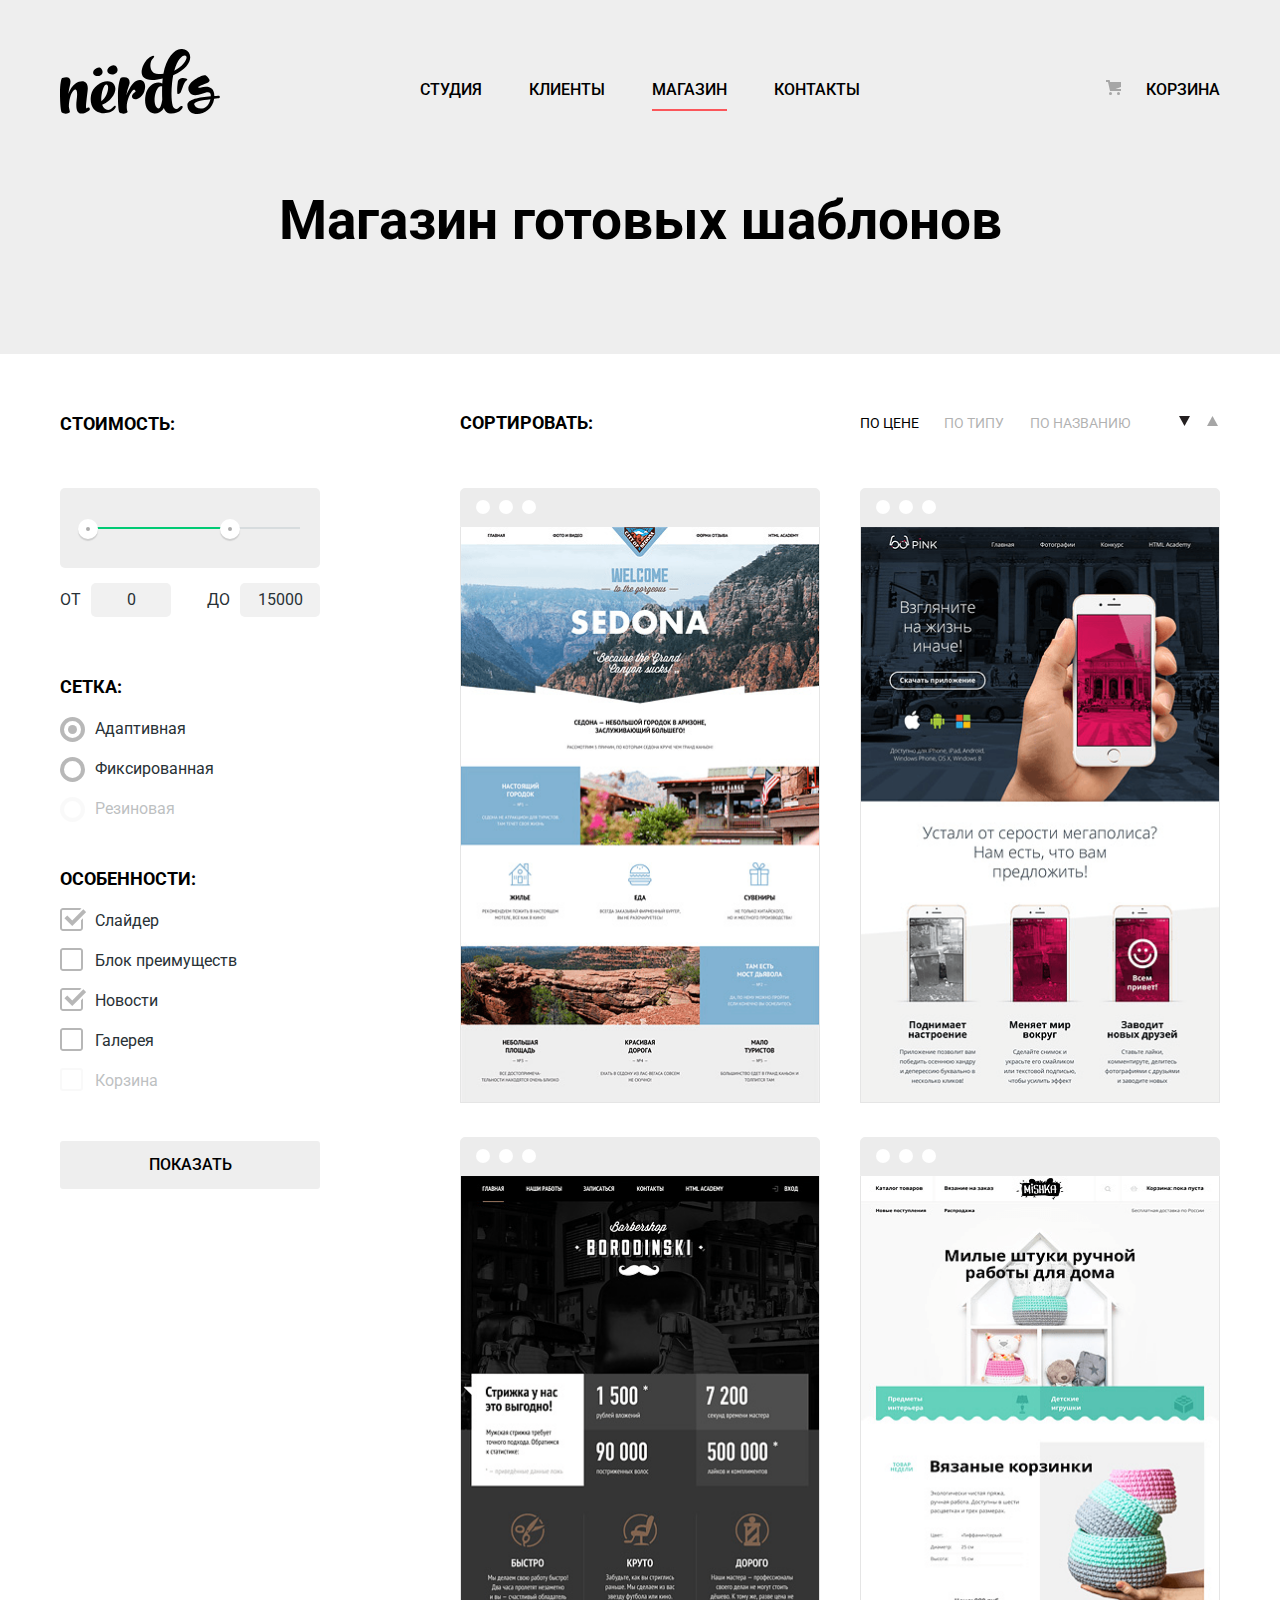
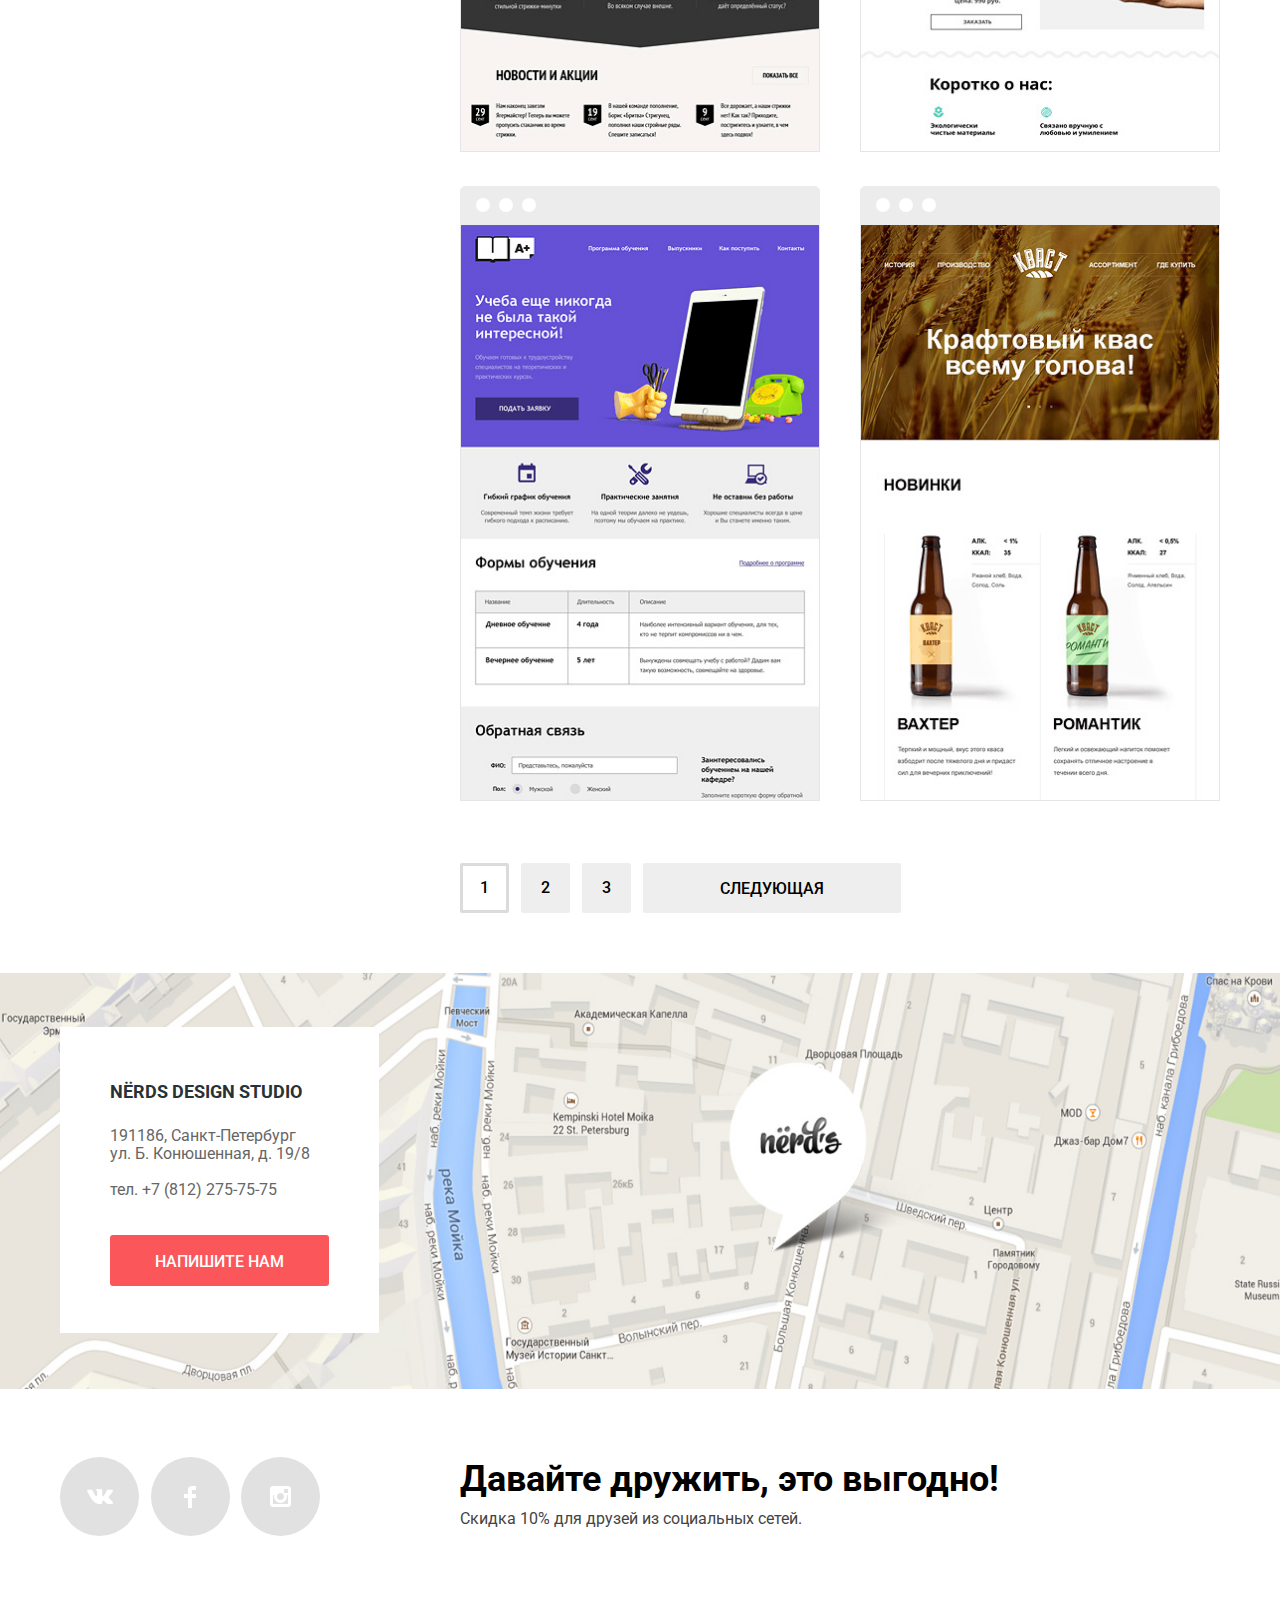
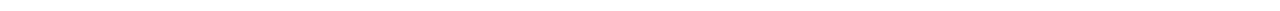
==== commit 4fd4e30f: "Завершение" ====
--- a/catalog.html
+++ b/catalog.html
@@ -5,7 +5,7 @@
     <title>HTML Academy: Нёрдс</title>
     <link href="https://fonts.googleapis.com/css?family=Roboto:400,500,700" rel="stylesheet">
     <link href="css/normalize.css" rel="stylesheet">
-    <link href="css/minify-css.css" rel="stylesheet">
+    <link href="css/minify-style.css" rel="stylesheet">
   </head>
   <body class="catalog-page">
     <header class="header-main">
--- a/css/minify-style.css
+++ b/css/minify-style.css
@@ -0,0 +1 @@
+body{margin:0;padding:0;font-family:"Roboto","Arial",sans-serif;font-size:16px;line-height:24px;font-weight:400;color:#283136;background-color:#fff}.no-margin{margin:0}.no-underline{text-decoration:none}.header-main{background-color:#eee;margin-bottom:78px}.container{width:1160px;padding:0 20px;margin:0 auto}.visually-hidden{display:none}.button{display:block;width:240px;padding:13px 0;line-height:18px;color:#fff;text-transform:uppercase;text-align:center;text-decoration:none;background-color:#fb565a;border-radius:3px;font-weight:500;border:none}.button:hover,.button:focus{background-color:#e74246}.button:active{color:rgba(255,255,255,.3);background-color:#d7373b;-webkit-box-shadow:0 3px rgba(0,0,0,.1) inset;box-shadow:0 3px rgba(0,0,0,.1) inset}.header-nav{display:-webkit-box;display:-ms-flexbox;display:flex;-webkit-box-pack:justify;-ms-flex-pack:justify;justify-content:space-between;padding-top:49px;margin-bottom:7px}.header-logo{width:165px;height:65px;display:-webkit-box;display:-ms-flexbox;display:flex}.navigation-list{width:440px;padding:0;padding-top:10px;padding-left:35px;margin-bottom:9px;display:-webkit-box;display:-ms-flexbox;display:flex;-webkit-box-pack:justify;-ms-flex-pack:justify;justify-content:space-between;-webkit-box-align:end;-ms-flex-align:end;align-items:flex-end;-ms-flex-wrap:wrap;flex-wrap:wrap}.navigation-item,.basket-item{list-style-type:none;margin:0}.navigation-item a,.basket-item a{color:#000;text-transform:uppercase;font-weight:500;line-height:30px}.basket-list{width:160px;display:-webkit-box;display:-ms-flexbox;display:flex;-webkit-box-pack:end;-ms-flex-pack:end;justify-content:flex-end;-webkit-box-align:end;-ms-flex-align:end;align-items:flex-end;margin-bottom:9px}.basket-link::before{content:url(../svg/header-svg/cart-icon.svg);width:15px;height:15px;padding-right:25px}.navigation-item .navigation-link:hover,.basket-item .navigation-link:hover{color:#fb565a}.navigation-item .navigation-link:active,.basket-item .navigation-link:active{color:rgba(0,0,0,.3)}.navigation-item .current-link{border-bottom:2px solid #fb565a;padding-bottom:10px}.radio-input{width:1160px;margin:0 auto;padding:0;-webkit-box-sizing:border-box;box-sizing:border-box}.slider{position:relative;background-color:#eee}.slider-controls{position:absolute;left:50%;bottom:93px;z-index:100;width:160px;height:30px;text-align:center;font-size:0;-webkit-transform:translateX(-50%);-ms-transform:translateX(-50%);transform:translateX(-50%)}.slider-controls label{position:relative;display:inline-block;width:18px;height:18px;padding:8px;border-radius:50%;cursor:pointer;vertical-align:middle}.slider-controls label::after{content:"";position:absolute;top:8px;left:8px;z-index:1;width:18px;height:18px;background:#fff;border-radius:50%}.slider-list{margin:0;padding:0;list-style:none}.slider-item{display:none;padding:71px 0 79px 0}.slider-item:nth-child(1){background:#eee url(../img/header-img/slide1.png) no-repeat 93% 11px}.slider-item:nth-child(2){background:#eee url(../img/header-img/slide2.png) no-repeat 100% 0}.slider-item:nth-child(3){background:#eee url(../img/header-img/slide3.png) no-repeat 100% 20px}.product1:checked~.slider-list .slider-item:nth-child(1){display:block}.product2:checked~.slider-list .slider-item:nth-child(2){display:block}.product3:checked~.slider-list .slider-item:nth-child(3){display:block}.product1:checked~.slider-controls .slider-controls-item--1::before,.product2:checked~.slider-controls .slider-controls-item--2::before,.product3:checked~.slider-controls .slider-controls-item--3::before{content:"";position:absolute;left:50%;top:50%;z-index:2;width:4px;height:4px;margin:-4px;background-color:inherit;border:2px solid #c1c1c1;border-radius:50%}.slider-item h3{max-width:600px;margin:0;margin-bottom:27px;font-size:55px;line-height:55px;font-weight:500;color:#000}.slider-item p{max-width:430px;margin:0;margin-bottom:40px}.slider-item .button-width{padding:16px 0}.main-content{display:-webkit-box;display:-ms-flexbox;display:flex;-webkit-box-orient:vertical;-webkit-box-direction:normal;-ms-flex-direction:column;flex-direction:column;margin-bottom:80px}.main-advantages{display:-webkit-box;display:-ms-flexbox;display:flex;margin-bottom:58px}.advantages-list{width:1100px;display:-webkit-box;display:-ms-flexbox;display:flex;-webkit-box-pack:justify;-ms-flex-pack:justify;justify-content:space-between;padding:0;list-style-type:none;margin-bottom:0;-ms-flex-wrap:wrap;flex-wrap:wrap}.advantages-item{width:300px;padding-top:150px;margin-bottom:20px}.item-1{background:#fff url(../img/index-img/illustration-1.jpg) no-repeat}.item-2{background:#fff url(../img/index-img/illustration-2.jpg) no-repeat}.item-2 .button{background-color:#00ca74}.item-2 .button:hover{background-color:#00aa62}.item-3{background:#fff url(../img/index-img/illustration-3.jpg) no-repeat}.item-3 .button{background-color:#efc84a}.item-3 .button:hover{background-color:#e5a722}.advantages-item h3{color:#000;font-size:24px;font-weight:700;line-height:30px;text-transform:uppercase;margin-top:22px;text-align:left;margin-bottom:16px}.advantages-item p{width:260px;margin-top:0;margin-bottom:35px;vertical-align:bottom}.advantages-item .button-width{width:160px;padding:16px 0}.about-us-wrapper{position:relative;display:-webkit-box;display:-ms-flexbox;display:flex;-webkit-box-orient:horizontal;-webkit-box-direction:normal;-ms-flex-direction:row;flex-direction:row;-webkit-box-pack:justify;-ms-flex-pack:justify;justify-content:space-between;padding-bottom:45px;padding-top:26px}.about-us-wrapper::before{position:absolute;top:0;content:"";width:1160px;height:2px;background-color:#eee}.main-about-us{width:660px;display:-webkit-box;display:-ms-flexbox;display:flex;-webkit-box-orient:vertical;-webkit-box-direction:normal;-ms-flex-direction:column;flex-direction:column;margin-top:26px;margin-right:150px}.tagline{color:#000;font-size:45px;line-height:45px;font-weight:500;margin-bottom:18px;margin-top:23px}.main-about-us h3{font-size:16px;color:#000;text-transform:uppercase;font-weight:700;margin-top:23px;margin-bottom:23px}.order-criteria{padding-left:35px;list-style-type:none}.order-criteria li{position:relative;margin-bottom:25px}.order-criteria li::before{position:absolute;width:25px;height:2px;background-color:#fb565a;content:"";top:10px;left:-35px}.main-statistics{width:360px;display:-webkit-box;display:-ms-flexbox;display:flex;-webkit-box-orient:vertical;-webkit-box-direction:normal;-ms-flex-direction:column;flex-direction:column;margin-top:15px;padding-top:245px;background:#fff url(../img/index-img/nerds-illustration.png) no-repeat}.main-statistics table{width:360px}.main-statistics caption{color:#000;font-weight:700;text-transform:uppercase;margin-bottom:40px}.percentages-descrpt-td{padding:20px;padding-left:0;padding-bottom:20px;padding-top:0}.percentages{color:#000;line-height:45px;font-size:45px;font-weight:700}.percentages td{width:100%;padding-bottom:15px}.percentages sup{font-size:28px;margin-left:-3px}.descrpt-row td{line-height:18px;padding-top:0}.contacts-list{display:-webkit-box;display:-ms-flexbox;display:flex;-webkit-box-pack:justify;-ms-flex-pack:justify;justify-content:space-between;-webkit-box-align:center;-ms-flex-align:center;align-items:center;width:1160px;-ms-flex-wrap:wrap;flex-wrap:wrap;margin:0;padding:0;list-style-type:none;padding-top:45px;padding-bottom:40px;border-top:2px solid #eee;border-bottom:2px solid #eee}.contact-item{position:relative;width:260px;display:-webkit-box;display:-ms-flexbox;display:flex;-webkit-box-pack:justify;-ms-flex-pack:justify;justify-content:space-between;-webkit-box-align:center;-ms-flex-align:center;align-items:center}.contact-item:not(:first-of-type)::before{position:absolute;content:"";width:2px;height:52px;background-color:#eee;left:-22px}.contact-item a{width:100%;text-align:center}.contacts-list img{opacity:.2}.contacts-list img:hover{opacity:1}.contacts-list img:active{opacity:.1}.main-map{position:relative;height:416px}.main-map img{position:absolute;width:100%;z-index:-1;height:100%}iframe{display:block;position:absolute;width:100%;height:100%}.address-centerer{width:1160px;padding-top:52px;padding-bottom:55px;padding-left:20px}.address{position:relative;width:319px;padding-top:50px;padding-bottom:47px;background-color:#fff;text-align:center;z-index:1}.address h3{font-size:18px;line-height:30px;font-weight:700;margin-top:0;text-transform:uppercase;margin-bottom:25px;padding-right:50px;padding-left:50px;text-align:left}.address p{color:#666;line-height:18px;margin-bottom:18px;padding-right:50px;padding-left:50px;text-align:left;word-wrap:break-word}.address p:last-of-type{margin:0;margin-bottom:36px}.address .button-width{width:219px;margin-right:50px;margin-left:50px;padding:15px 0}.modal{display:-webkit-box;display:-ms-flexbox;display:flex;position:fixed;left:0;right:0;margin:auto;color:#000;background-color:#fff;bottom:80px;z-index:1000}.modal-write-us{display:none;width:760px;padding:70px 100px 84px 100px;-webkit-box-shadow:2px 2px 70px 10px #595a5a;box-shadow:2px 2px 70px 10px #595a5a}.modal-show{display:-webkit-box;display:-ms-flexbox;display:flex;-webkit-box-orient:vertical;-webkit-box-direction:normal;-ms-flex-direction:column;flex-direction:column;-webkit-animation-name:appearance;animation-name:appearance;-webkit-animation-duration:0.8s;animation-duration:0.8s}.modal-error{-webkit-animation-name:error-value;animation-name:error-value;-webkit-animation-duration:0.8s;animation-duration:0.8s}.modal-write-us h2{color:#000;font-size:45px;line-height:45px;font-weight:500;margin:0;margin-bottom:48px}.wrapper-row{width:760px;display:-webkit-box;display:-ms-flexbox;display:flex;-webkit-box-pack:justify;-ms-flex-pack:justify;justify-content:space-between}.wrapper-row:first-of-type{margin-bottom:20px}.wrapper-row textarea{margin-bottom:31px;resize:none}.wrapper-row:not(:last-of-type) p{width:360px}.wrapper-row p{margin-top:0;line-height:18px;font-weight:700}.write-us-form input[type="text"],.write-us-form input[type="email"],.write-us-form textarea{width:100%;margin-top:12px;-webkit-box-sizing:border-box;box-sizing:border-box;outline:none;border:2px solid #d7dcde;border-radius:3px;padding:16px 0 18px 14px;font:inherit;font-weight:400;color:#444;opacity:.5;line-height:18px}.wrapper-row input:hover,.wrapper-row textarea:hover{border-color:#b4b9bb}.wrapper-row input:focus,.wrapper-row textarea:focus{color:#444;border-color:#000;opacity:1}.wrapper-row input:invalid{border-color:#e74246;color:#e74246}.button-close{position:absolute;top:90px;left:850px;font-size:0;border:0;width:21px;height:21px;background-color:transparent}.button-close::before,.button-close::after{content:"";position:absolute;top:9px;left:1px;width:20px;height:4px;background-color:#fb565a;opacity:.3}.button-close::before{-webkit-transform:rotate(45deg);-ms-transform:rotate(45deg);transform:rotate(45deg)}.button-close::after{-webkit-transform:rotate(-45deg);-ms-transform:rotate(-45deg);transform:rotate(-45deg)}.button-close:hover::before,.button-close:hover::after{opacity:1}.button-close:active::before,.button-close:active::after{opacity:.1}.footer-social-media{display:-webkit-box;display:-ms-flexbox;display:flex;margin-bottom:65px;margin-top:70px;-webkit-box-pack:justify;-ms-flex-pack:justify;justify-content:space-between;-ms-flex-wrap:wrap;flex-wrap:wrap}.social-item{width:260px;display:-webkit-box;display:-ms-flexbox;display:flex;-webkit-box-pack:justify;-ms-flex-pack:justify;justify-content:space-between;-ms-flex-wrap:wrap;flex-wrap:wrap;padding:0;text-decoration:none;list-style-type:none}.social-item .radius-button{display:-webkit-box;display:-ms-flexbox;display:flex;-webkit-box-align:center;-ms-flex-align:center;align-items:center;-webkit-box-pack:center;-ms-flex-pack:center;justify-content:center;width:79px;height:79px;background-color:#e1e1e1;border-radius:50%}.social-item li:not(:nth-of-type(3n)){margin-right:10px;margin-bottom:10px}.social-item .radius-button:hover{background-color:#e74246}.social-item .radius-button:active{background-color:#d7373b;-webkit-box-shadow:inset 0 3px 2px 0 #c13135;box-shadow:inset 0 3px 2px 0 #c13135}.social-item .radius-button:active path{opacity:.3}.be-friend{width:760px;padding-top:4px}.be-friend b{color:#000;font-size:36px;line-height:36px;font-weight:700}.be-friend p{color:#444;line-height:22px;vertical-align:middle;margin-top:10px}.catalog-page{margin:0;padding:0;font-family:"Roboto","Arial",sans-serif;font-size:16px;line-height:24px;font-weight:400;color:#283136;background-color:#fff}.catalog-page .header-main{margin-bottom:55px}.header-h1{color:#000;display:-webkit-box;display:-ms-flexbox;display:flex;-webkit-box-pack:center;-ms-flex-pack:center;justify-content:center;margin:0 auto;width:760px;margin-top:79px;padding-bottom:106px;font-size:55px;line-height:55px}.catalog-page .logo:hover{opacity:.7}.catalog-page .logo:active{opacity:.2}.catalog-page .main-content{display:-webkit-box;display:-ms-flexbox;display:flex;-webkit-box-orient:horizontal;-webkit-box-direction:normal;-ms-flex-direction:row;flex-direction:row;-webkit-box-pack:justify;-ms-flex-pack:justify;justify-content:space-between;margin-bottom:5px}.catalog-page .filter{width:260px;margin-right:140px}.filter-group fieldset{border:0}.radio-item,.checkbox-item,.sort-by-class,.project-screen{list-style-type:none}.filter-group legend{color:#000;font-size:18px;line-height:30px;font-weight:700;text-transform:uppercase}.range-list{padding-top:0;padding-left:0}.range-list{margin:0;padding:0}.range-filter{width:260px;margin-top:49px;margin-bottom:55px}.range-controls{position:relative;height:41px;background-color:#eee;border-radius:5px;margin-bottom:15px;padding-top:39px;padding-right:20px;padding-left:20px}.range-controls .scale{height:2px;background:#d7dcde}.range-controls .bar{width:70%;height:2px;background:#00ca74}.range-controls .toggle{position:absolute;top:31px;left:0;width:4px;height:4px;padding:0;border:8px solid #fff;background-color:#ababab;border-radius:50%;-webkit-box-shadow:0 2px 1px 0 #cfcfcf;box-shadow:0 2px 1px 0 #cfcfcf;cursor:pointer}.range-controls .toggle-min{left:18px}.range-controls .toggle-max{left:160px}.price-controls{font-size:0}.price-controls label{display:inline-block;width:50%;font-size:16px;text-transform:uppercase;vertical-align:middle}.price-controls input{width:60px;font-family:"Roboto",sans-serif;padding:8px 10px;margin-left:6px;font-size:16px;text-align:center;color:#283136;border:none;border-radius:5px;background:#f1f1f1}.max-price{text-align:right}.radio-list{padding:0;margin:0;margin-bottom:25px}.radio-list legend{margin-bottom:17px}.radio-item{padding:0;line-height:20px}.radio-item li{padding-bottom:20px}.radio-container{position:relative;padding-left:35px;cursor:pointer}.radio-container:hover{color:#000}.name-network{position:relative}.radio-container input[type="radio"] + .name-network::before{content:"";position:absolute;left:-35px;top:-2px;width:17px;height:17px;border-radius:50%;border:4px solid #4d4d4d;opacity:.4}.radio-container input[type="radio"]:checked + .name-network::after{content:"";position:absolute;top:6px;left:-27px;width:9px;height:9px;border-radius:50%;background-color:#4d4d4d;opacity:.4}.radio-container input[type="radio"]:hover + .name-network::before,.radio-container input[type="radio"]:hover + .name-network::after{opacity:1}.radio-container input[type="radio"]:disabled + .name-network::before,.radio-container input[type="radio"]:checked:disabled + .name-network::before,.radio-container input[type="radio"]:disabled + .name-network::after,.radio-container input[type="radio"]:checked:disabled + .name-network::after{opacity:.1}.radio-container input[type="radio"]:disabled + .name-network,.radio-container input[type="radio"]:checked:disabled + .name-network{opacity:.3}.checkbox-list{padding:0;margin:0;margin-bottom:30px}.checkbox-list legend{margin-bottom:17px}.checkbox-item{padding:0;line-height:20px}.filter-checkbox{padding-bottom:20px}.checkbox-container{position:relative;padding-left:35px;cursor:pointer}.checkbox-container:hover{color:#283136}.name-hand{position:relative}.checkbox-container input[type="checkbox"] + .name-hand::before{content:"";position:absolute;top:-3px;left:-35px;width:26px;height:24px;background-image:url(../svg/catalog-svg/checkbox-off.svg);background-repeat:no-repeat;opacity:.4}.checkbox-container input[type="checkbox"]:checked + .name-hand::before{content:"";position:absolute;top:-3px;left:-35px;width:26px;height:24px;background-image:url(../svg/catalog-svg/checkbox-on.svg);background-repeat:no-repeat}.checkbox-container input[type="checkbox"]:hover + .name-hand::before{opacity:1}.checkbox-container input[type="checkbox"]:disabled + .name-hand::before,.checkbox-container input[type="checkbox"]:checked:disabled + .name-hand::before{opacity:.1}.checkbox-container input[type="checkbox"]:disabled~.name-hand,.checkbox-container input[type="checkbox"]:checked:disabled~.name-hand{opacity:.3}.button-show{width:260px;color:#000;background-color:#eee;padding:15px 15px}.button-show:hover,.button-show:focus{background-color:#dfdfdf}.button-show:active{background-color:#d5d5d5;color:rgba(0,0,0,.3)}.templates-wrapper{display:-webkit-box;display:-ms-flexbox;display:flex;width:760px;-webkit-box-orient:vertical;-webkit-box-direction:normal;-ms-flex-direction:column;flex-direction:column}.sort{display:-webkit-box;display:-ms-flexbox;display:flex;-webkit-box-pack:justify;-ms-flex-pack:justify;justify-content:space-between;width:760px;margin-bottom:55px}.sort b{font-size:18px;line-height:18px;font-weight:700;color:#000;text-transform:uppercase;margin-top:5px}.sort-container{width:360px;-webkit-box-pack:justify;-ms-flex-pack:justify;justify-content:space-between;display:-webkit-box;display:-ms-flexbox;display:flex}.sort-by-class{width:275px;display:-webkit-box;display:-ms-flexbox;display:flex;-webkit-box-pack:justify;-ms-flex-pack:justify;justify-content:space-between;-ms-flex-wrap:wrap;flex-wrap:wrap;padding:0;text-transform:uppercase;margin-top:5px;font-size:14px;line-height:18px}.sort-item a{opacity:.3;color:#000}.sort-item a:hover{opacity:.6}.sort-item a:active{opacity:1}.sort-item .sort-item-active{opacity:1}.sort-by-arrow{width:40px;display:-webkit-box;display:-ms-flexbox;display:flex;-webkit-box-pack:justify;-ms-flex-pack:justify;justify-content:space-between;list-style-type:none;margin-top:0;padding-left:48px;padding-right:2px}.arrow-down path,.arrow-up path{fill:#231F20;opacity:.2}.arrow-down:hover path,.arrow-up path{fill:#a6a6a6;opacity:1}.arrow-down:active path,.arrow-up:active path{fill:#231f20}.arrow-active path{opacity:1}.templates{width:760px;display:-webkit-box;display:-ms-flexbox;display:flex;-webkit-box-pack:justify;-ms-flex-pack:justify;justify-content:space-between}.project-screen{display:-webkit-box;display:-ms-flexbox;display:flex;-webkit-box-pack:justify;-ms-flex-pack:justify;justify-content:space-between;-ms-flex-wrap:wrap;flex-wrap:wrap;margin-top:0;padding-left:0;margin-bottom:28px}.project-item{position:relative;width:360px;margin-bottom:27px}.project-item img{width:360px;height:576px;border:1px solid #e5e5e5;-webkit-box-sizing:border-box;box-sizing:border-box;border-top:none}.browser{position:relative;display:-webkit-box;display:-ms-flexbox;display:flex;-webkit-box-align:center;-ms-flex-align:center;align-items:center;width:360px;height:39px;border:1px solid #4d4d4d;border-top-right-radius:5px;border-top-left-radius:5px;background-color:#4d4d4d;opacity:.1;-webkit-box-sizing:border-box;box-sizing:border-box}.dot-list{display:-webkit-box;display:-ms-flexbox;display:flex;-webkit-box-pack:justify;-ms-flex-pack:justify;justify-content:space-between;width:60px;padding-left:15px;list-style-type:none;margin-bottom:15px}.dot-list li::before{position:absolute;content:"";width:14px;height:14px;border-radius:50%;background-color:#fff}.dot-list li:nth-of-type(2)::before{margin-left:-7px}.dot-list li:last-of-type::before{margin-left:-14px}.description-hover{display:none;position:absolute;bottom:7px;margin-top:8px;text-align:center;background-color:#eee;width:360px;padding-top:25px;padding-bottom:45px}.description-hover h3{text-transform:uppercase;font-size:18px;line-height:30px;margin-top:0;margin-bottom:15px;padding-right:65px;padding-left:60px}.description-hover a{color:#000}.description-hover .description-info{margin-top:0;margin-bottom:30px;padding-right:60px;padding-left:60px;color:#666;line-height:18px}.description-hover .price-item{margin-bottom:0;margin-top:0;padding-right:60px;padding-left:60px}.description-hover .button{color:#fff;width:200px;margin-left:20px;font-weight:500;line-height:18px;padding:15px 0}.description-hover .button-bg:active{color:#fff}.project-item:hover .browser{-webkit-animation-name:smooth-appearance;animation-name:smooth-appearance;-webkit-animation-duration:0.4s;animation-duration:0.4s;opacity:1}.project-item:hover .description-hover{display:block;position:absolute;bottom:7px;margin-top:8px;text-align:center;background-color:#eee;width:360px;padding-top:25px;padding-bottom:45px;-webkit-animation-name:smooth-appearance;animation-name:smooth-appearance;-webkit-animation-duration:0.2s;animation-duration:0.2s}.main-pages{width:760px;margin-bottom:55px}.pages{display:-webkit-box;display:-ms-flexbox;display:flex;-ms-flex-wrap:wrap;flex-wrap:wrap;width:760px;min-height:50px;margin:0;padding-left:0;list-style-type:none}.pages li{display:-webkit-box;display:-ms-flexbox;display:flex;min-width:50px;min-height:50px;margin:0;margin-right:11px}.pages a{color:#000;text-transform:uppercase;text-decoration:none;line-height:18px;font-weight:500}.page-button{padding:16px 20px 14px 20px;background-color:#eee;border-radius:2px;line-height:18px}.page-current{padding:13px 17px 12px 17px;border:3px solid #dbdbdb;background-color:#eee;border-radius:2px;background-color:#fff}.page-current:active{border:none;padding:16px 20px 14px 20px;border-radius:2px}.page-button:hover{background-color:#dfdfdf}.page-button:active{background-color:#d5d5d5;-webkit-box-shadow:inset 0 3px 2px 0 #bfbfbf;box-shadow:inset 0 3px 2px 0 #bfbfbf;color:rgba(0,0,0,.3)}.page-next{padding:17px 77px 14px 77px}.catalog-page .address-centerer{padding-top:54px;padding-bottom:54px}.address-catalog-page h3{font-size:18px;line-height:30px;font-weight:700;margin-top:0;text-transform:uppercase;margin-bottom:20px;padding-right:50px;padding-left:50px;text-align:left}.address-catalog-page p{color:#666;line-height:18px;margin-bottom:18px;padding-right:50px;padding-left:50px;text-align:left;word-wrap:break-word}.address-catalog-page .button{padding-top:18px}.catalog-page .footer-social-media{margin-top:68px}.be-friend-catalog-page{padding-top:4px}.be-friend-catalog-page p{margin-top:10px}@-webkit-keyframes appearance{0%{-webkit-transform:translateY(-3000px);transform:translateY(-3000px)}70%{-webkit-transform:translateY(50px);transform:translateY(50px)}90%{-webkit-transform:translateY(-30px);transform:translateY(-30px)}100%{-webkit-transform:translateY(0);transform:translateY(0)}}@keyframes appearance{0%{-webkit-transform:translateY(-3000px);transform:translateY(-3000px)}70%{-webkit-transform:translateY(50px);transform:translateY(50px)}90%{-webkit-transform:translateY(-30px);transform:translateY(-30px)}100%{-webkit-transform:translateY(0);transform:translateY(0)}}@-webkit-keyframes error-value{0% 100%{-webkit-transform:translateX(0);transform:translateX(0)}10%,30%,50%,70%,90%{-webkit-transform:translateX(-15px);transform:translateX(-15px)}20%,40%,60%,80%{-webkit-transform:translateX(15px);transform:translateX(15px)}}@keyframes error-value{0% 100%{-webkit-transform:translateX(0);transform:translateX(0)}10%,30%,50%,70%,90%{-webkit-transform:translateX(-15px);transform:translateX(-15px)}20%,40%,60%,80%{-webkit-transform:translateX(15px);transform:translateX(15px)}}@-webkit-keyframes smooth-appearance{0%{opacity:0}20%{opacity:.2}40%{opacity:.4}60%{opacity:.6}80%{opacity:.8}100%{opacity:1}}@keyframes smooth-appearance{0%{opacity:0}20%{opacity:.2}40%{opacity:.4}60%{opacity:.6}80%{opacity:.8}100%{opacity:1}}
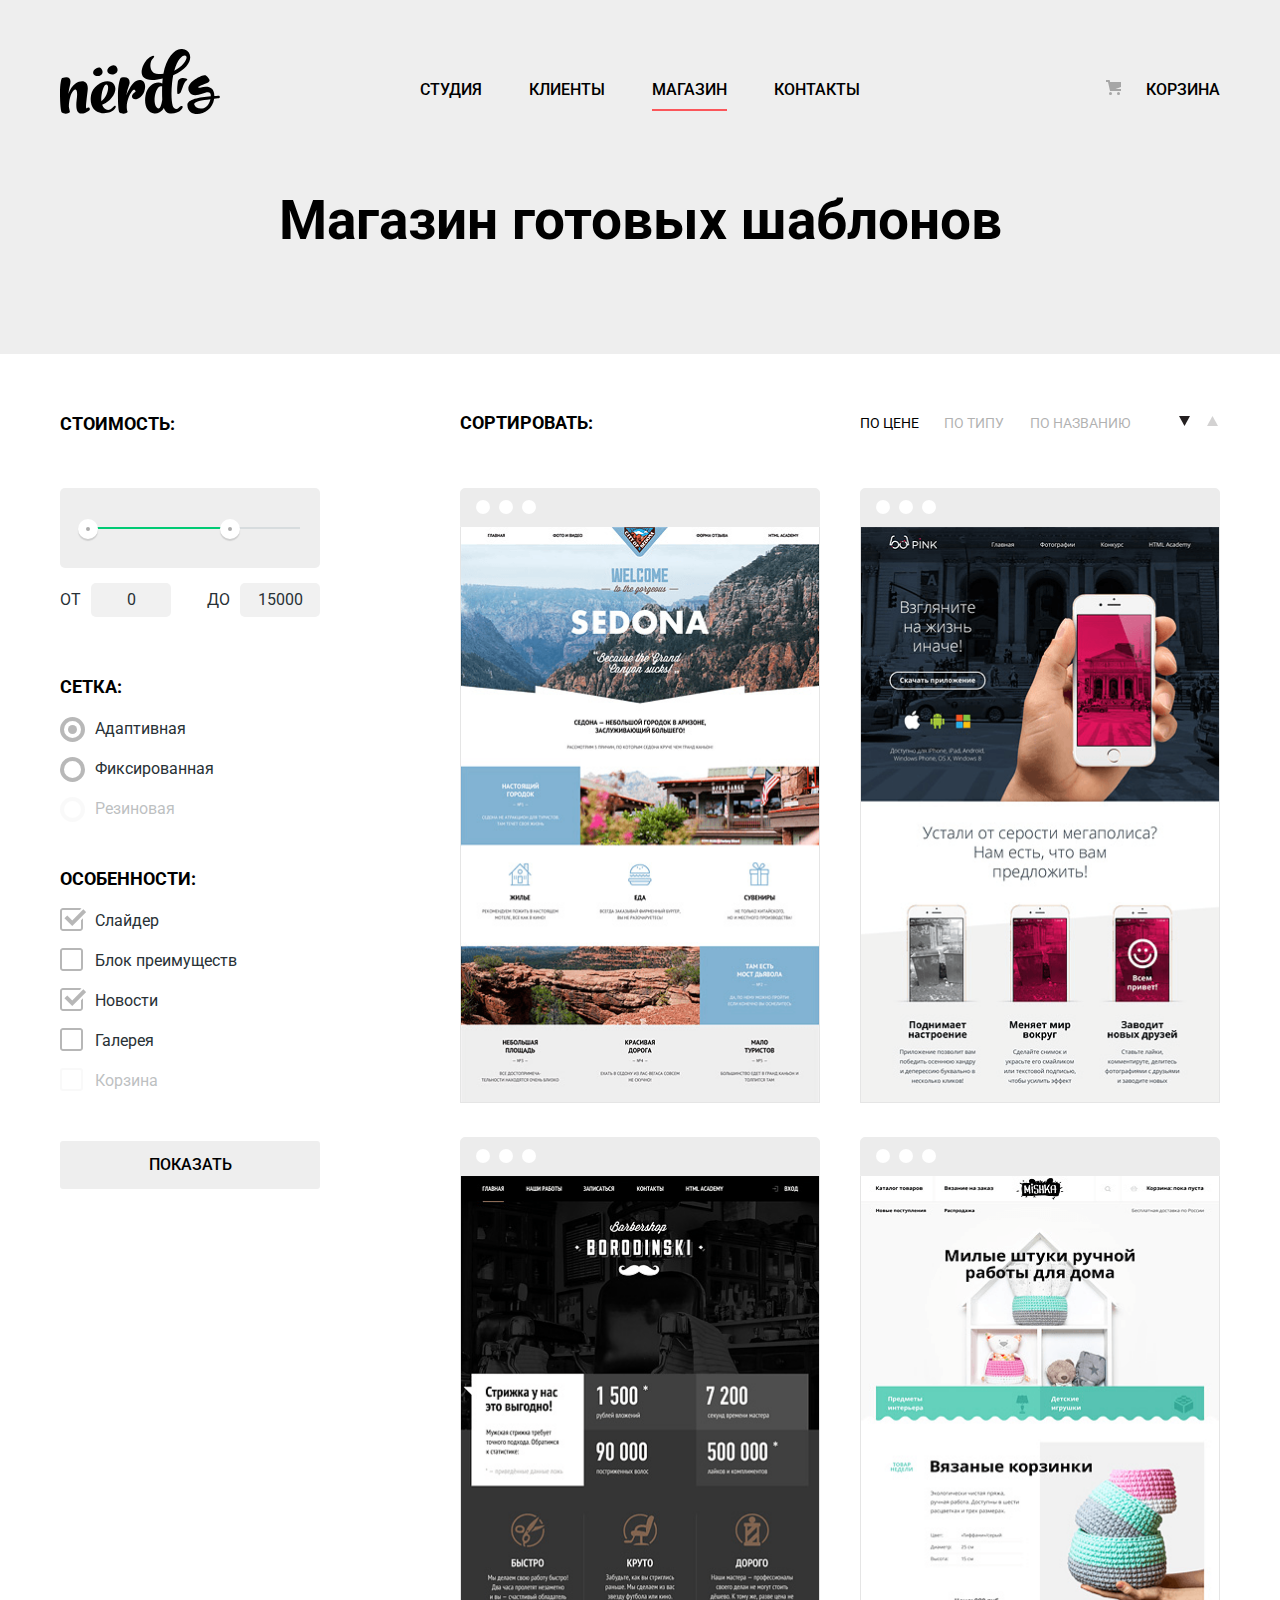
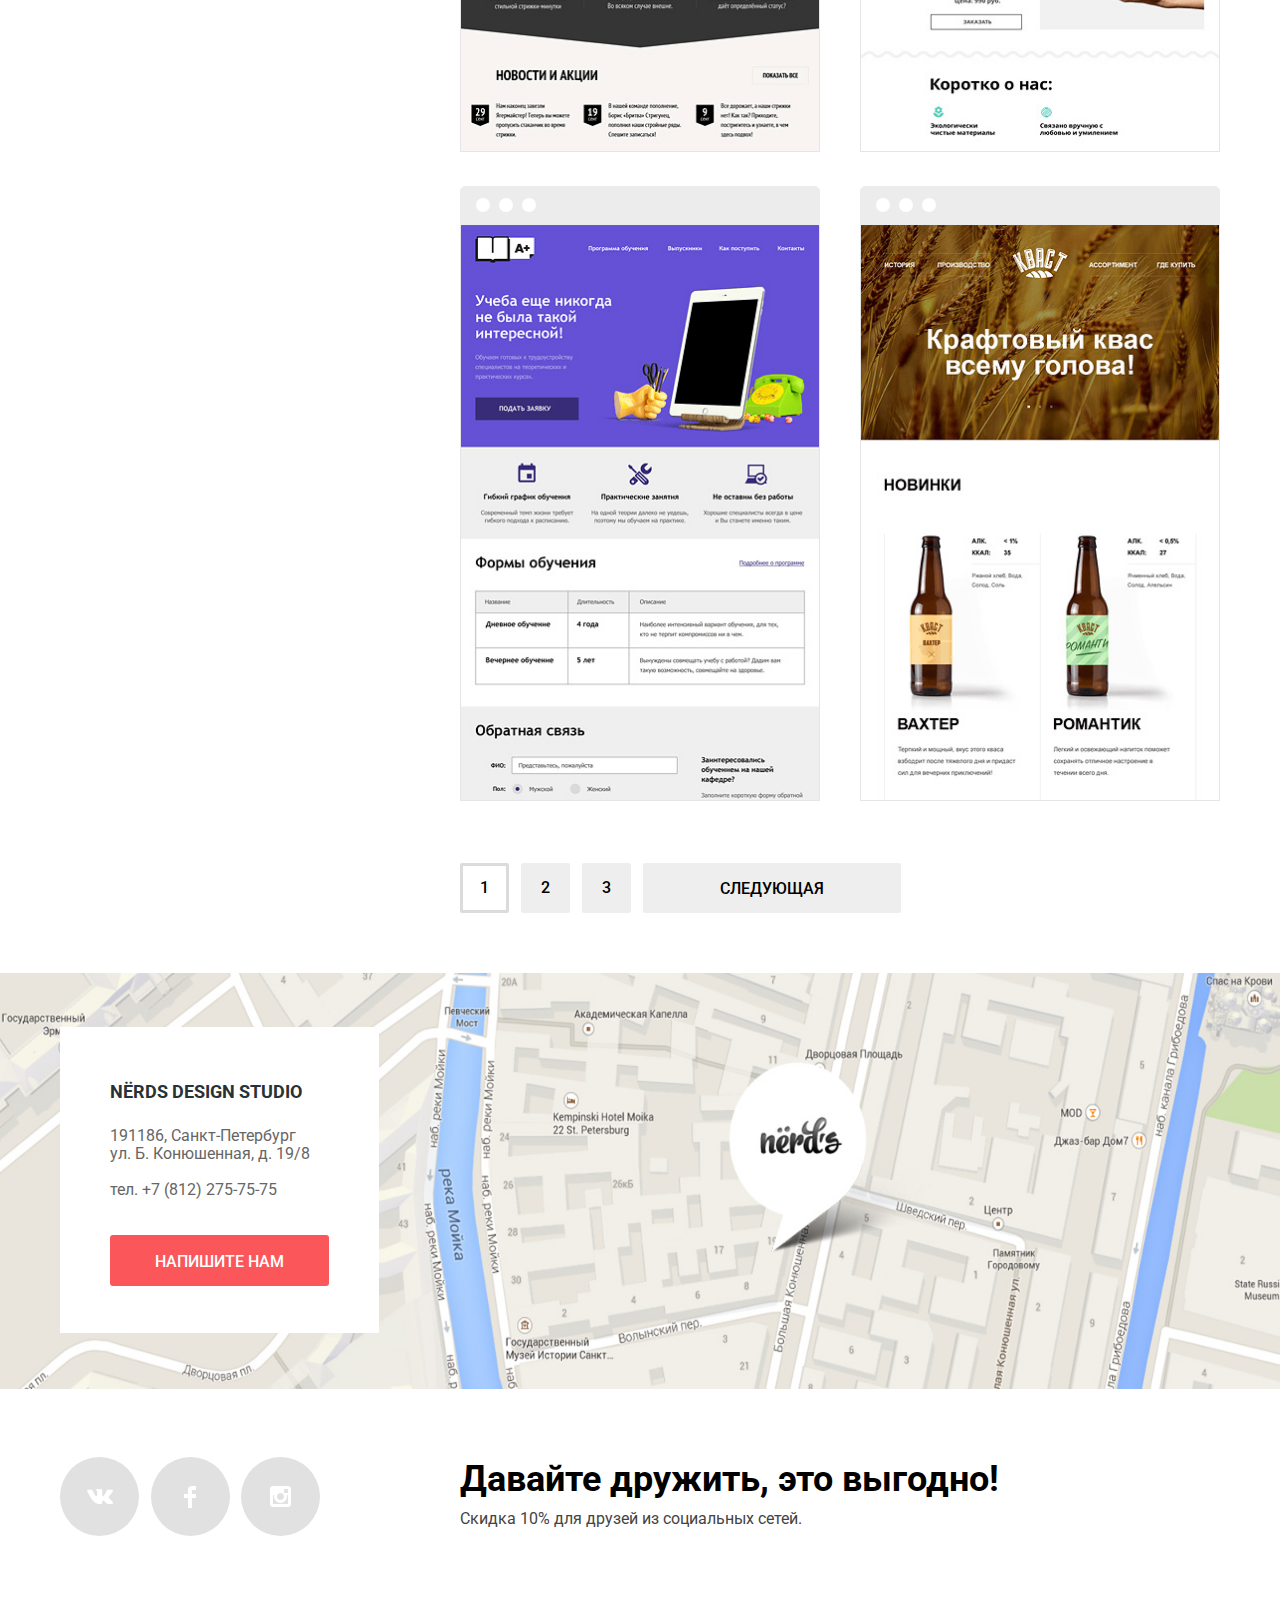
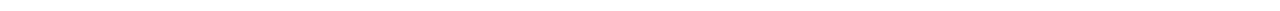
==== commit bf6e74bc: "Исправления ошибок" ====
--- a/catalog.html
+++ b/catalog.html
@@ -166,7 +166,7 @@
                 <h3>
                   <a href="#" class="no-underline">Sedona</a>
                 </h3>
-                <p class="description-info">Информационный сайт<br> для туристов</p>
+                <p class="description-info">Информационный сайт для&nbsp;туристов</p>
                 <p class="price-item">
                   <a class="button button-bg no-underline" href="#">9 900 Руб.</a>
                 </p>
@@ -204,7 +204,7 @@
                 <h3>
                   <a href="#" class="no-underline">Barbershop</a>
                 </h3>
-                <p class="description-info">Сайт салона красоты.<br> Для мужчин, да.</p>
+                <p class="description-info">Сайт салона красоты. Для&nbsp;мужчин, да.</p>
                 <p class="price-item">
                   <a class="button button-bg no-underline" href="#">9 900 Руб.</a>
                 </p>
@@ -223,7 +223,7 @@
                 <h3>
                   <a href="#" class="no-underline">Mishka</a>
                 </h3>
-                <p class="description-info">Интернет-магазин<br> вязаных игрушек</p>
+                <p class="description-info">Интернет-магазин вязаных&nbsp;игрушек</p>
                 <p class="price-item">
                   <a class="button button-bg no-underline" href="#">9 900 Руб.</a>
                 </p>
@@ -291,7 +291,7 @@
     <footer class="footer-main">
       <section class="main-map">
         <img src="img/footer-img/map.jpg" alt="Карта. Как нас найти?" width="1600" height="462">
-        <iframe src="https://www.google.com/maps/embed?pb=!1m18!1m12!1m3!1d1998.5991043651568!2d30.320894616143434!3d59.938794181876276!2m3!1f0!2f0!3f0!3m2!1i1024!2i768!4f13.1!3m3!1m2!1s0x4696310fca5ba729%3A0xea9c53d4493c879f!2z0JHQvtC70YzRiNCw0Y8g0JrQvtC90Y7RiNC10L3QvdCw0Y8g0YPQuy4sIDE5LCDQodCw0L3QutGCLdCf0LXRgtC10YDQsdGD0YDQsywg0KDQvtGB0YHQuNGPLCAxOTExODY!5e0!3m2!1sru!2s!4v1530309512904" width="1600" height="462" style="border:0" allowfullscreen></iframe>
+        <iframe class="iframe-map" src="https://www.google.com/maps/embed?pb=!1m18!1m12!1m3!1d1998.5991043651568!2d30.320894616143434!3d59.938794181876276!2m3!1f0!2f0!3f0!3m2!1i1024!2i768!4f13.1!3m3!1m2!1s0x4696310fca5ba729%3A0xea9c53d4493c879f!2z0JHQvtC70YzRiNCw0Y8g0JrQvtC90Y7RiNC10L3QvdCw0Y8g0YPQuy4sIDE5LCDQodCw0L3QutGCLdCf0LXRgtC10YDQsdGD0YDQsywg0KDQvtGB0YHQuNGPLCAxOTExODY!5e0!3m2!1sru!2s!4v1530309512904" width="1600" height="462" style="border:0" allowfullscreen></iframe>
         <div class="address-centerer container">
           <div class="address address-catalog-page">
             <h3>Nёrds design studio</h3>
@@ -322,7 +322,7 @@
                 </p>
               </div>
               <button class="button send-off" type="submit">Отправить</button>
-              <button class="button-close" type="button">Закрыть</button>
+              <button class="button-close" type="button"><span class="visually-hidden">Закрыть</span></button>
             </form>
           </section>
         </div>
--- a/css/minify-style.css
+++ b/css/minify-style.css
@@ -1 +1 @@
-body{margin:0;padding:0;font-family:"Roboto","Arial",sans-serif;font-size:16px;line-height:24px;font-weight:400;color:#283136;background-color:#fff}.no-margin{margin:0}.no-underline{text-decoration:none}.header-main{background-color:#eee;margin-bottom:78px}.container{width:1160px;padding:0 20px;margin:0 auto}.visually-hidden{display:none}.button{display:block;width:240px;padding:13px 0;line-height:18px;color:#fff;text-transform:uppercase;text-align:center;text-decoration:none;background-color:#fb565a;border-radius:3px;font-weight:500;border:none}.button:hover,.button:focus{background-color:#e74246}.button:active{color:rgba(255,255,255,.3);background-color:#d7373b;-webkit-box-shadow:0 3px rgba(0,0,0,.1) inset;box-shadow:0 3px rgba(0,0,0,.1) inset}.header-nav{display:-webkit-box;display:-ms-flexbox;display:flex;-webkit-box-pack:justify;-ms-flex-pack:justify;justify-content:space-between;padding-top:49px;margin-bottom:7px}.header-logo{width:165px;height:65px;display:-webkit-box;display:-ms-flexbox;display:flex}.navigation-list{width:440px;padding:0;padding-top:10px;padding-left:35px;margin-bottom:9px;display:-webkit-box;display:-ms-flexbox;display:flex;-webkit-box-pack:justify;-ms-flex-pack:justify;justify-content:space-between;-webkit-box-align:end;-ms-flex-align:end;align-items:flex-end;-ms-flex-wrap:wrap;flex-wrap:wrap}.navigation-item,.basket-item{list-style-type:none;margin:0}.navigation-item a,.basket-item a{color:#000;text-transform:uppercase;font-weight:500;line-height:30px}.basket-list{width:160px;display:-webkit-box;display:-ms-flexbox;display:flex;-webkit-box-pack:end;-ms-flex-pack:end;justify-content:flex-end;-webkit-box-align:end;-ms-flex-align:end;align-items:flex-end;margin-bottom:9px}.basket-link::before{content:url(../svg/header-svg/cart-icon.svg);width:15px;height:15px;padding-right:25px}.navigation-item .navigation-link:hover,.basket-item .navigation-link:hover{color:#fb565a}.navigation-item .navigation-link:active,.basket-item .navigation-link:active{color:rgba(0,0,0,.3)}.navigation-item .current-link{border-bottom:2px solid #fb565a;padding-bottom:10px}.radio-input{width:1160px;margin:0 auto;padding:0;-webkit-box-sizing:border-box;box-sizing:border-box}.slider{position:relative;background-color:#eee}.slider-controls{position:absolute;left:50%;bottom:93px;z-index:100;width:160px;height:30px;text-align:center;font-size:0;-webkit-transform:translateX(-50%);-ms-transform:translateX(-50%);transform:translateX(-50%)}.slider-controls label{position:relative;display:inline-block;width:18px;height:18px;padding:8px;border-radius:50%;cursor:pointer;vertical-align:middle}.slider-controls label::after{content:"";position:absolute;top:8px;left:8px;z-index:1;width:18px;height:18px;background:#fff;border-radius:50%}.slider-list{margin:0;padding:0;list-style:none}.slider-item{display:none;padding:71px 0 79px 0}.slider-item:nth-child(1){background:#eee url(../img/header-img/slide1.png) no-repeat 93% 11px}.slider-item:nth-child(2){background:#eee url(../img/header-img/slide2.png) no-repeat 100% 0}.slider-item:nth-child(3){background:#eee url(../img/header-img/slide3.png) no-repeat 100% 20px}.product1:checked~.slider-list .slider-item:nth-child(1){display:block}.product2:checked~.slider-list .slider-item:nth-child(2){display:block}.product3:checked~.slider-list .slider-item:nth-child(3){display:block}.product1:checked~.slider-controls .slider-controls-item--1::before,.product2:checked~.slider-controls .slider-controls-item--2::before,.product3:checked~.slider-controls .slider-controls-item--3::before{content:"";position:absolute;left:50%;top:50%;z-index:2;width:4px;height:4px;margin:-4px;background-color:inherit;border:2px solid #c1c1c1;border-radius:50%}.slider-item h3{max-width:600px;margin:0;margin-bottom:27px;font-size:55px;line-height:55px;font-weight:500;color:#000}.slider-item p{max-width:430px;margin:0;margin-bottom:40px}.slider-item .button-width{padding:16px 0}.main-content{display:-webkit-box;display:-ms-flexbox;display:flex;-webkit-box-orient:vertical;-webkit-box-direction:normal;-ms-flex-direction:column;flex-direction:column;margin-bottom:80px}.main-advantages{display:-webkit-box;display:-ms-flexbox;display:flex;margin-bottom:58px}.advantages-list{width:1100px;display:-webkit-box;display:-ms-flexbox;display:flex;-webkit-box-pack:justify;-ms-flex-pack:justify;justify-content:space-between;padding:0;list-style-type:none;margin-bottom:0;-ms-flex-wrap:wrap;flex-wrap:wrap}.advantages-item{width:300px;padding-top:150px;margin-bottom:20px}.item-1{background:#fff url(../img/index-img/illustration-1.jpg) no-repeat}.item-2{background:#fff url(../img/index-img/illustration-2.jpg) no-repeat}.item-2 .button{background-color:#00ca74}.item-2 .button:hover{background-color:#00aa62}.item-3{background:#fff url(../img/index-img/illustration-3.jpg) no-repeat}.item-3 .button{background-color:#efc84a}.item-3 .button:hover{background-color:#e5a722}.advantages-item h3{color:#000;font-size:24px;font-weight:700;line-height:30px;text-transform:uppercase;margin-top:22px;text-align:left;margin-bottom:16px}.advantages-item p{width:260px;margin-top:0;margin-bottom:35px;vertical-align:bottom}.advantages-item .button-width{width:160px;padding:16px 0}.about-us-wrapper{position:relative;display:-webkit-box;display:-ms-flexbox;display:flex;-webkit-box-orient:horizontal;-webkit-box-direction:normal;-ms-flex-direction:row;flex-direction:row;-webkit-box-pack:justify;-ms-flex-pack:justify;justify-content:space-between;padding-bottom:45px;padding-top:26px}.about-us-wrapper::before{position:absolute;top:0;content:"";width:1160px;height:2px;background-color:#eee}.main-about-us{width:660px;display:-webkit-box;display:-ms-flexbox;display:flex;-webkit-box-orient:vertical;-webkit-box-direction:normal;-ms-flex-direction:column;flex-direction:column;margin-top:26px;margin-right:150px}.tagline{color:#000;font-size:45px;line-height:45px;font-weight:500;margin-bottom:18px;margin-top:23px}.main-about-us h3{font-size:16px;color:#000;text-transform:uppercase;font-weight:700;margin-top:23px;margin-bottom:23px}.order-criteria{padding-left:35px;list-style-type:none}.order-criteria li{position:relative;margin-bottom:25px}.order-criteria li::before{position:absolute;width:25px;height:2px;background-color:#fb565a;content:"";top:10px;left:-35px}.main-statistics{width:360px;display:-webkit-box;display:-ms-flexbox;display:flex;-webkit-box-orient:vertical;-webkit-box-direction:normal;-ms-flex-direction:column;flex-direction:column;margin-top:15px;padding-top:245px;background:#fff url(../img/index-img/nerds-illustration.png) no-repeat}.main-statistics table{width:360px}.main-statistics caption{color:#000;font-weight:700;text-transform:uppercase;margin-bottom:40px}.percentages-descrpt-td{padding:20px;padding-left:0;padding-bottom:20px;padding-top:0}.percentages{color:#000;line-height:45px;font-size:45px;font-weight:700}.percentages td{width:100%;padding-bottom:15px}.percentages sup{font-size:28px;margin-left:-3px}.descrpt-row td{line-height:18px;padding-top:0}.contacts-list{display:-webkit-box;display:-ms-flexbox;display:flex;-webkit-box-pack:justify;-ms-flex-pack:justify;justify-content:space-between;-webkit-box-align:center;-ms-flex-align:center;align-items:center;width:1160px;-ms-flex-wrap:wrap;flex-wrap:wrap;margin:0;padding:0;list-style-type:none;padding-top:45px;padding-bottom:40px;border-top:2px solid #eee;border-bottom:2px solid #eee}.contact-item{position:relative;width:260px;display:-webkit-box;display:-ms-flexbox;display:flex;-webkit-box-pack:justify;-ms-flex-pack:justify;justify-content:space-between;-webkit-box-align:center;-ms-flex-align:center;align-items:center}.contact-item:not(:first-of-type)::before{position:absolute;content:"";width:2px;height:52px;background-color:#eee;left:-22px}.contact-item a{width:100%;text-align:center}.contacts-list img{opacity:.2}.contacts-list img:hover{opacity:1}.contacts-list img:active{opacity:.1}.main-map{position:relative;height:416px}.main-map img{position:absolute;width:100%;z-index:-1;height:100%}iframe{display:block;position:absolute;width:100%;height:100%}.address-centerer{width:1160px;padding-top:52px;padding-bottom:55px;padding-left:20px}.address{position:relative;width:319px;padding-top:50px;padding-bottom:47px;background-color:#fff;text-align:center;z-index:1}.address h3{font-size:18px;line-height:30px;font-weight:700;margin-top:0;text-transform:uppercase;margin-bottom:25px;padding-right:50px;padding-left:50px;text-align:left}.address p{color:#666;line-height:18px;margin-bottom:18px;padding-right:50px;padding-left:50px;text-align:left;word-wrap:break-word}.address p:last-of-type{margin:0;margin-bottom:36px}.address .button-width{width:219px;margin-right:50px;margin-left:50px;padding:15px 0}.modal{display:-webkit-box;display:-ms-flexbox;display:flex;position:fixed;left:0;right:0;margin:auto;color:#000;background-color:#fff;bottom:80px;z-index:1000}.modal-write-us{display:none;width:760px;padding:70px 100px 84px 100px;-webkit-box-shadow:2px 2px 70px 10px #595a5a;box-shadow:2px 2px 70px 10px #595a5a}.modal-show{display:-webkit-box;display:-ms-flexbox;display:flex;-webkit-box-orient:vertical;-webkit-box-direction:normal;-ms-flex-direction:column;flex-direction:column;-webkit-animation-name:appearance;animation-name:appearance;-webkit-animation-duration:0.8s;animation-duration:0.8s}.modal-error{-webkit-animation-name:error-value;animation-name:error-value;-webkit-animation-duration:0.8s;animation-duration:0.8s}.modal-write-us h2{color:#000;font-size:45px;line-height:45px;font-weight:500;margin:0;margin-bottom:48px}.wrapper-row{width:760px;display:-webkit-box;display:-ms-flexbox;display:flex;-webkit-box-pack:justify;-ms-flex-pack:justify;justify-content:space-between}.wrapper-row:first-of-type{margin-bottom:20px}.wrapper-row textarea{margin-bottom:31px;resize:none}.wrapper-row:not(:last-of-type) p{width:360px}.wrapper-row p{margin-top:0;line-height:18px;font-weight:700}.write-us-form input[type="text"],.write-us-form input[type="email"],.write-us-form textarea{width:100%;margin-top:12px;-webkit-box-sizing:border-box;box-sizing:border-box;outline:none;border:2px solid #d7dcde;border-radius:3px;padding:16px 0 18px 14px;font:inherit;font-weight:400;color:#444;opacity:.5;line-height:18px}.wrapper-row input:hover,.wrapper-row textarea:hover{border-color:#b4b9bb}.wrapper-row input:focus,.wrapper-row textarea:focus{color:#444;border-color:#000;opacity:1}.wrapper-row input:invalid{border-color:#e74246;color:#e74246}.button-close{position:absolute;top:90px;left:850px;font-size:0;border:0;width:21px;height:21px;background-color:transparent}.button-close::before,.button-close::after{content:"";position:absolute;top:9px;left:1px;width:20px;height:4px;background-color:#fb565a;opacity:.3}.button-close::before{-webkit-transform:rotate(45deg);-ms-transform:rotate(45deg);transform:rotate(45deg)}.button-close::after{-webkit-transform:rotate(-45deg);-ms-transform:rotate(-45deg);transform:rotate(-45deg)}.button-close:hover::before,.button-close:hover::after{opacity:1}.button-close:active::before,.button-close:active::after{opacity:.1}.footer-social-media{display:-webkit-box;display:-ms-flexbox;display:flex;margin-bottom:65px;margin-top:70px;-webkit-box-pack:justify;-ms-flex-pack:justify;justify-content:space-between;-ms-flex-wrap:wrap;flex-wrap:wrap}.social-item{width:260px;display:-webkit-box;display:-ms-flexbox;display:flex;-webkit-box-pack:justify;-ms-flex-pack:justify;justify-content:space-between;-ms-flex-wrap:wrap;flex-wrap:wrap;padding:0;text-decoration:none;list-style-type:none}.social-item .radius-button{display:-webkit-box;display:-ms-flexbox;display:flex;-webkit-box-align:center;-ms-flex-align:center;align-items:center;-webkit-box-pack:center;-ms-flex-pack:center;justify-content:center;width:79px;height:79px;background-color:#e1e1e1;border-radius:50%}.social-item li:not(:nth-of-type(3n)){margin-right:10px;margin-bottom:10px}.social-item .radius-button:hover{background-color:#e74246}.social-item .radius-button:active{background-color:#d7373b;-webkit-box-shadow:inset 0 3px 2px 0 #c13135;box-shadow:inset 0 3px 2px 0 #c13135}.social-item .radius-button:active path{opacity:.3}.be-friend{width:760px;padding-top:4px}.be-friend b{color:#000;font-size:36px;line-height:36px;font-weight:700}.be-friend p{color:#444;line-height:22px;vertical-align:middle;margin-top:10px}.catalog-page{margin:0;padding:0;font-family:"Roboto","Arial",sans-serif;font-size:16px;line-height:24px;font-weight:400;color:#283136;background-color:#fff}.catalog-page .header-main{margin-bottom:55px}.header-h1{color:#000;display:-webkit-box;display:-ms-flexbox;display:flex;-webkit-box-pack:center;-ms-flex-pack:center;justify-content:center;margin:0 auto;width:760px;margin-top:79px;padding-bottom:106px;font-size:55px;line-height:55px}.catalog-page .logo:hover{opacity:.7}.catalog-page .logo:active{opacity:.2}.catalog-page .main-content{display:-webkit-box;display:-ms-flexbox;display:flex;-webkit-box-orient:horizontal;-webkit-box-direction:normal;-ms-flex-direction:row;flex-direction:row;-webkit-box-pack:justify;-ms-flex-pack:justify;justify-content:space-between;margin-bottom:5px}.catalog-page .filter{width:260px;margin-right:140px}.filter-group fieldset{border:0}.radio-item,.checkbox-item,.sort-by-class,.project-screen{list-style-type:none}.filter-group legend{color:#000;font-size:18px;line-height:30px;font-weight:700;text-transform:uppercase}.range-list{padding-top:0;padding-left:0}.range-list{margin:0;padding:0}.range-filter{width:260px;margin-top:49px;margin-bottom:55px}.range-controls{position:relative;height:41px;background-color:#eee;border-radius:5px;margin-bottom:15px;padding-top:39px;padding-right:20px;padding-left:20px}.range-controls .scale{height:2px;background:#d7dcde}.range-controls .bar{width:70%;height:2px;background:#00ca74}.range-controls .toggle{position:absolute;top:31px;left:0;width:4px;height:4px;padding:0;border:8px solid #fff;background-color:#ababab;border-radius:50%;-webkit-box-shadow:0 2px 1px 0 #cfcfcf;box-shadow:0 2px 1px 0 #cfcfcf;cursor:pointer}.range-controls .toggle-min{left:18px}.range-controls .toggle-max{left:160px}.price-controls{font-size:0}.price-controls label{display:inline-block;width:50%;font-size:16px;text-transform:uppercase;vertical-align:middle}.price-controls input{width:60px;font-family:"Roboto",sans-serif;padding:8px 10px;margin-left:6px;font-size:16px;text-align:center;color:#283136;border:none;border-radius:5px;background:#f1f1f1}.max-price{text-align:right}.radio-list{padding:0;margin:0;margin-bottom:25px}.radio-list legend{margin-bottom:17px}.radio-item{padding:0;line-height:20px}.radio-item li{padding-bottom:20px}.radio-container{position:relative;padding-left:35px;cursor:pointer}.radio-container:hover{color:#000}.name-network{position:relative}.radio-container input[type="radio"] + .name-network::before{content:"";position:absolute;left:-35px;top:-2px;width:17px;height:17px;border-radius:50%;border:4px solid #4d4d4d;opacity:.4}.radio-container input[type="radio"]:checked + .name-network::after{content:"";position:absolute;top:6px;left:-27px;width:9px;height:9px;border-radius:50%;background-color:#4d4d4d;opacity:.4}.radio-container input[type="radio"]:hover + .name-network::before,.radio-container input[type="radio"]:hover + .name-network::after{opacity:1}.radio-container input[type="radio"]:disabled + .name-network::before,.radio-container input[type="radio"]:checked:disabled + .name-network::before,.radio-container input[type="radio"]:disabled + .name-network::after,.radio-container input[type="radio"]:checked:disabled + .name-network::after{opacity:.1}.radio-container input[type="radio"]:disabled + .name-network,.radio-container input[type="radio"]:checked:disabled + .name-network{opacity:.3}.checkbox-list{padding:0;margin:0;margin-bottom:30px}.checkbox-list legend{margin-bottom:17px}.checkbox-item{padding:0;line-height:20px}.filter-checkbox{padding-bottom:20px}.checkbox-container{position:relative;padding-left:35px;cursor:pointer}.checkbox-container:hover{color:#283136}.name-hand{position:relative}.checkbox-container input[type="checkbox"] + .name-hand::before{content:"";position:absolute;top:-3px;left:-35px;width:26px;height:24px;background-image:url(../svg/catalog-svg/checkbox-off.svg);background-repeat:no-repeat;opacity:.4}.checkbox-container input[type="checkbox"]:checked + .name-hand::before{content:"";position:absolute;top:-3px;left:-35px;width:26px;height:24px;background-image:url(../svg/catalog-svg/checkbox-on.svg);background-repeat:no-repeat}.checkbox-container input[type="checkbox"]:hover + .name-hand::before{opacity:1}.checkbox-container input[type="checkbox"]:disabled + .name-hand::before,.checkbox-container input[type="checkbox"]:checked:disabled + .name-hand::before{opacity:.1}.checkbox-container input[type="checkbox"]:disabled~.name-hand,.checkbox-container input[type="checkbox"]:checked:disabled~.name-hand{opacity:.3}.button-show{width:260px;color:#000;background-color:#eee;padding:15px 15px}.button-show:hover,.button-show:focus{background-color:#dfdfdf}.button-show:active{background-color:#d5d5d5;color:rgba(0,0,0,.3)}.templates-wrapper{display:-webkit-box;display:-ms-flexbox;display:flex;width:760px;-webkit-box-orient:vertical;-webkit-box-direction:normal;-ms-flex-direction:column;flex-direction:column}.sort{display:-webkit-box;display:-ms-flexbox;display:flex;-webkit-box-pack:justify;-ms-flex-pack:justify;justify-content:space-between;width:760px;margin-bottom:55px}.sort b{font-size:18px;line-height:18px;font-weight:700;color:#000;text-transform:uppercase;margin-top:5px}.sort-container{width:360px;-webkit-box-pack:justify;-ms-flex-pack:justify;justify-content:space-between;display:-webkit-box;display:-ms-flexbox;display:flex}.sort-by-class{width:275px;display:-webkit-box;display:-ms-flexbox;display:flex;-webkit-box-pack:justify;-ms-flex-pack:justify;justify-content:space-between;-ms-flex-wrap:wrap;flex-wrap:wrap;padding:0;text-transform:uppercase;margin-top:5px;font-size:14px;line-height:18px}.sort-item a{opacity:.3;color:#000}.sort-item a:hover{opacity:.6}.sort-item a:active{opacity:1}.sort-item .sort-item-active{opacity:1}.sort-by-arrow{width:40px;display:-webkit-box;display:-ms-flexbox;display:flex;-webkit-box-pack:justify;-ms-flex-pack:justify;justify-content:space-between;list-style-type:none;margin-top:0;padding-left:48px;padding-right:2px}.arrow-down path,.arrow-up path{fill:#231F20;opacity:.2}.arrow-down:hover path,.arrow-up path{fill:#a6a6a6;opacity:1}.arrow-down:active path,.arrow-up:active path{fill:#231f20}.arrow-active path{opacity:1}.templates{width:760px;display:-webkit-box;display:-ms-flexbox;display:flex;-webkit-box-pack:justify;-ms-flex-pack:justify;justify-content:space-between}.project-screen{display:-webkit-box;display:-ms-flexbox;display:flex;-webkit-box-pack:justify;-ms-flex-pack:justify;justify-content:space-between;-ms-flex-wrap:wrap;flex-wrap:wrap;margin-top:0;padding-left:0;margin-bottom:28px}.project-item{position:relative;width:360px;margin-bottom:27px}.project-item img{width:360px;height:576px;border:1px solid #e5e5e5;-webkit-box-sizing:border-box;box-sizing:border-box;border-top:none}.browser{position:relative;display:-webkit-box;display:-ms-flexbox;display:flex;-webkit-box-align:center;-ms-flex-align:center;align-items:center;width:360px;height:39px;border:1px solid #4d4d4d;border-top-right-radius:5px;border-top-left-radius:5px;background-color:#4d4d4d;opacity:.1;-webkit-box-sizing:border-box;box-sizing:border-box}.dot-list{display:-webkit-box;display:-ms-flexbox;display:flex;-webkit-box-pack:justify;-ms-flex-pack:justify;justify-content:space-between;width:60px;padding-left:15px;list-style-type:none;margin-bottom:15px}.dot-list li::before{position:absolute;content:"";width:14px;height:14px;border-radius:50%;background-color:#fff}.dot-list li:nth-of-type(2)::before{margin-left:-7px}.dot-list li:last-of-type::before{margin-left:-14px}.description-hover{display:none;position:absolute;bottom:7px;margin-top:8px;text-align:center;background-color:#eee;width:360px;padding-top:25px;padding-bottom:45px}.description-hover h3{text-transform:uppercase;font-size:18px;line-height:30px;margin-top:0;margin-bottom:15px;padding-right:65px;padding-left:60px}.description-hover a{color:#000}.description-hover .description-info{margin-top:0;margin-bottom:30px;padding-right:60px;padding-left:60px;color:#666;line-height:18px}.description-hover .price-item{margin-bottom:0;margin-top:0;padding-right:60px;padding-left:60px}.description-hover .button{color:#fff;width:200px;margin-left:20px;font-weight:500;line-height:18px;padding:15px 0}.description-hover .button-bg:active{color:#fff}.project-item:hover .browser{-webkit-animation-name:smooth-appearance;animation-name:smooth-appearance;-webkit-animation-duration:0.4s;animation-duration:0.4s;opacity:1}.project-item:hover .description-hover{display:block;position:absolute;bottom:7px;margin-top:8px;text-align:center;background-color:#eee;width:360px;padding-top:25px;padding-bottom:45px;-webkit-animation-name:smooth-appearance;animation-name:smooth-appearance;-webkit-animation-duration:0.2s;animation-duration:0.2s}.main-pages{width:760px;margin-bottom:55px}.pages{display:-webkit-box;display:-ms-flexbox;display:flex;-ms-flex-wrap:wrap;flex-wrap:wrap;width:760px;min-height:50px;margin:0;padding-left:0;list-style-type:none}.pages li{display:-webkit-box;display:-ms-flexbox;display:flex;min-width:50px;min-height:50px;margin:0;margin-right:11px}.pages a{color:#000;text-transform:uppercase;text-decoration:none;line-height:18px;font-weight:500}.page-button{padding:16px 20px 14px 20px;background-color:#eee;border-radius:2px;line-height:18px}.page-current{padding:13px 17px 12px 17px;border:3px solid #dbdbdb;background-color:#eee;border-radius:2px;background-color:#fff}.page-current:active{border:none;padding:16px 20px 14px 20px;border-radius:2px}.page-button:hover{background-color:#dfdfdf}.page-button:active{background-color:#d5d5d5;-webkit-box-shadow:inset 0 3px 2px 0 #bfbfbf;box-shadow:inset 0 3px 2px 0 #bfbfbf;color:rgba(0,0,0,.3)}.page-next{padding:17px 77px 14px 77px}.catalog-page .address-centerer{padding-top:54px;padding-bottom:54px}.address-catalog-page h3{font-size:18px;line-height:30px;font-weight:700;margin-top:0;text-transform:uppercase;margin-bottom:20px;padding-right:50px;padding-left:50px;text-align:left}.address-catalog-page p{color:#666;line-height:18px;margin-bottom:18px;padding-right:50px;padding-left:50px;text-align:left;word-wrap:break-word}.address-catalog-page .button{padding-top:18px}.catalog-page .footer-social-media{margin-top:68px}.be-friend-catalog-page{padding-top:4px}.be-friend-catalog-page p{margin-top:10px}@-webkit-keyframes appearance{0%{-webkit-transform:translateY(-3000px);transform:translateY(-3000px)}70%{-webkit-transform:translateY(50px);transform:translateY(50px)}90%{-webkit-transform:translateY(-30px);transform:translateY(-30px)}100%{-webkit-transform:translateY(0);transform:translateY(0)}}@keyframes appearance{0%{-webkit-transform:translateY(-3000px);transform:translateY(-3000px)}70%{-webkit-transform:translateY(50px);transform:translateY(50px)}90%{-webkit-transform:translateY(-30px);transform:translateY(-30px)}100%{-webkit-transform:translateY(0);transform:translateY(0)}}@-webkit-keyframes error-value{0% 100%{-webkit-transform:translateX(0);transform:translateX(0)}10%,30%,50%,70%,90%{-webkit-transform:translateX(-15px);transform:translateX(-15px)}20%,40%,60%,80%{-webkit-transform:translateX(15px);transform:translateX(15px)}}@keyframes error-value{0% 100%{-webkit-transform:translateX(0);transform:translateX(0)}10%,30%,50%,70%,90%{-webkit-transform:translateX(-15px);transform:translateX(-15px)}20%,40%,60%,80%{-webkit-transform:translateX(15px);transform:translateX(15px)}}@-webkit-keyframes smooth-appearance{0%{opacity:0}20%{opacity:.2}40%{opacity:.4}60%{opacity:.6}80%{opacity:.8}100%{opacity:1}}@keyframes smooth-appearance{0%{opacity:0}20%{opacity:.2}40%{opacity:.4}60%{opacity:.6}80%{opacity:.8}100%{opacity:1}}
+body{margin:0;padding:0;font-family:"Roboto","Arial",sans-serif;font-size:16px;line-height:24px;font-weight:400;color:#283136;background-color:#fff}.no-margin{margin:0}.no-underline{text-decoration:none}.header-main{background-color:#eee;margin-bottom:78px}.container{width:1160px;padding:0 20px;margin:0 auto}.visually-hidden{position:absolute;width:1px;height:1px;margin:-1px;border:0;padding:0;clip:rect(0 0 0 0);overflow:hidden}.button{display:block;width:240px;padding:13px 0;line-height:18px;color:#fff;text-transform:uppercase;text-align:center;text-decoration:none;background-color:#fb565a;border-radius:3px;font-weight:500;border:none}.button:hover,.button:focus{background-color:#e74246}.button:active{color:rgba(255,255,255,.3);background-color:#d7373b;-webkit-box-shadow:0 3px rgba(0,0,0,.1) inset;box-shadow:0 3px rgba(0,0,0,.1) inset}.header-nav{display:-webkit-box;display:-ms-flexbox;display:flex;-webkit-box-pack:justify;-ms-flex-pack:justify;justify-content:space-between;padding-top:49px;margin-bottom:7px}.header-logo{width:165px;height:65px;display:-webkit-box;display:-ms-flexbox;display:flex}.navigation-list{width:440px;padding:0;padding-top:10px;padding-left:35px;margin-bottom:9px;display:-webkit-box;display:-ms-flexbox;display:flex;-webkit-box-pack:justify;-ms-flex-pack:justify;justify-content:space-between;-webkit-box-align:end;-ms-flex-align:end;align-items:flex-end;-ms-flex-wrap:wrap;flex-wrap:wrap}.navigation-item,.basket-item{list-style-type:none;margin:0}.navigation-item a,.basket-item a{color:#000;text-transform:uppercase;font-weight:500;line-height:30px}.basket-list{width:160px;display:-webkit-box;display:-ms-flexbox;display:flex;-webkit-box-pack:end;-ms-flex-pack:end;justify-content:flex-end;-webkit-box-align:end;-ms-flex-align:end;align-items:flex-end;margin-bottom:9px}.basket-link::before{content:url(../svg/header-svg/cart-icon.svg);width:15px;height:15px;padding-right:25px}.navigation-item .navigation-link:hover,.basket-item .navigation-link:hover{color:#fb565a}.navigation-item .navigation-link:active,.basket-item .navigation-link:active{color:rgba(0,0,0,.3)}.navigation-item .current-link{border-bottom:2px solid #fb565a;padding-bottom:10px}.radio-input{width:1160px;margin:0 auto;padding:0;-webkit-box-sizing:border-box;box-sizing:border-box}.slider{position:relative;background-color:#eee}.slider-controls{position:absolute;left:50%;bottom:93px;z-index:100;width:160px;height:30px;text-align:center;font-size:0;-webkit-transform:translateX(-50%);-ms-transform:translateX(-50%);transform:translateX(-50%)}.slider-controls label{position:relative;display:inline-block;width:18px;height:18px;padding:8px;border-radius:50%;cursor:pointer;vertical-align:middle}.slider-controls label::after{content:"";position:absolute;top:8px;left:8px;z-index:1;width:18px;height:18px;background:#fff;border-radius:50%}.slider-list{margin:0;padding:0;list-style:none}.slider-item{display:none;padding:71px 0 79px 0}.slider-item:nth-child(1){background:#eee url(../img/header-img/slide1.png) no-repeat 93% 11px}.slider-item:nth-child(2){background:#eee url(../img/header-img/slide2.png) no-repeat 100% 0}.slider-item:nth-child(3){background:#eee url(../img/header-img/slide3.png) no-repeat 100% 20px}.product1:checked~.slider-list .slider-item:nth-child(1){display:block}.product2:checked~.slider-list .slider-item:nth-child(2){display:block}.product3:checked~.slider-list .slider-item:nth-child(3){display:block}.product1:checked~.slider-controls .slider-controls-item--1::before,.product2:checked~.slider-controls .slider-controls-item--2::before,.product3:checked~.slider-controls .slider-controls-item--3::before{content:"";position:absolute;left:50%;top:50%;z-index:2;width:4px;height:4px;margin:-4px;background-color:inherit;border:2px solid #c1c1c1;border-radius:50%}.slider-item h3{max-width:600px;margin:0;margin-bottom:27px;font-size:55px;line-height:55px;font-weight:500;color:#000}.slider-item p{max-width:430px;margin:0;margin-bottom:40px}.slider-item .button-width{padding:16px 0}.main-content{display:-webkit-box;display:-ms-flexbox;display:flex;-webkit-box-orient:vertical;-webkit-box-direction:normal;-ms-flex-direction:column;flex-direction:column;margin-bottom:80px}.main-advantages{display:-webkit-box;display:-ms-flexbox;display:flex;margin-bottom:58px}.advantages-list{width:1100px;display:-webkit-box;display:-ms-flexbox;display:flex;-webkit-box-pack:justify;-ms-flex-pack:justify;justify-content:space-between;padding:0;list-style-type:none;margin-bottom:0;-ms-flex-wrap:wrap;flex-wrap:wrap}.advantages-item{width:300px;padding-top:150px;margin-bottom:20px}.item-1{background:#fff url(../img/index-img/illustration-1.jpg) no-repeat}.item-2{background:#fff url(../img/index-img/illustration-2.jpg) no-repeat}.item-2 .button{background-color:#00ca74}.item-2 .button:hover{background-color:#00aa62}.item-3{background:#fff url(../img/index-img/illustration-3.jpg) no-repeat}.item-3 .button{background-color:#efc84a}.item-3 .button:hover{background-color:#e5a722}.advantages-item h3{color:#000;font-size:24px;font-weight:700;line-height:30px;text-transform:uppercase;margin-top:22px;text-align:left;margin-bottom:16px}.advantages-item p{width:260px;margin-top:0;margin-bottom:35px;vertical-align:bottom}.advantages-item .button-width{width:160px;padding:16px 0}.about-us-wrapper{position:relative;display:-webkit-box;display:-ms-flexbox;display:flex;-webkit-box-orient:horizontal;-webkit-box-direction:normal;-ms-flex-direction:row;flex-direction:row;-webkit-box-pack:justify;-ms-flex-pack:justify;justify-content:space-between;padding-bottom:45px;padding-top:26px}.about-us-wrapper::before{position:absolute;top:0;content:"";width:1160px;height:2px;background-color:#eee}.main-about-us{width:660px;display:-webkit-box;display:-ms-flexbox;display:flex;-webkit-box-orient:vertical;-webkit-box-direction:normal;-ms-flex-direction:column;flex-direction:column;margin-top:26px;margin-right:150px}.tagline{color:#000;font-size:45px;line-height:45px;font-weight:500;margin-bottom:18px;margin-top:23px}.main-about-us h3{font-size:16px;color:#000;text-transform:uppercase;font-weight:700;margin-top:23px;margin-bottom:23px}.order-criteria{padding-left:35px;list-style-type:none}.order-criteria li{position:relative;margin-bottom:25px}.order-criteria li::before{position:absolute;width:25px;height:2px;background-color:#fb565a;content:"";top:10px;left:-35px}.main-statistics{width:360px;display:-webkit-box;display:-ms-flexbox;display:flex;-webkit-box-orient:vertical;-webkit-box-direction:normal;-ms-flex-direction:column;flex-direction:column;margin-top:15px;padding-top:245px;background:#fff url(../img/index-img/nerds-illustration.png) no-repeat}.main-statistics table{width:360px}.main-statistics caption{color:#000;font-weight:700;text-transform:uppercase;margin-bottom:40px}.percentages-descrpt-td{padding:20px;padding-left:0;padding-bottom:20px;padding-top:0}.percentages{color:#000;line-height:45px;font-size:45px;font-weight:700}.percentages td{width:100%;padding-bottom:15px}.percentages sup{font-size:28px;margin-left:-3px}.descrpt-row td{line-height:18px;padding-top:0}.contacts-list{display:-webkit-box;display:-ms-flexbox;display:flex;-webkit-box-pack:justify;-ms-flex-pack:justify;justify-content:space-between;-webkit-box-align:center;-ms-flex-align:center;align-items:center;width:1160px;-ms-flex-wrap:wrap;flex-wrap:wrap;margin:0;padding:0;list-style-type:none;padding-top:45px;padding-bottom:40px;border-top:2px solid #eee;border-bottom:2px solid #eee}.contact-item{position:relative;width:260px;display:-webkit-box;display:-ms-flexbox;display:flex;-webkit-box-pack:justify;-ms-flex-pack:justify;justify-content:space-between}.contact-item:not(:first-of-type)::before{position:absolute;content:"";width:2px;height:52px;background-color:#eee;left:-22px;top:50%;transform:translate(0,-50%)}.contact-item a{width:100%;text-align:center}.contacts-list img{opacity:.2}.contacts-list img:hover{opacity:1}.contacts-list img:active{opacity:.1}.main-map{position:relative;height:416px}.main-map img{position:absolute;width:100%;z-index:-1;height:100%}.iframe-map{display:block;position:absolute;width:100%;height:100%}.address-centerer{width:1160px;padding-top:52px;padding-bottom:55px;padding-left:20px}.address{position:relative;width:319px;padding-top:50px;padding-bottom:47px;background-color:#fff;text-align:center;z-index:1}.address h3{font-size:18px;line-height:30px;font-weight:700;margin-top:0;text-transform:uppercase;margin-bottom:25px;padding-right:50px;padding-left:50px;text-align:left}.address p{color:#666;line-height:18px;margin-bottom:18px;padding-right:50px;padding-left:50px;text-align:left;word-wrap:break-word}.address p:last-of-type{margin:0;margin-bottom:36px}.address .button-width{width:219px;margin-right:50px;margin-left:50px;padding:15px 0}.modal{display:-webkit-box;display:-ms-flexbox;display:flex;position:fixed;left:0;right:0;margin:auto;color:#000;background-color:#fff;bottom:80px;z-index:1000}.modal-write-us{display:none;width:760px;padding:70px 100px 84px 100px;-webkit-box-shadow:2px 2px 70px 10px #595a5a;box-shadow:2px 2px 70px 10px #595a5a}.modal-show{display:-webkit-box;display:-ms-flexbox;display:flex;-webkit-box-orient:vertical;-webkit-box-direction:normal;-ms-flex-direction:column;flex-direction:column;-webkit-animation-name:appearance;animation-name:appearance;-webkit-animation-duration:0.8s;animation-duration:0.8s}.modal-error{-webkit-animation-name:error-value;animation-name:error-value;-webkit-animation-duration:0.8s;animation-duration:0.8s}.modal-write-us h2{color:#000;font-size:45px;line-height:45px;font-weight:500;margin:0;margin-bottom:48px}.wrapper-row{width:760px;display:-webkit-box;display:-ms-flexbox;display:flex;-webkit-box-pack:justify;-ms-flex-pack:justify;justify-content:space-between}.wrapper-row:first-of-type{margin-bottom:20px}.wrapper-row textarea{margin-bottom:31px;resize:none}.wrapper-row:not(:last-of-type) p{width:360px}.wrapper-row p{margin-top:0;line-height:18px;font-weight:700}.write-us-form input[type="text"],.write-us-form input[type="email"],.write-us-form textarea{width:100%;margin-top:12px;-webkit-box-sizing:border-box;box-sizing:border-box;outline:none;border:2px solid #d7dcde;border-radius:3px;padding:16px 0 18px 14px;font:inherit;font-weight:400;color:#444;opacity:.5;line-height:18px}.wrapper-row input:hover,.wrapper-row textarea:hover{border-color:#b4b9bb}.wrapper-row input:focus,.wrapper-row textarea:focus{color:#444;border-color:#000;opacity:1}.wrapper-row input:invalid{border-color:#e74246;color:#e74246}.button-close{position:absolute;top:90px;left:850px;border:0;width:21px;height:21px;background-color:transparent}.button-close::before,.button-close::after{content:"";position:absolute;top:9px;left:1px;width:20px;height:4px;background-color:#fb565a;opacity:.3}.button-close::before{-webkit-transform:rotate(45deg);-ms-transform:rotate(45deg);transform:rotate(45deg)}.button-close::after{-webkit-transform:rotate(-45deg);-ms-transform:rotate(-45deg);transform:rotate(-45deg)}.button-close:hover::before,.button-close:hover::after{opacity:1}.button-close:active::before,.button-close:active::after{opacity:.1}.footer-social-media{display:-webkit-box;display:-ms-flexbox;display:flex;margin-bottom:65px;margin-top:70px;-webkit-box-pack:justify;-ms-flex-pack:justify;justify-content:space-between;-ms-flex-wrap:wrap;flex-wrap:wrap}.social-item{width:260px;display:-webkit-box;display:-ms-flexbox;display:flex;-webkit-box-pack:justify;-ms-flex-pack:justify;justify-content:space-between;-ms-flex-wrap:wrap;flex-wrap:wrap;padding:0;text-decoration:none;list-style-type:none}.social-item .radius-button{display:-webkit-box;display:-ms-flexbox;display:flex;-webkit-box-align:center;-ms-flex-align:center;align-items:center;-webkit-box-pack:center;-ms-flex-pack:center;justify-content:center;width:79px;height:79px;background-color:#e1e1e1;border-radius:50%}.social-item li:not(:nth-of-type(3n)){margin-right:10px;margin-bottom:10px}.social-item .radius-button:hover{background-color:#e74246}.social-item .radius-button:active{background-color:#d7373b;-webkit-box-shadow:inset 0 3px 2px 0 #c13135;box-shadow:inset 0 3px 2px 0 #c13135}.social-item .radius-button:active path{opacity:.3}.be-friend{width:760px;padding-top:4px}.be-friend b{color:#000;font-size:36px;line-height:36px;font-weight:700}.be-friend p{color:#444;line-height:22px;vertical-align:middle;margin-top:10px}.catalog-page{margin:0;padding:0;font-family:"Roboto","Arial",sans-serif;font-size:16px;line-height:24px;font-weight:400;color:#283136;background-color:#fff}.catalog-page .header-main{margin-bottom:55px}.header-h1{color:#000;display:-webkit-box;display:-ms-flexbox;display:flex;-webkit-box-pack:center;-ms-flex-pack:center;justify-content:center;margin:0 auto;width:760px;margin-top:79px;padding-bottom:106px;font-size:55px;line-height:55px}.catalog-page .logo:hover{opacity:.7}.catalog-page .logo:active{opacity:.2}.catalog-page .main-content{display:-webkit-box;display:-ms-flexbox;display:flex;-webkit-box-orient:horizontal;-webkit-box-direction:normal;-ms-flex-direction:row;flex-direction:row;-webkit-box-pack:justify;-ms-flex-pack:justify;justify-content:space-between;margin-bottom:5px}.catalog-page .filter{width:260px;margin-right:140px}.filter-group fieldset{border:0}.radio-item,.checkbox-item,.sort-by-class,.project-screen{list-style-type:none}.filter-group legend{color:#000;font-size:18px;line-height:30px;font-weight:700;text-transform:uppercase}.range-list{padding-top:0;padding-left:0}.range-list{margin:0;padding:0}.range-filter{width:260px;margin-top:49px;margin-bottom:55px}.range-controls{position:relative;height:41px;background-color:#eee;border-radius:5px;margin-bottom:15px;padding-top:39px;padding-right:20px;padding-left:20px}.range-controls .scale{height:2px;background:#d7dcde}.range-controls .bar{width:70%;height:2px;background:#00ca74}.range-controls .toggle{position:absolute;top:31px;left:0;width:4px;height:4px;padding:0;border:8px solid #fff;background-color:#ababab;border-radius:50%;-webkit-box-shadow:0 2px 1px 0 #cfcfcf;box-shadow:0 2px 1px 0 #cfcfcf;cursor:pointer}.range-controls .toggle-min{left:18px}.range-controls .toggle-max{left:160px}.price-controls{font-size:0}.price-controls label{display:inline-block;width:50%;font-size:16px;text-transform:uppercase;vertical-align:middle}.price-controls input{width:60px;padding:8px 10px;margin-left:6px;font-size:16px;text-align:center;color:#283136;border:none;border-radius:5px;background:#f1f1f1}.max-price{text-align:right}.radio-list{padding:0;margin:0;margin-bottom:25px}.radio-list legend{margin-bottom:17px}.radio-item{padding:0;line-height:20px}.radio-item li{padding-bottom:20px}.radio-container{position:relative;padding-left:35px;cursor:pointer}.radio-container:hover{color:#000}.name-network{position:relative}.radio-container input[type="radio"] + .name-network::before{content:"";position:absolute;left:-35px;top:-2px;width:17px;height:17px;border-radius:50%;border:4px solid #4d4d4d;opacity:.4}.radio-container input[type="radio"]:checked + .name-network::after{content:"";position:absolute;top:6px;left:-27px;width:9px;height:9px;border-radius:50%;background-color:#4d4d4d;opacity:.4}.radio-container input[type="radio"]:hover + .name-network::before,.radio-container input[type="radio"]:hover + .name-network::after{opacity:1}.radio-container input[type="radio"]:focus + .name-network::before,.radio-container input[type="radio"]:focus + .name-network::after{opacity:1}.radio-container input[type="radio"]:disabled + .name-network::before,.radio-container input[type="radio"]:checked:disabled + .name-network::before,.radio-container input[type="radio"]:disabled + .name-network::after,.radio-container input[type="radio"]:checked:disabled + .name-network::after{opacity:.1}.radio-container input[type="radio"]:disabled + .name-network,.radio-container input[type="radio"]:checked:disabled + .name-network{opacity:.3}.checkbox-list{padding:0;margin:0;margin-bottom:30px}.checkbox-list legend{margin-bottom:17px}.checkbox-item{padding:0;line-height:20px}.filter-checkbox{padding-bottom:20px}.checkbox-container{position:relative;padding-left:35px;cursor:pointer}.checkbox-container:hover{color:#283136}.name-hand{position:relative}.checkbox-container input[type="checkbox"] + .name-hand::before{content:"";position:absolute;top:-3px;left:-35px;width:26px;height:24px;background-image:url(../svg/catalog-svg/checkbox-off.svg);background-repeat:no-repeat;opacity:.4}.checkbox-container input[type="checkbox"]:checked + .name-hand::before{content:"";position:absolute;top:-3px;left:-35px;width:26px;height:24px;background-image:url(../svg/catalog-svg/checkbox-on.svg);background-repeat:no-repeat}.checkbox-container input[type="checkbox"]:hover + .name-hand::before{opacity:1}.checkbox-container input[type="checkbox"]:focus + .name-hand::before{opacity:1}.checkbox-container input[type="checkbox"]:disabled + .name-hand::before,.checkbox-container input[type="checkbox"]:checked:disabled + .name-hand::before{opacity:.1}.checkbox-container input[type="checkbox"]:disabled~.name-hand,.checkbox-container input[type="checkbox"]:checked:disabled~.name-hand{opacity:.3}.button-show{width:260px;color:#000;background-color:#eee;padding:15px 15px}.button-show:hover,.button-show:focus{background-color:#dfdfdf}.button-show:active{background-color:#d5d5d5;color:rgba(0,0,0,.3)}.templates-wrapper{display:-webkit-box;display:-ms-flexbox;display:flex;width:760px;-webkit-box-orient:vertical;-webkit-box-direction:normal;-ms-flex-direction:column;flex-direction:column}.sort{display:-webkit-box;display:-ms-flexbox;display:flex;-webkit-box-pack:justify;-ms-flex-pack:justify;justify-content:space-between;width:760px;margin-bottom:55px}.sort b{font-size:18px;line-height:18px;font-weight:700;color:#000;text-transform:uppercase;margin-top:5px}.sort-container{width:360px;-webkit-box-pack:justify;-ms-flex-pack:justify;justify-content:space-between;display:-webkit-box;display:-ms-flexbox;display:flex}.sort-by-class{width:275px;display:-webkit-box;display:-ms-flexbox;display:flex;-webkit-box-pack:justify;-ms-flex-pack:justify;justify-content:space-between;-ms-flex-wrap:wrap;flex-wrap:wrap;padding:0;text-transform:uppercase;margin-top:5px;font-size:14px;line-height:18px}.sort-item a{opacity:.3;color:#000}.sort-item a:hover{opacity:.6}.sort-item a:active{opacity:1}.sort-item .sort-item-active{opacity:1}.sort-by-arrow{width:40px;display:-webkit-box;display:-ms-flexbox;display:flex;-webkit-box-pack:justify;-ms-flex-pack:justify;justify-content:space-between;list-style-type:none;margin-top:0;padding-left:48px;padding-right:2px}.arrow-down path,.arrow-up path{fill:#231F20;opacity:.2}.arrow-down:hover path,.arrow-up:hover path{fill:#a6a6a6;opacity:1}.arrow-down:active path,.arrow-up:active path{fill:#231f20}.arrow-active path{opacity:1}.templates{width:760px;display:-webkit-box;display:-ms-flexbox;display:flex;-webkit-box-pack:justify;-ms-flex-pack:justify;justify-content:space-between}.project-screen{display:-webkit-box;display:-ms-flexbox;display:flex;-webkit-box-pack:justify;-ms-flex-pack:justify;justify-content:space-between;-ms-flex-wrap:wrap;flex-wrap:wrap;margin-top:0;padding-left:0;margin-bottom:28px}.project-item{position:relative;width:360px;margin-bottom:27px}.project-item img{width:360px;height:576px;border:1px solid #e5e5e5;-webkit-box-sizing:border-box;box-sizing:border-box;border-top:none}.browser{position:relative;display:-webkit-box;display:-ms-flexbox;display:flex;-webkit-box-align:center;-ms-flex-align:center;align-items:center;width:360px;height:39px;border:1px solid #4d4d4d;border-top-right-radius:5px;border-top-left-radius:5px;background-color:#4d4d4d;opacity:.1;-webkit-box-sizing:border-box;box-sizing:border-box}.dot-list{display:-webkit-box;display:-ms-flexbox;display:flex;-webkit-box-pack:justify;-ms-flex-pack:justify;justify-content:space-between;width:60px;padding-left:15px;list-style-type:none;margin-bottom:15px}.dot-list li::before{position:absolute;content:"";width:14px;height:14px;border-radius:50%;background-color:#fff}.dot-list li:nth-of-type(2)::before{margin-left:-7px}.dot-list li:last-of-type::before{margin-left:-14px}.description-hover{display:none;position:absolute;bottom:6px;margin-top:8px;text-align:center;background-color:#eee;width:360px;padding-top:25px;padding-bottom:45px;max-height:506px;overflow:auto}.description-hover h3{text-transform:uppercase;font-size:18px;line-height:30px;margin-top:0;margin-bottom:15px;padding-right:65px;padding-left:60px}.description-hover a{color:#000}.description-hover .description-info{margin-top:0;margin-bottom:30px;padding-right:60px;padding-left:60px;color:#666;line-height:18px}.description-hover .price-item{margin-bottom:0;margin-top:0;padding-right:60px;padding-left:60px}.description-hover .button{color:#fff;width:200px;margin-left:20px;font-weight:500;line-height:18px;padding:15px 0}.description-hover .button-bg:active{color:#fff}.project-item:hover .browser{-webkit-animation-name:smooth-appearance;animation-name:smooth-appearance;-webkit-animation-duration:0.4s;animation-duration:0.4s;opacity:1}.project-item:hover .description-hover{display:block;position:absolute;bottom:6px;margin-top:8px;text-align:center;background-color:#eee;width:360px;max-height:506px;overflow:auto;padding-top:25px;padding-bottom:45px;-webkit-animation-name:smooth-appearance;animation-name:smooth-appearance;-webkit-animation-duration:0.2s;animation-duration:0.2s}.main-pages{width:760px;margin-bottom:55px}.pages{display:-webkit-box;display:-ms-flexbox;display:flex;-ms-flex-wrap:wrap;flex-wrap:wrap;width:760px;min-height:50px;margin:0;padding-left:0;list-style-type:none}.pages li{display:-webkit-box;display:-ms-flexbox;display:flex;min-width:50px;min-height:50px;margin:0;margin-right:11px}.pages a{color:#000;text-transform:uppercase;text-decoration:none;line-height:18px;font-weight:500}.page-button{padding:16px 20px 14px 20px;background-color:#eee;border-radius:2px;line-height:18px}.page-current{padding:13px 17px 12px 17px;border:3px solid #dbdbdb;border-radius:2px;background-color:#fff}.page-current:active{border:none;padding:16px 20px 14px 20px;border-radius:2px}.page-button:hover{background-color:#dfdfdf}.page-button:active{background-color:#d5d5d5;-webkit-box-shadow:inset 0 3px 2px 0 #bfbfbf;box-shadow:inset 0 3px 2px 0 #bfbfbf;color:rgba(0,0,0,.3)}.page-next{padding:17px 77px 14px 77px}.catalog-page .address-centerer{padding-top:54px;padding-bottom:54px}.address-catalog-page h3{font-size:18px;line-height:30px;font-weight:700;margin-top:0;text-transform:uppercase;margin-bottom:20px;padding-right:50px;padding-left:50px;text-align:left}.address-catalog-page p{color:#666;line-height:18px;margin-bottom:18px;padding-right:50px;padding-left:50px;text-align:left;word-wrap:break-word}.address-catalog-page .button{padding-top:18px}.catalog-page .footer-social-media{margin-top:68px}.be-friend-catalog-page{padding-top:4px}.be-friend-catalog-page p{margin-top:10px}@-webkit-keyframes appearance{0%{-webkit-transform:translateY(-3000px);transform:translateY(-3000px)}70%{-webkit-transform:translateY(50px);transform:translateY(50px)}90%{-webkit-transform:translateY(-30px);transform:translateY(-30px)}100%{-webkit-transform:translateY(0);transform:translateY(0)}}@keyframes appearance{0%{-webkit-transform:translateY(-3000px);transform:translateY(-3000px)}70%{-webkit-transform:translateY(50px);transform:translateY(50px)}90%{-webkit-transform:translateY(-30px);transform:translateY(-30px)}100%{-webkit-transform:translateY(0);transform:translateY(0)}}@-webkit-keyframes error-value{0%,100%{-webkit-transform:translateX(0);transform:translateX(0)}10%,30%,50%,70%,90%{-webkit-transform:translateX(-15px);transform:translateX(-15px)}20%,40%,60%,80%{-webkit-transform:translateX(15px);transform:translateX(15px)}}@keyframes error-value{0%,100%{-webkit-transform:translateX(0);transform:translateX(0)}10%,30%,50%,70%,90%{-webkit-transform:translateX(-15px);transform:translateX(-15px)}20%,40%,60%,80%{-webkit-transform:translateX(15px);transform:translateX(15px)}}@-webkit-keyframes smooth-appearance{0%{opacity:0}20%{opacity:.2}40%{opacity:.4}60%{opacity:.6}80%{opacity:.8}100%{opacity:1}}@keyframes smooth-appearance{0%{opacity:0}20%{opacity:.2}40%{opacity:.4}60%{opacity:.6}80%{opacity:.8}100%{opacity:1}}
